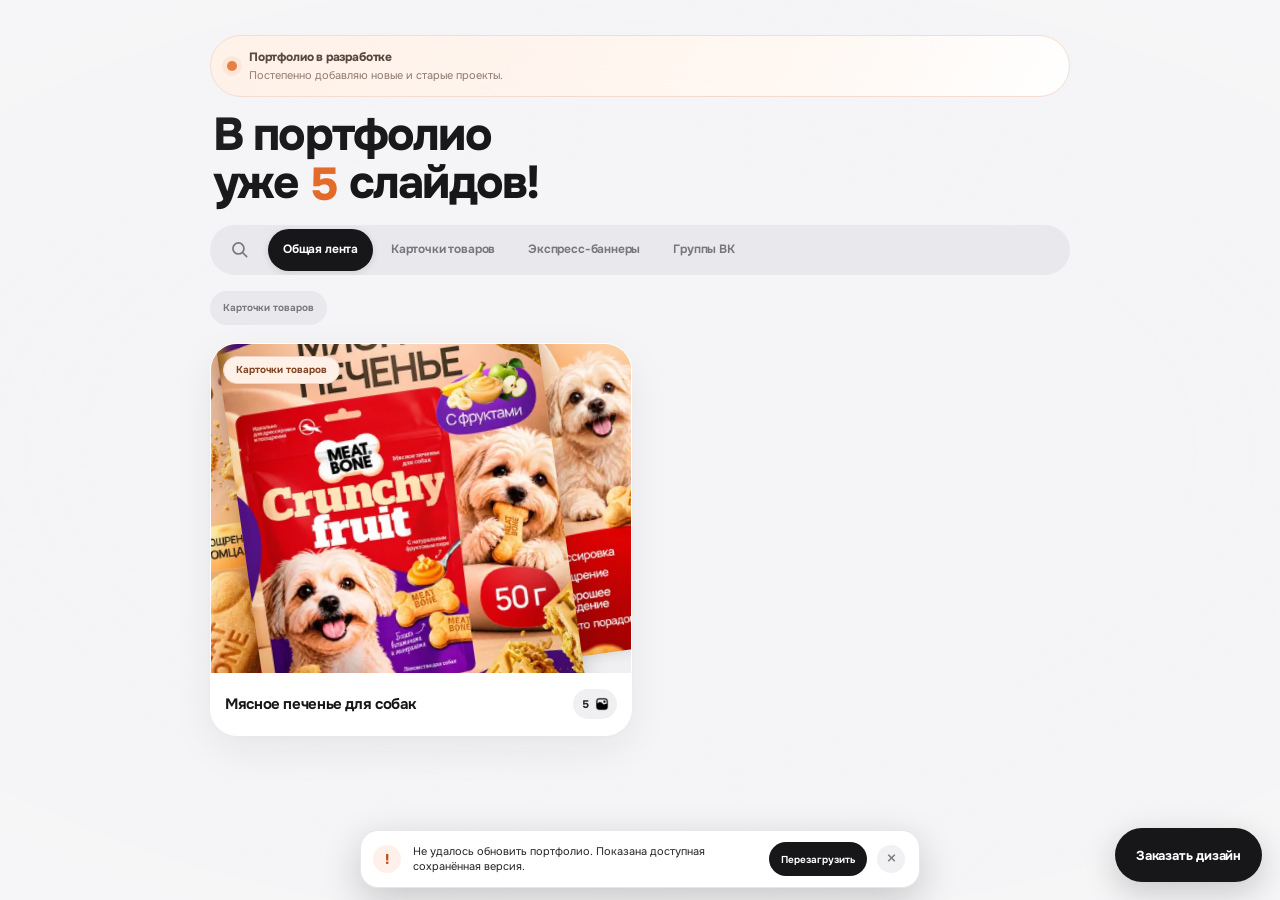
==== portfolio-blocks/index.html @ fb0a2162 "Add files via upload" ====
<!doctype html>
<html lang="ru">
<head>
  <meta charset="utf-8"><meta name="viewport" content="width=device-width, initial-scale=1, viewport-fit=cover">
  <meta name="theme-color" content="#f5f5f7">
  <meta http-equiv="Content-Security-Policy" content="default-src 'self'; script-src 'self' https://cdn.jsdelivr.net https://telegram.org; style-src 'self' 'unsafe-inline'; img-src 'self' data: blob: https://hkfubiqsepanqtuosfty.supabase.co; connect-src 'self' https://hkfubiqsepanqtuosfty.supabase.co https://cdn.jsdelivr.net; font-src 'self' data:; object-src 'none'; base-uri 'self'; form-action 'self'; upgrade-insecure-requests">
  <meta name="referrer" content="no-referrer"><meta name="description" content="Портфолио работ Кирилла Пухова">
  <title>Работы — Пухов Кирилл</title><link rel="stylesheet" href="styles.css?v=20261116-43"><script defer src="js/telegram-app.js?v=20261116-08"></script><script type="module" src="js/catalog.js?v=20261116-57"></script>
  <link rel="stylesheet" href="motion.css?v=20261116-41">
  <link rel="preload" href="assets/fonts/onest-cyrillic.woff2" as="font" type="font/woff2" crossorigin>
  <link rel="preload" href="assets/fonts/onest-latin.woff2" as="font" type="font/woff2" crossorigin>
</head>
<body class="catalog-page">
  <div class="site-scroll-veil" aria-hidden="true"></div>
  <main class="catalog-shell">
    <aside class="portfolio-notice" aria-label="Статус портфолио">
      <span class="notice-mark" aria-hidden="true"></span>
      <div><strong>Портфолио в разработке</strong><p>Постепенно добавляю новые и старые проекты.</p></div>
    </aside>

    <header class="portfolio-heading"><h1>В портфолио уже <span class="portfolio-slide-count" id="portfolioSlideCount" aria-label="0">0</span> <span id="portfolioSlideWord">слайдов</span>!</h1></header>
    <nav class="segmented" id="typeTabs" aria-label="Тип работ"></nav>
    <div class="catalog-search-shell" id="catalogSearchPanel" inert aria-hidden="true"><label class="catalog-search" for="projectSearch"><svg viewBox="0 0 24 24" aria-hidden="true"><circle cx="10.8" cy="10.8" r="6.3"></circle><path d="m16 16 4.2 4.2"></path></svg><input id="projectSearch" type="text" inputmode="search" placeholder="Найти проект" autocomplete="off"></label></div>
    <div class="filters" id="filters" role="group" aria-label="Подкатегории"></div>
    <section class="work-grid" id="workGrid" aria-live="polite" aria-busy="true" aria-label="Работы"></section>
    <p class="empty-state" id="emptyState" hidden></p>
  </main>
  <a class="order-fab" href="contact.html" aria-label="Заказать дизайн"><span class="order-fab-label">Заказать дизайн</span></a>
</body>
</html>
---- portfolio-blocks/styles.css ----
:root{color-scheme:light;--bg:#f5f5f7;--surface:#fff;--ink:#171719;--muted:#8c8b90;--line:rgba(23,23,25,.08);--accent:#e56a28;font-family:-apple-system,BlinkMacSystemFont,"SF Pro Display","Segoe UI",sans-serif;color:var(--ink);background:var(--bg);font-synthesis:none;text-rendering:optimizeLegibility;-webkit-font-smoothing:antialiased}*{box-sizing:border-box}html{min-height:100%;scroll-behavior:smooth}body{margin:0;min-width:320px;min-height:100vh;min-height:100dvh;background:var(--bg)}button,input,select,textarea{font:inherit;color:inherit}button,a{-webkit-tap-highlight-color:transparent}button{cursor:pointer}a{color:inherit;text-decoration:none}img{display:block;max-width:100%}[hidden]{display:none!important}.eyebrow{margin:0;color:#a2a0a5;font-size:9px;font-weight:750;letter-spacing:.15em}.catalog-shell,.project-shell,.admin-shell{width:min(100%,920px);margin-inline:auto;padding:calc(22px + env(safe-area-inset-top,0px)) clamp(16px,4vw,30px) calc(28px + env(safe-area-inset-bottom,0px))}.catalog-header{display:flex;align-items:center;justify-content:space-between;margin:0 4px 18px}.catalog-header h1,.admin-section-title h1{margin:4px 0 0;font-size:clamp(27px,7vw,34px);line-height:1;font-weight:740;letter-spacing:-.065em}.admin-link,.icon-button{width:42px;height:42px;display:grid;place-items:center;border:0;border-radius:50%;background:var(--surface);color:var(--ink);font-size:22px;box-shadow:0 3px 12px rgba(25,25,30,.05)}.segmented{display:flex;gap:6px;margin-bottom:12px;padding:4px;border-radius:999px;background:#e9e9ed}.segment{min-height:42px;flex:1;padding:0 12px;border:0;border-radius:999px;background:transparent;color:#77767c;font-size:12px;font-weight:650;white-space:nowrap;transition:background .2s,color .2s,transform .18s}.segment.is-active{background:#171719;color:#fff}.segment:active,.category-chip:active,.admin-link:active{transform:scale(.97)}.filters{display:flex;gap:8px;overflow-x:auto;scrollbar-width:none;margin:0 -2px 12px;padding:0 2px 2px}.filters::-webkit-scrollbar{display:none}.category-chip{min-height:40px;padding:0 15px;flex:none;border:1px solid transparent;border-radius:999px;background:#e9e9ed;color:#77767c;font-size:11px;font-weight:650;white-space:nowrap;transition:background .2s,color .2s,transform .18s}.category-chip[aria-pressed="true"]{background:#fff;border-color:rgba(23,23,25,.12);color:#171719}.search{height:42px;display:flex;align-items:center;gap:9px;margin:0 2px 16px;padding:0 12px;border-radius:14px;background:rgba(255,255,255,.8);color:#8c8b90}.search span{font-size:22px;line-height:1}.search input{width:100%;border:0;outline:0;background:transparent;font-size:12px}.work-grid{display:grid;grid-template-columns:repeat(2,minmax(0,1fr));gap:16px} .work-block{content-visibility:auto;contain-intrinsic-size:auto 340px;min-width:0;overflow:hidden;border:1px solid rgba(255,255,255,.95);border-radius:30px;background:var(--surface);box-shadow:0 14px 42px rgba(25,25,30,.065),0 2px 7px rgba(25,25,30,.025);animation:block-in .42s cubic-bezier(.2,.8,.2,1) both;cursor:pointer;transition:transform .2s cubic-bezier(.2,.8,.2,1)}.work-block:active{transform:scale(.985)}.work-block:focus-visible{outline:3px solid rgba(23,23,25,.28);outline-offset:3px}@keyframes block-in{from{opacity:0;transform:translateY(12px)}to{opacity:1;transform:none}}.carousel-window{height:clamp(240px,37vw,300px);position:relative;overflow:hidden;isolation:isolate;background:#fff}.track{position:absolute;inset:0 auto auto 0;display:flex;align-items:flex-start;gap:10px;width:max-content;padding:16px 12px 0;animation:none!important;will-change:auto}.track.is-static{animation:none}.slide{position:relative;flex:none;width:clamp(112px,18vw,150px);aspect-ratio:3/4;overflow:hidden;border-radius:21px;background:#f1f1f3}.slide img{width:100%;height:100%;object-fit:cover;border-radius:inherit;box-shadow:none}.edge{position:absolute;z-index:2;top:0;bottom:0;left:0;width:16%;pointer-events:none;background:linear-gradient(90deg,#fff 0%,rgba(255,255,255,.75) 30%,transparent 100%)}.edge.right{left:auto;right:0;transform:scaleX(-1)}@keyframes carousel{from{transform:translateX(0)}to{transform:translateX(-50%)}}.block-caption{position:absolute;z-index:3;left:18px;right:18px;bottom:0;min-height:74px;display:flex;align-items:center;justify-content:space-between;gap:10px;background:linear-gradient(0deg,#fff 71%,rgba(255,255,255,0));padding-top:18px}.block-title{min-width:0;margin:0;font-size:14px;line-height:1.2;font-weight:700;letter-spacing:-.035em}.slide-count{height:34px;min-width:48px;flex:none;display:flex;align-items:center;justify-content:center;gap:6px;padding:0 10px;border-radius:999px;background:#f0f0f2;color:#27272a;font-size:11px;font-weight:700;font-variant-numeric:tabular-nums}.slide-count svg{width:14px;height:14px}.block-detail{display:flex;align-items:center;justify-content:space-between;gap:10px;padding:0 18px 16px;color:var(--muted);font-size:10px}.block-detail strong{font-weight:600}.block-arrow{color:var(--accent);font-size:18px}.empty-state{margin:8px 0;padding:22px;border-radius:22px;background:#fff;color:var(--muted);font-size:12px;line-height:1.5;text-align:center}
/* Project page */
.project-shell{max-width:820px;padding-top:calc(18px + env(safe-area-inset-top,0px));animation:page-in .38s cubic-bezier(.2,.8,.2,1) both}@keyframes page-in{from{opacity:0;transform:translateY(10px)}to{opacity:1;transform:none}}.back-button{width:max-content;min-height:44px;display:flex;align-items:center;gap:9px;color:#636268;font-size:12px;font-weight:600}.back-button>span:first-child{width:38px;height:38px;display:grid;place-items:center;border-radius:50%;background:#fff;color:#171719;font-size:29px;line-height:1;box-shadow:0 3px 12px rgba(25,25,30,.05)}.project-intro{max-width:650px;margin:32px auto 28px;text-align:center}.project-intro .eyebrow{margin-bottom:12px;color:var(--accent)}.project-intro h1{margin:0 auto 13px;font-size:clamp(32px,8.5vw,62px);line-height:.98;font-weight:750;letter-spacing:-.07em}.project-description{max-width:520px;margin:0 auto;color:#77767c;font-size:clamp(13px,3.6vw,16px);line-height:1.55}.project-meta{display:flex;justify-content:center;flex-wrap:wrap;gap:10px;margin-top:22px}.meta-pill{min-width:142px;padding:12px 17px;display:flex;flex-direction:column;align-items:center;gap:6px;border:1px solid rgba(23,23,25,.035);border-radius:19px;background:#ededf0}.meta-pill span{color:#838187;font-size:9px;font-weight:600;letter-spacing:.025em}.meta-pill strong{color:#171719;font-size:15px;line-height:1.15;font-weight:750;letter-spacing:-.02em}.project-gallery{display:grid;grid-template-columns:repeat(2,minmax(0,1fr));gap:11px;touch-action:pan-y}.gallery-item{min-width:0;padding:0;overflow:hidden;border:0;border-radius:22px;background:#fff;cursor:zoom-in;box-shadow:none}.gallery-item:first-child{grid-column:1/-1;max-width:690px;justify-self:center;border-radius:27px}.gallery-item img{width:100%;height:auto;object-fit:contain;border-radius:inherit;box-shadow:none}.gallery-item:active{transform:scale(.99)}.contact-button{min-height:52px;width:max-content;max-width:100%;display:flex;align-items:center;justify-content:center;gap:20px;margin:27px auto 0;padding:0 21px;border-radius:999px;background:#171719;color:#fff;font-size:12px;font-weight:650}.contact-button span{color:#f0935a;font-size:18px}
/* Full-screen viewer */
.viewer{position:fixed;inset:0;z-index:50;display:none;align-items:center;justify-content:center;padding:calc(60px + env(safe-area-inset-top,0px)) 14px calc(48px + env(safe-area-inset-bottom,0px));background:rgba(18,18,20,.94);opacity:0;transition:opacity .2s ease;touch-action:none}.viewer.open,.viewer.closing{display:flex}.viewer.open{opacity:1}.viewer.closing{opacity:0}.viewer-frame{position:relative;z-index:1;width:100%;height:100%;display:flex;align-items:center;justify-content:center;overflow:hidden;border-radius:20px;transform:scale(.97);opacity:0;transition:transform .22s cubic-bezier(.2,.8,.2,1),opacity .2s ease}.viewer.open .viewer-frame{transform:scale(1);opacity:1}.viewer.closing .viewer-frame{transform:scale(.97);opacity:0}.viewer img{max-width:100%;max-height:100%;width:auto;height:auto;object-fit:contain;border-radius:20px;transform:scale(var(--zoom,1)) translate(var(--x,0px),var(--y,0px));transition:transform .16s ease;user-select:none;-webkit-user-drag:none}.viewer img.zoomed{transition:none}.viewer-close,.viewer-arrow{position:absolute;z-index:3;width:44px;height:44px;display:grid;place-items:center;padding:0;border:1px solid rgba(255,255,255,.16);border-radius:50%;background:rgba(255,255,255,.15);color:#fff;font-size:26px;font-weight:300}.viewer-close{top:calc(12px + env(safe-area-inset-top,0px));right:14px}.viewer-arrow{top:50%;font-size:30px;transform:translateY(-50%)}.viewer-prev{left:12px}.viewer-next{right:12px}.viewer-arrow:active{transform:translateY(-50%) scale(.92)}.viewer-close:active{transform:scale(.92)}.viewer-count{position:absolute;z-index:3;top:calc(25px + env(safe-area-inset-top,0px));left:50%;transform:translateX(-50%);color:rgba(255,255,255,.8);font-size:11px;font-variant-numeric:tabular-nums;letter-spacing:.08em}.viewer-hint{position:absolute;z-index:3;bottom:calc(13px + env(safe-area-inset-bottom,0px));color:rgba(255,255,255,.52);font-size:10px}
/* Admin */
.admin-shell{max-width:780px}.admin-header{display:flex;align-items:center;justify-content:space-between;margin-bottom:28px}.admin-section{margin:16px 0;padding:20px;border:1px solid rgba(23,23,25,.045);border-radius:25px;background:#fff;box-shadow:0 7px 22px rgba(25,25,30,.035)}.admin-section-title{display:flex;align-items:center;justify-content:space-between;gap:12px;margin-bottom:18px}.admin-section-title .eyebrow{margin-bottom:5px}.admin-section-title h1,.admin-section-title h2{margin:0;font-size:22px;line-height:1.05;font-weight:730;letter-spacing:-.05em}.primary-button{min-height:44px;display:flex;align-items:center;justify-content:center;gap:12px;padding:0 15px;border:0;border-radius:999px;background:#171719;color:#fff;font-size:11px;font-weight:650}.primary-button span{color:#f0935a;font-size:18px}.admin-list{display:grid;gap:8px}.admin-row{min-height:58px;display:flex;align-items:center;justify-content:space-between;gap:12px;padding:9px 11px;border-radius:15px;background:#f5f5f7}.admin-row strong{display:block;font-size:12px}.admin-row small{display:block;margin-top:4px;color:var(--muted);font-size:10px}.admin-row button{min-width:42px;min-height:42px;border:0;border-radius:50%;background:#fff;color:#6f6e74;font-size:16px}.form-grid{display:grid;grid-template-columns:1fr 1fr;gap:13px}.form-grid label{display:grid;gap:7px;color:#68676c;font-size:10px;font-weight:650}.form-grid input,.form-grid select,.form-grid textarea{width:100%;min-height:43px;padding:10px 12px;border:1px solid var(--line);border-radius:12px;outline-color:var(--accent);background:#fafafd;color:var(--ink);font-size:12px}.form-grid textarea{resize:vertical}.full-width{grid-column:1/-1}.form-grid small{color:#9a989e;font-size:9px;font-weight:400;line-height:1.5}.slide-preview{display:flex;gap:8px;overflow:auto;padding:2px 0}.preview-tile{position:relative;flex:none;width:72px;height:92px;overflow:hidden;border-radius:12px;background:#eee}.preview-tile img{width:100%;height:100%;object-fit:cover}.preview-tile button{position:absolute;top:4px;right:4px;width:22px;height:22px;border:0;border-radius:50%;background:#171719d9;color:#fff;font-size:15px}.form-actions{display:flex;align-items:center;gap:12px;flex-wrap:wrap}.delete-button{min-height:42px;padding:0 12px;border:0;background:transparent;color:#b94d42;font-size:10px;text-decoration:underline}.storage-note{max-width:570px;margin:14px 4px;color:#96949a;font-size:10px;line-height:1.5}
@media(min-width:700px){.catalog-shell{padding-top:35px}.carousel-window{height:270px}.project-shell{padding-top:26px}.project-intro{margin-top:38px}.gallery-item:first-child img{max-height:760px}.admin-shell{padding-top:30px}}
@media(max-width:600px){.catalog-shell{padding-inline:12px}.work-grid{grid-template-columns:1fr;gap:14px}.carousel-window{height:clamp(245px,70vw,285px)}.slide{width:clamp(118px,36vw,150px)}.block-caption{left:16px;right:16px;min-height:68px}.block-title{font-size:14px}.project-shell{padding-inline:12px}.project-intro{margin:24px auto 22px}.project-intro h1{font-size:clamp(31px,9vw,44px)}.project-meta{gap:8px}.meta-pill{min-width:calc(50% - 4px);padding:12px 9px;border-radius:17px}.project-gallery{gap:8px}.gallery-item{border-radius:18px}.gallery-item:first-child{border-radius:23px}.viewer{padding-inline:8px}.viewer-frame{border-radius:18px}.viewer img{border-radius:18px}.viewer-arrow{width:42px;height:42px}.viewer-prev{left:8px}.viewer-next{right:8px}.admin-shell{padding-inline:12px}.admin-section{padding:16px;border-radius:22px}}
@media(max-width:380px){.segment{font-size:10px;padding-inline:8px}.filters{gap:6px}.category-chip{padding-inline:12px;font-size:10px}.slide{width:clamp(110px,37vw,132px);border-radius:18px}.block-caption{left:14px;right:14px}.block-title{font-size:13px}.slide-count{height:31px;min-width:44px}.form-grid{grid-template-columns:1fr}.form-grid label,.full-width{grid-column:1}}
@media(prefers-reduced-motion:reduce){*,*::before,*::after{scroll-behavior:auto!important;animation-duration:.01ms!important;animation-iteration-count:1!important;transition-duration:.01ms!important}}

/* Catalog: a calm three-slide cover instead of a moving carousel. */
.project-preview{position:relative;height:clamp(245px,37vw,300px);overflow:hidden;isolation:isolate;background:linear-gradient(145deg,#fafafa,#ededf0);display:flex;align-items:center;justify-content:center}.preview-card{position:absolute;overflow:hidden;border-radius:22px;background:#e6e6e9;box-shadow:0 16px 36px rgba(20,20,24,.13);transform-origin:center bottom}.preview-card img{width:100%;height:100%;object-fit:cover}.preview-card-main{z-index:2;width:40%;height:88%;border-radius:24px;animation:card-settle .52s cubic-bezier(.2,.8,.2,1) both}.preview-card-left,.preview-card-right{z-index:1;width:36%;height:74%;opacity:.94}.preview-card-left{left:5%;transform:rotate(-9deg) translateY(7%)}.preview-card-right{right:5%;transform:rotate(9deg) translateY(7%)}@keyframes card-settle{from{opacity:0;transform:translateY(18px) scale(.94)}to{opacity:1;transform:none}}.work-block .block-caption{position:static;min-height:76px;padding:13px 18px 15px;background:#fff}.work-block .block-title{font-size:15px}.viewer-close{line-height:1;padding:0 0 3px}.back-button>span:first-child{line-height:.84;padding-bottom:3px}.viewer-arrow,.viewer-hint{display:none!important}
@media(max-width:600px){.catalog-shell{padding-inline:16px}.project-shell{padding-inline:20px}.project-preview{height:clamp(255px,72vw,310px)}.preview-card-main{width:42%}.preview-card-left,.preview-card-right{width:37%}.project-gallery{gap:12px}.viewer{padding:calc(64px + env(safe-area-inset-top,0px)) 16px calc(54px + env(safe-area-inset-bottom,0px))}.viewer-close{top:calc(18px + env(safe-area-inset-top,0px));right:20px}.viewer-count{top:calc(33px + env(safe-area-inset-top,0px));font-size:12px}}

/* The carousel stays; only its caption lives in its own roomy lower area. */
.filters{display:flex}.carousel-window{height:clamp(250px,39vw,320px)}.work-block .block-caption{min-height:70px;padding:12px 18px 13px}.work-block .block-title{font-size:16px;line-height:1.23}.project-intro{margin-top:22px}.project-intro h1{margin-bottom:16px}
@media(max-width:600px){.track{left:calc(35px - clamp(230px,74vw,270px))}}

@media(max-width:600px){.carousel-window{height:clamp(260px,74vw,322px)}.work-block .block-caption{min-height:72px;padding:12px 18px 14px}.work-block .block-title{font-size:17px}.filters{margin-bottom:14px}}

.admin-builder{display:grid;gap:14px}.builder-row{display:grid;grid-template-columns:minmax(0,1fr) auto;gap:8px}.builder-row:has(select){grid-template-columns:minmax(0,1fr) minmax(120px,.65fr) auto}.builder-row input,.builder-row select{min-height:44px;padding:0 12px;border:1px solid var(--line);border-radius:14px;background:#fafafd;font-size:12px;outline-color:var(--accent)}.builder-list{display:flex;flex-wrap:wrap;gap:7px}.builder-chip{display:flex;align-items:center;gap:5px;min-height:31px;padding:0 10px;border-radius:999px;background:#f2f2f4;color:#4a494e;font-size:10px;font-weight:650}.builder-chip small{color:#929096;font-weight:500}.upload-title{margin:0 0 8px;color:#68676c;font-size:10px;font-weight:650}.drop-zone{min-height:130px;display:flex;flex-direction:column;align-items:center;justify-content:center;gap:6px;padding:18px;border:1.5px dashed rgba(23,23,25,.18);border-radius:20px;background:#fafafd;color:#57565b;cursor:pointer;text-align:center;transition:background .18s,border-color .18s,transform .18s}.drop-zone input{position:absolute;width:1px;height:1px;opacity:0;pointer-events:none}.drop-zone span{font-size:13px;font-weight:700;letter-spacing:-.02em}.drop-zone small{color:#96949a;font-size:10px}.drop-zone.is-dragging,.drop-zone:hover{border-color:var(--accent);background:#fff6f0}.drop-zone.is-dragging{transform:scale(.99)}.drop-zone.is-loading{opacity:.58;pointer-events:none}
@media(max-width:520px){.builder-row:has(select){grid-template-columns:1fr 1fr}.builder-row:has(select) button{grid-column:1/-1}.builder-row button{justify-content:center}.drop-zone{min-height:118px}}

.all-project-rail{display:flex;gap:10px;overflow-x:auto;margin:0 -4px 18px;padding:2px 4px 6px;scroll-snap-type:x proximity;scrollbar-width:none}.all-project-rail::-webkit-scrollbar{display:none}.rail-project{position:relative;flex:0 0 92px;height:122px;overflow:hidden;border-radius:18px;background:#e9e9ec;scroll-snap-align:start;box-shadow:0 5px 15px rgba(20,20,24,.06)}.rail-project img{width:100%;height:100%;object-fit:cover}.rail-project span{position:absolute;right:0;bottom:0;left:0;padding:22px 8px 8px;background:linear-gradient(transparent,rgba(0,0,0,.62));color:#fff;font-size:9px;font-weight:650;line-height:1.15}.rail-project:active{transform:scale(.97)}
.track{animation-duration:36s!important;animation-iteration-count:infinite!important}

#typeTabs{overflow-x:auto;scrollbar-width:none;justify-content:flex-start}#typeTabs::-webkit-scrollbar{display:none}#typeTabs .segment{flex:0 0 auto;padding-inline:16px}

/* Tight diagonal strip: only the track moves; each card keeps its angle. */
.work-block{border-radius:27px}.carousel-window{height:clamp(218px,34vw,270px);overflow:hidden;background:#fff}.track{position:absolute;top:0;left:calc(35px - clamp(220px,33vw,270px));display:flex;width:max-content;height:100%;align-items:stretch;padding:0;animation:none!important}.track.is-static{animation:none}.track-set{display:flex;flex:none;align-items:flex-start;padding-left:0}.track-set-repeat{transform:translateY(var(--loop-rise))}.slide{position:relative;flex:0 0 clamp(220px,33vw,270px);aspect-ratio:3/4;margin:0 -22px 0 0;border-radius:0;overflow:visible;background:transparent;transform:translateY(var(--rise)) rotate(-8deg);transform-origin:top left}.slide img{width:100%;height:100%;object-fit:cover;border-radius:0;box-shadow:none}.block-caption{min-height:64px!important;padding:9px 15px 11px!important;gap:8px}.block-title{font-size:15px!important;line-height:1.2!important}.slide-count{height:30px;min-width:44px;padding:0 8px}.edge{width:24%;background:radial-gradient(ellipse at left center,rgba(255,255,255,.3) 0%,rgba(255,255,255,.2) 34%,rgba(255,255,255,.08) 62%,transparent 82%)}.edge.right{transform:scaleX(-1)}@keyframes carousel-diagonal{from{transform:translate(0,0)}to{transform:translate(-50%,var(--travel-rise))} }
@media(max-width:600px){.track{left:calc(35px - clamp(230px,74vw,270px))}}

@media(max-width:600px){.carousel-window{height:clamp(220px,62vw,258px)}.slide{flex-basis:clamp(230px,74vw,270px)}.block-caption{min-height:60px!important;padding:8px 13px 10px!important}.block-title{font-size:15px!important}}

/* Keep every admin control inside the phone viewport. */
.admin-shell,.admin-section,.admin-builder,.builder-row,.builder-row>*{min-width:0}.admin-section{overflow:hidden}.builder-row{width:100%}.builder-row input,.builder-row select,.builder-row .primary-button{max-width:100%}.builder-row .primary-button{white-space:nowrap}.admin-builder{width:100%}#categoryForm{grid-template-columns:minmax(0,1fr) minmax(112px,.65fr) auto}
@media(max-width:620px){.admin-shell{padding-inline:14px}.admin-section{padding:16px}.admin-section-title{align-items:flex-start}.admin-section-title h1{font-size:25px}.builder-row,#categoryForm{grid-template-columns:1fr}.builder-row .primary-button,#categoryForm .primary-button{width:100%}.builder-list{max-width:100%}.builder-chip{max-width:100%;overflow:hidden;text-overflow:ellipsis;white-space:nowrap}}

/* Carousel geometry uses each slide's real aspect ratio and one fixed travel speed. */
.carousel-window:not(.carousel-ready) .track{visibility:hidden}
.track{left:0;top:0;height:auto;align-items:flex-start;gap:0;padding:0;animation:none!important;will-change:auto}
.track.is-static{animation:none!important;transform:translateY(var(--base-y,0px))}
.track-set{align-items:flex-start;padding:0}
.track-set-repeat{transform:translateY(var(--set-rise,0px))}
.slide{flex:0 0 var(--slide-width,240px);width:var(--slide-width,240px);height:var(--slide-height,320px);aspect-ratio:auto;margin:0 calc(var(--slide-advance,240px) - var(--slide-width,240px)) 0 0;overflow:hidden;transform:translateY(var(--rise,0px)) rotate(var(--card-angle,-8deg));transform-origin:top left}
.slide img{width:100%;height:100%;object-fit:cover}
.edge{display:none!important}
@keyframes carousel-diagonal{from{transform:translate(0,var(--base-y,0px))}to{transform:translate(calc(0px - var(--travel-x,500px)),calc(var(--travel-y,70px) + var(--base-y,0px)))}}

/* Case galleries choose a balanced layout from their actual slide count. */
.project-gallery{grid-template-columns:repeat(2,minmax(0,1fr));align-items:start}
.project-gallery .gallery-item:first-child{grid-column:auto;max-width:none;justify-self:stretch;border-radius:22px}
.project-gallery[data-count="1"]{grid-template-columns:minmax(0,1fr)}
.project-gallery[data-count="1"] .gallery-item{grid-column:1;max-width:690px;justify-self:center}
.project-gallery[data-count="1"] .gallery-item img{max-height:none}
.project-gallery[data-count="2"]{grid-template-columns:repeat(2,minmax(0,1fr))}
.project-gallery[data-count="4"]{grid-template-columns:repeat(2,minmax(0,1fr))}
.project-gallery[data-count="6"]{grid-template-columns:repeat(3,minmax(0,1fr))}
.project-gallery[data-count="3"] .gallery-item:first-child,.project-gallery[data-count="5"] .gallery-item:first-child{grid-column:1/-1;max-width:690px;justify-self:center}
.project-gallery[data-count="3"] .gallery-item:first-child img,.project-gallery[data-count="5"] .gallery-item:first-child img{max-height:none}
@media(max-width:600px){.project-gallery[data-count="2"]{grid-template-columns:repeat(2,minmax(0,1fr))}.project-gallery[data-count="3"] .gallery-item:first-child,.project-gallery[data-count="5"] .gallery-item:first-child{grid-column:1/-1}.project-gallery[data-count="6"]{grid-template-columns:repeat(2,minmax(0,1fr))}}

.secondary-button{min-height:40px;padding:0 14px;border:0;border-radius:999px;background:#ededf0;color:#29282d;font-size:11px;font-weight:650;white-space:nowrap}
.story-builder{display:grid;gap:10px}.story-builder-heading{display:flex;align-items:center;justify-content:space-between;gap:12px}.story-builder-heading small{display:block;color:#96949a;font-size:10px;line-height:1.4}.story-edit-card{display:grid;gap:10px;padding:14px;border:1px solid var(--line);border-radius:18px;background:#fafafd}.story-edit-title{display:flex;align-items:center;justify-content:space-between}.story-edit-title strong{font-size:12px}.story-edit-card label{display:grid;gap:6px;color:#68676c;font-size:10px;font-weight:650}.story-edit-card input:not([type="file"]),.story-edit-card textarea{width:100%;min-width:0;padding:11px 12px;border:1px solid var(--line);border-radius:12px;background:#fff;font-size:12px;resize:vertical}.story-drop{min-height:85px!important;position:relative}.story-image-preview{position:relative;max-width:340px;overflow:hidden;border-radius:14px;background:#f0f0f2}.story-image-preview img{width:100%;max-height:280px;object-fit:contain}.story-image-preview button{position:absolute;top:7px;right:7px;width:30px;height:30px;border:0;border-radius:50%;background:#171719db;color:#fff;font-size:19px}
.project-story{max-width:690px;margin:28px auto 0}.project-story-section{margin:0 0 30px}.project-story-section h2{margin:0 0 10px;font-size:clamp(21px,5.5vw,32px);line-height:1.08;font-weight:730;letter-spacing:-.055em}.project-story-section p{margin:0 0 16px;color:#65646a;font-size:clamp(13px,3.5vw,16px);line-height:1.65;white-space:pre-line}.project-story-section img{width:100%;height:auto;border-radius:22px;box-shadow:none}

/* Restore the one-row swipe switcher, with a clear scroll affordance at the end. */
#typeTabs{display:flex;flex-wrap:nowrap;overflow-x:auto;overflow-y:hidden;scrollbar-width:none;scroll-snap-type:x proximity;scroll-padding-inline:8px;gap:6px;justify-content:flex-start;padding:4px 14px 4px 4px}
#typeTabs::-webkit-scrollbar{display:none}
#typeTabs .segment{display:flex;flex:0 0 auto;align-items:center;justify-content:center;min-width:max-content;min-height:42px;padding-inline:16px;white-space:nowrap;scroll-snap-align:start}

/* Perspective and layered shadows make the diagonal cards read as a real stack. */
.carousel-window{width:100%;height:auto!important;min-height:0;aspect-ratio:808 / 632;perspective:780px;perspective-origin:50% 48%;transform-style:preserve-3d}
.track,.track-set{transform-style:preserve-3d}
.slide{z-index:var(--depth,1);transform-style:preserve-3d;backface-visibility:hidden;filter:drop-shadow(0 var(--shadow-y,2px) var(--shadow-blur,5px) rgba(18,18,22,var(--shadow-alpha,.12)));animation:slide-float var(--float-duration,8s) ease-in-out infinite alternate;animation-delay:var(--float-delay,0s);}
@keyframes slide-float{from{transform:translateY(var(--rise,0px)) rotate(var(--card-angle,-8deg)) translateZ(var(--depth-z,0px)) rotateY(var(--depth-yaw,0deg)) scale(var(--depth-scale,1))}to{transform:translate3d(var(--drift-x,4px),var(--drift-y,-.56px),0) translateY(var(--rise,0px)) rotate(var(--card-angle,-8deg)) translateZ(var(--depth-z,0px)) rotateY(var(--depth-yaw,0deg)) scale(var(--depth-scale,1))}}

/* Project article editor and reading layouts */
html,body{overflow-x:hidden;scrollbar-width:none}html::-webkit-scrollbar,body::-webkit-scrollbar{display:none}.carousel-window{aspect-ratio:var(--carousel-aspect,808 / 632);height:auto!important;min-height:0}.catalog-static-window{aspect-ratio:var(--carousel-aspect,808 / 632);height:auto!important;min-height:0}.catalog-static-preview{width:100%;height:100%;object-fit:cover}.case-slider{position:relative;max-width:690px;margin:0 auto;padding:0 44px 34px}.case-slide-window{position:relative;overflow:hidden;border-radius:25px;touch-action:pan-y;aspect-ratio:var(--media-aspect,auto)}.case-slide-track{display:flex;transition:transform .38s cubic-bezier(.2,.8,.2,1)}.case-slide{flex:0 0 100%;width:100%;padding:0;border:0;background:#fff;cursor:zoom-in}.case-slide img{width:100%;height:auto;max-height:82vh;object-fit:contain;border-radius:25px}.case-arrow{position:absolute;z-index:2;top:45%;width:38px;height:38px;border:0;border-radius:50%;background:#fff;box-shadow:0 5px 18px #17171918;font-size:25px;line-height:1}.case-prev{left:0}.case-next{right:0}.case-slider-count{position:absolute;bottom:3px;left:50%;transform:translateX(-50%);color:#85838a;font-size:11px;font-variant-numeric:tabular-nums}.project-story{display:grid;gap:22px}.article-rich{font-size:16px;line-height:1.72;color:#45444a;overflow-wrap:anywhere}.article-rich p{margin:0 0 1em}.article-rich h2{margin:1.25em 0 .55em;color:#171719;font-size:clamp(24px,5.5vw,38px);line-height:1.05;letter-spacing:-.055em}.article-rich h3{margin:1.15em 0 .5em;color:#171719;font-size:clamp(19px,4.5vw,27px);line-height:1.1;letter-spacing:-.04em}.article-rich ul,.article-rich ol{padding-left:1.4em}.article-rich blockquote{margin:1.2em 0;padding:5px 0 5px 16px;border-left:3px solid #e56a28;color:#68676c}.article-rich a{color:#c9571d;text-decoration:underline;text-underline-offset:3px}.article-image{margin:0}.article-image img{width:100%;height:auto;border-radius:23px}.story-add-actions,.block-actions{display:flex;align-items:center;gap:6px}.block-actions button:not(.delete-button){width:32px;height:32px;border:0;border-radius:50%;background:#fff;color:#343339;font-size:15px}.story-edit-card .story-image-preview{width:100%;max-width:520px}.story-image-preview button[data-replace],#previewImageBox button{position:absolute;top:8px;right:8px;min-height:32px;padding:0 10px;border:0;border-radius:999px;background:#171719dc;color:#fff;font-size:10px}.preview-drop{min-height:90px!important}.rich-toolbar{position:sticky;top:8px;z-index:4;display:flex;align-items:center;flex-wrap:wrap;gap:4px;padding:5px;border:1px solid var(--line);border-radius:12px;background:#fff;box-shadow:0 4px 14px #1717190c}.rich-toolbar button{min-width:32px;height:32px;padding:0 8px;border:0;border-radius:8px;background:#f4f4f6;font-size:12px}.rich-toolbar button:hover{background:#e9e9ed}.rich-toolbar span{width:1px;height:20px;margin:0 3px;background:var(--line)}.rich-toolbar select{width:auto;min-height:32px;padding:0 8px;border:1px solid var(--line);border-radius:8px;background:#f4f4f6;font-size:10px}.rich-editor{min-height:180px;padding:17px;border:1px solid var(--line);border-radius:14px;background:#fff;color:#35343a;font-size:15px;line-height:1.65;outline-color:var(--accent);overflow-wrap:anywhere}.rich-editor:empty:before{content:attr(data-placeholder);color:#aaa8af;pointer-events:none}.rich-editor h2{font-size:28px;line-height:1.1}.rich-editor h3{font-size:22px;line-height:1.15}#previewImageBox{position:relative;max-width:460px;margin-top:10px;overflow:hidden;border-radius:16px}#previewImageBox img{width:100%;max-height:300px;object-fit:cover}.article-block{scroll-margin-top:20px}
@media(max-width:600px){.case-slider{padding-inline:34px}.case-slide-window,.case-slide img{border-radius:18px}.case-arrow{width:32px;height:32px;font-size:22px}.story-builder-heading{align-items:flex-start;flex-direction:column}.story-add-actions{width:100%}.story-add-actions .secondary-button{flex:1}.rich-editor{min-height:150px;padding:13px}}

/* Full-width, swipe-first project slider. */
.case-slider{width:100%;max-width:none;margin:0;padding:0 0 34px}.case-slide-window{width:100%;overflow:hidden;border-radius:27px;touch-action:pan-y}.case-slide img{display:block;width:100%;max-width:none;max-height:none;height:auto;object-fit:contain;border-radius:27px}.case-arrow{display:none!important}.case-slider-count{top:14px;right:14px;bottom:auto;left:auto;transform:none;z-index:3;padding:8px 12px;border:1px solid #ffffff8c;border-radius:999px;background:#171719a8;color:#fff;font-size:12px;font-weight:650;}.case-slider-dots{position:absolute;bottom:0;left:50%;display:flex;align-items:center;justify-content:center;gap:6px;transform:translateX(-50%);min-height:24px}.case-slider-dots button{width:6px;height:6px;padding:0;border:0;border-radius:999px;background:#c7c6cb;transition:background .2s}.case-slider-dots button.is-active{width:18px;background:#171719}.case-slider{position:relative}.case-slider-count{position:absolute}
.project-gallery[data-mode="slider"]{display:block;width:100%}.project-gallery[data-mode="slider"]>.case-slider{display:block;width:100%}.project-gallery[data-mode="slider"] .case-slide-track{width:100%}
@media(max-width:600px){.case-slide-window,.case-slide img{border-radius:19px}.case-slider-count{top:10px;right:10px;padding:7px 10px;font-size:11px}}

/* Article builder: the published sequence is mirrored by draggable cards. */
.project-settings-note{margin:0;padding:12px 14px;border-radius:13px;background:#f4f4f6;color:#77767c;font-size:11px;line-height:1.5}.article-add-bar{display:flex;flex-wrap:wrap;gap:7px;margin:4px 0 10px}.article-add-bar .secondary-button{min-height:38px;padding-inline:12px}.article-block-list{display:grid;gap:10px}.article-block-card{position:relative;gap:12px;transition:border-color .16s,transform .16s,opacity .16s}.article-block-card.is-dragging{opacity:.42;transform:scale(.99)}.article-block-card.is-drop-target{border-color:#e56a28;box-shadow:0 0 0 2px #e56a2820}.article-block-heading{display:flex;align-items:center;gap:8px;min-width:0}.article-block-heading>strong{flex:1;min-width:0;font-size:11px}.drag-grip{display:grid;place-items:center;width:32px;height:34px;flex:none;border-radius:10px;background:#ececf0;color:#76747b;font-size:20px;cursor:grab;touch-action:none}.article-block-heading .block-actions{flex:none}.article-block-heading .delete-button{min-height:32px;padding:0 8px}.block-label{display:grid;gap:6px;color:#68676c;font-size:10px;font-weight:650}.block-label input{width:100%;min-height:42px;padding:10px 12px;border:1px solid var(--line);border-radius:12px;background:#fff;font-size:12px}.meta-edit-fields{display:grid;grid-template-columns:1fr 1fr;gap:9px}.block-help{margin:0;color:#89878e;font-size:10px;line-height:1.4}.carousel-edit-strip{display:flex;gap:8px;overflow-x:auto;padding:2px 0 5px;scrollbar-width:none}.carousel-edit-strip::-webkit-scrollbar{display:none}.carousel-edit-thumb,.carousel-add-tile{position:relative;display:flex;flex:none;width:82px;height:105px;overflow:hidden;align-items:center;justify-content:center;border-radius:13px;background:#eee;cursor:grab}.carousel-edit-thumb img{width:100%;height:100%;object-fit:cover}.carousel-edit-thumb button{position:absolute;top:4px;right:4px;width:24px;height:24px;border:0;border-radius:50%;background:#171719dc;color:#fff;font-size:16px}.carousel-edit-thumb span{position:absolute;bottom:4px;left:5px;padding:2px 5px;border-radius:99px;background:#171719a8;color:#fff;font-size:11px}.carousel-add-tile{flex-direction:column;gap:4px;border:1px dashed #cac9d0;background:#fafafd;color:#77767c;cursor:pointer}.carousel-add-tile b{font-size:20px}.carousel-add-tile small{font-size:8px}.carousel-add-tile input{position:absolute;inset:0;width:100%;height:100%;opacity:0;cursor:pointer}.article-media-preview{position:relative;overflow:hidden;border-radius:14px;background:#eee}.article-media-preview img{width:100%;max-height:350px;object-fit:contain}.article-media-preview button{position:absolute;top:8px;right:8px;min-height:32px;padding:0 10px;border:0;border-radius:99px;background:#171719d9;color:#fff;font-size:10px}.case-article{display:grid;gap:24px;width:100%;max-width:none;margin:0 auto}.case-article-title{max-width:760px;margin:0 auto;text-align:center;font-size:clamp(32px,8.5vw,62px);line-height:.98;font-weight:750;letter-spacing:-.07em}.case-article .article-rich{width:100%;max-width:690px;margin:0 auto}.case-article .article-meta{margin:0 auto}.case-carousel-block{width:100%;min-width:0}.case-carousel-block .case-slider{width:100%}.carousel-caption,.article-image-block figcaption{margin:9px 2px 0;color:#8c8b90;font-size:11px;line-height:1.4;text-align:center}.article-image-block{margin:0}.article-image-open{width:100%;padding:0;overflow:hidden;border:0;border-radius:22px;background:#eee;aspect-ratio:var(--media-aspect,auto);cursor:zoom-in}.article-image-open img{width:100%;height:auto;object-fit:contain}.article-image-block figcaption{text-align:left}.case-article .project-meta{margin-top:0}
@media(max-width:600px){.article-add-bar{display:grid;grid-template-columns:repeat(2,minmax(0,1fr))}.article-add-bar button{width:100%;white-space:normal}.article-block-heading{flex-wrap:wrap}.article-block-heading>strong{min-width:calc(100% - 42px)}.article-block-heading .block-actions{margin-left:38px}.meta-edit-fields{grid-template-columns:1fr}.case-article{gap:19px}.case-article-title{font-size:clamp(31px,9vw,44px)}}
.article-block-card.is-file-drop{border-color:#e56a28;background:#fff8f3;box-shadow:0 0 0 3px #e56a2820}.editor .form-actions{position:sticky;bottom:8px;z-index:8;padding:10px;border:1px solid #ffffffd9;border-radius:18px;background:#ffffffed;box-shadow:0 6px 24px #17171918}.editor .form-actions .primary-button{flex:none}.editor .form-actions [role="status"]{font-size:11px;color:#85838a}
@media(max-width:600px){.editor .form-actions{bottom:calc(6px + env(safe-area-inset-bottom,0px));gap:7px}.editor .form-actions .primary-button{flex:1}}

/* Final polish: stable metadata, floating order action, and forgiving file drops. */
.project-meta{display:grid;grid-template-columns:repeat(2,minmax(0,1fr));width:min(100%,430px);gap:9px;margin-inline:auto}
.meta-pill{min-width:0;width:100%;padding:11px 10px;white-space:nowrap}
.meta-pill span{font-size:clamp(8px,2.2vw,9px)}
.meta-pill strong{max-width:100%;font-size:clamp(12px,3.4vw,15px);line-height:1.15;white-space:nowrap}
.order-fab{position:fixed;right:max(18px,env(safe-area-inset-right,0px));bottom:max(18px,env(safe-area-inset-bottom,0px));z-index:45;min-height:54px;display:flex;align-items:center;justify-content:center;gap:12px;padding:0 21px;border:1px solid #ffffffa8;border-radius:999px;background:#171719;color:#fff;font-size:13px;font-weight:700;letter-spacing:-.015em;box-shadow:0 10px 32px #17171935;transition:transform .18s,box-shadow .18s}
.order-fab:active{transform:scale(.96)}
.order-fab span{display:grid;place-items:center;width:26px;height:26px;border-radius:50%;background:#ffffff1b;font-size:15px}
.project-page .viewer.open~.order-fab{display:none}
.editor.is-file-drop-active{outline:3px dashed #e56a28;outline-offset:5px;border-radius:26px}
.article-block-card.is-file-drop{border-color:#e56a28!important;background:#fff8f3!important;box-shadow:0 0 0 3px #e56a2820!important}
.contact-shell{width:min(100%,700px);margin:0 auto;padding:calc(20px + env(safe-area-inset-top,0px)) 20px calc(36px + env(safe-area-inset-bottom,0px))}
.contact-card{margin:32px 0 0;padding:clamp(20px,6vw,34px);border-radius:30px;background:#fff;box-shadow:0 14px 42px #19191e0b}
.contact-card h1{max-width:560px;margin:12px 0;font-size:clamp(34px,9vw,60px);line-height:.98;letter-spacing:-.07em}
.contact-lead{margin:0 0 24px;color:#77767c;font-size:14px;line-height:1.55}
.contact-benefits{display:flex;flex-wrap:wrap;gap:7px;margin:0 0 25px;padding:0;list-style:none}
.contact-benefits li{padding:9px 12px;border-radius:999px;background:#f1f1f3;color:#55545a;font-size:11px;font-weight:600}
.contact-form{display:grid;gap:13px}
.contact-form label{display:grid;gap:7px;color:#68676c;font-size:11px;font-weight:650}
.contact-form input,.contact-form select,.contact-form textarea{width:100%;min-height:48px;padding:12px 14px;border:1px solid #e8e7eb;border-radius:14px;background:#fafafd;font-size:13px;outline-color:#e56a28}
.contact-form textarea{min-height:120px;resize:vertical;line-height:1.5}
.contact-form button{min-height:52px;margin-top:2px;padding:0 18px;border:0;border-radius:999px;background:#171719;color:#fff;font-size:13px;font-weight:700}
.contact-form-status{min-height:18px;margin:0;color:#77767c;font-size:11px;line-height:1.4}
.contact-copy-fallback{min-height:115px!important;background:#fff!important}
.order-fab span{display:none}
.contact-page{min-height:100vh;min-height:100dvh;display:grid;place-items:center}
.contact-shell{width:100%;max-width:none;min-height:100vh;min-height:100dvh;display:grid;place-items:center;padding:clamp(18px,5vw,48px)}
.contact-card{width:min(100%,760px);margin:0;padding:clamp(30px,8vw,76px) clamp(22px,8vw,88px);border:1px solid #fff;border-radius:36px;background:#fff;box-shadow:0 25px 80px #19191e0e;text-align:center}
.contact-kicker{margin:0 0 25px;color:#85838a;font-size:10px;font-weight:750;letter-spacing:.14em}
.contact-kicker span{padding-inline:4px;color:#e56a28}
.contact-card h1{max-width:620px;margin:0 auto 19px;font-size:clamp(38px,8.5vw,70px);line-height:.98;letter-spacing:-.075em}
.contact-lead{max-width:490px;margin:0 auto 30px;color:#77767c;font-size:clamp(14px,2vw,17px);line-height:1.6}
.telegram-button{width:max-content;max-width:100%;min-height:56px;display:inline-flex;align-items:center;justify-content:center;gap:11px;padding:0 23px;border-radius:999px;background:#229ed9;color:#fff;font-size:14px;font-weight:700;box-shadow:0 8px 22px #229ed92b;transition:transform .18s,box-shadow .18s}
.telegram-button:active{transform:scale(.97);box-shadow:0 3px 10px #229ed92b}
.telegram-button svg{width:21px;height:21px;fill:currentColor}
@media(max-width:600px){.contact-shell{padding:18px}.contact-card{padding:clamp(30px,11vw,54px) 23px;border-radius:29px}.contact-kicker{margin-bottom:20px}.contact-card h1{font-size:clamp(38px,11vw,56px)}.contact-lead{margin-bottom:25px;font-size:14px}.telegram-button{width:100%;min-height:54px}}
.carousel-edit-strip{display:grid;grid-template-columns:repeat(auto-fill,minmax(86px,1fr));gap:9px;overflow:visible;padding:3px 0}
.carousel-edit-thumb,.carousel-add-tile{width:100%;min-width:0;height:auto;aspect-ratio:4/5}
.carousel-add-tile{min-height:0}
.contact-direct{display:inline-flex;align-items:center;gap:8px;margin-top:17px;color:#c9571d;font-size:13px;font-weight:700}
@media(max-width:600px){.order-fab{right:15px;bottom:max(15px,env(safe-area-inset-bottom,0px));min-height:51px;padding-inline:17px;font-size:12px}.contact-shell{padding-inline:15px}.contact-card{margin-top:22px;border-radius:25px}.project-meta{gap:7px}.meta-pill{padding:10px 7px}}

/* App-like motion and full-screen order page. */
@view-transition{navigation:auto}
::view-transition-old(root){animation:route-out .16s ease both}
::view-transition-new(root){animation:route-in .34s cubic-bezier(.2,.8,.2,1) both}
@keyframes route-out{to{opacity:.72;transform:scale(.992)}}
@keyframes route-in{from{opacity:.72;transform:translateY(8px) scale(.992)}to{opacity:1;transform:none}}
.work-block{animation-delay:calc(var(--card-index,0)*48ms);transform-origin:50% 72%}
.category-chip,.segment,.order-fab,.back-button,.admin-link,.icon-button,.primary-button,.secondary-button,.telegram-button{transition:transform .24s cubic-bezier(.2,.8,.2,1),background-color .22s,color .22s,box-shadow .24s,border-color .22s}
.category-chip:active,.segment:active,.admin-row button:active,.primary-button:active,.secondary-button:active,.back-button:active,.icon-button:active{transform:scale(.95)}
.order-fab:active,.telegram-button:active{transform:scale(.96)}
.catalog-static-preview,.slide img,.gallery-item img,.case-slide img,.article-image-open img{animation:media-in .48s cubic-bezier(.2,.8,.2,1) both}
@keyframes media-in{from{opacity:.65;transform:scale(1.018)}to{opacity:1;transform:scale(1)}}
.project-gallery>.gallery-item{animation:section-in .45s cubic-bezier(.2,.8,.2,1) both}
.project-gallery>.gallery-item:nth-child(2){animation-delay:45ms}.project-gallery>.gallery-item:nth-child(3){animation-delay:90ms}.project-gallery>.gallery-item:nth-child(4){animation-delay:135ms}.project-gallery>.gallery-item:nth-child(5){animation-delay:180ms}.project-gallery>.gallery-item:nth-child(n+6){animation-delay:210ms}
.case-article>*{animation:section-in .48s cubic-bezier(.2,.8,.2,1) both}
.case-article>*:nth-child(2){animation-delay:45ms}.case-article>*:nth-child(3){animation-delay:90ms}.case-article>*:nth-child(4){animation-delay:135ms}.case-article>*:nth-child(5){animation-delay:180ms}.case-article>*:nth-child(n+6){animation-delay:210ms}
@keyframes section-in{from{opacity:0;transform:translateY(12px)}to{opacity:1;transform:none}}
.admin-header,.admin-section{animation:section-in .4s cubic-bezier(.2,.8,.2,1) both}
.admin-section:nth-of-type(2){animation-delay:50ms}.admin-section:nth-of-type(3){animation-delay:100ms}.admin-section:nth-of-type(4){animation-delay:150ms}
.editor:not([hidden]){animation:section-in .32s cubic-bezier(.2,.8,.2,1) both}

.contact-page{position:relative;overflow-x:hidden;background:#f4f4f6}
.contact-shell{position:relative;isolation:isolate;width:100%;max-width:none;min-height:100vh;min-height:100svh;display:flex;flex-direction:column;padding:calc(22px + env(safe-area-inset-top,0px)) clamp(20px,5vw,64px) calc(26px + env(safe-area-inset-bottom,0px))}
.contact-shell:before{content:"";position:absolute;z-index:-1;top:8%;right:-12%;width:min(68vw,760px);aspect-ratio:1;border-radius:50%;background:radial-gradient(circle,#ffeadb 0%,#fff0e5 29%,rgba(255,240,229,0) 69%);opacity:.72;pointer-events:none;animation:ambient-in 1.1s ease both}
@keyframes ambient-in{from{opacity:0;transform:scale(.94)}to{opacity:.72;transform:scale(1)}}
.contact-header{width:100%;display:flex;align-items:center;justify-content:space-between;gap:16px}
.contact-back{min-height:46px;display:inline-flex;align-items:center;gap:10px;color:#5e5d63;font-size:13px;font-weight:650}
.contact-back span:first-child{width:42px;height:42px;display:grid;place-items:center;border:1px solid #ffffff;border-radius:50%;background:#ffffffb8;color:#19191b;font-size:27px;line-height:1;box-shadow:0 4px 16px #19191e0b}
.contact-name{margin:0;color:#8a888f;font-size:11px;font-weight:650;letter-spacing:.025em}
.contact-name span{padding-inline:4px;color:var(--accent)}
.contact-hero{width:min(100%,900px);flex:1;display:flex;flex-direction:column;align-items:flex-start;justify-content:center;margin:0 auto;padding:clamp(62px,12vh,136px) 0}
.contact-kicker{display:flex;align-items:center;gap:10px;margin:0 0 22px;color:#a45930;font-size:11px;font-weight:750;letter-spacing:.11em;animation:section-in .48s cubic-bezier(.2,.8,.2,1) both}
.contact-kicker:before{content:"";width:25px;height:2px;border-radius:2px;background:#e56a28}
.contact-hero h1{max-width:820px;margin:0 0 24px;font-size:clamp(58px,10.5vw,116px);line-height:.9;font-weight:760;letter-spacing:-.085em;animation:section-in .52s .055s cubic-bezier(.2,.8,.2,1) both}
.contact-hero .contact-lead{max-width:590px;margin:0 0 34px;color:#68676c;font-size:clamp(16px,2vw,20px);line-height:1.58;animation:section-in .5s .11s cubic-bezier(.2,.8,.2,1) both}
.contact-hero .telegram-button{min-height:58px;padding-inline:24px;font-size:14px;animation:section-in .5s .17s cubic-bezier(.2,.8,.2,1) both}
@media(max-width:600px){.contact-shell{padding-inline:20px}.contact-header{align-items:flex-start}.contact-name{padding-top:13px;font-size:10px}.contact-hero{padding:60px 0 76px}.contact-kicker{margin-bottom:18px;font-size:10px}.contact-hero h1{max-width:420px;margin-bottom:19px;font-size:clamp(54px,15vw,78px)}.contact-hero .contact-lead{max-width:410px;margin-bottom:27px;font-size:16px}.contact-hero .telegram-button{width:auto;min-width:220px}.contact-shell:before{top:23%;right:-58%;width:125vw}}
@media(prefers-reduced-motion:reduce){*,*::before,*::after{scroll-behavior:auto!important;animation-duration:.01ms!important;animation-iteration-count:1!important;transition-duration:.01ms!important;view-transition-name:none!important}::view-transition-old(root),::view-transition-new(root){animation:none!important}}
.contact-header{justify-content:flex-start}
.contact-hero .contact-lead{max-width:640px}
.contact-name{display:none}
.portfolio-notice{position:relative;display:flex;align-items:center;gap:12px;margin:0 0 14px;padding:13px 16px;border:1px solid #f4dccd;border-radius:999px;background:linear-gradient(120deg,#fff1e7,#fff8f3 70%,#fff);color:#503d32;animation:notice-in .48s .06s cubic-bezier(.2,.8,.2,1) both}
.notice-mark{width:10px;height:10px;flex:none;border-radius:50%;background:#e77737;box-shadow:0 0 0 5px #e7773718}
.portfolio-notice strong{display:block;font-size:12px;font-weight:750;letter-spacing:-.015em}
.portfolio-notice p{margin:3px 0 0;color:#8b7468;font-size:11px;line-height:1.35}
@keyframes notice-in{from{opacity:0;transform:translateY(-8px)}to{opacity:1;transform:none}}
.catalog-shell,.project-shell,.admin-shell{animation:app-screen-enter .56s cubic-bezier(.2,.8,.2,1) both}
.catalog-shell>.segmented{animation:section-in .44s .04s cubic-bezier(.2,.8,.2,1) both}
.catalog-shell>.filters{animation:section-in .44s .09s cubic-bezier(.2,.8,.2,1) both}
.work-block{animation-duration:.56s}
.order-fab{animation:cta-enter .56s .18s cubic-bezier(.2,.8,.2,1) both}
.contact-header{animation:section-in .42s cubic-bezier(.2,.8,.2,1) both}
.contact-back span:first-child{transition:transform .22s cubic-bezier(.2,.8,.2,1),background .2s,box-shadow .2s}
.contact-back:active span:first-child{transform:scale(.9);background:#fff;box-shadow:0 2px 9px #19191e16}
@keyframes app-screen-enter{from{opacity:0;transform:translateY(16px) scale(.993)}to{opacity:1;transform:none}}
@keyframes cta-enter{from{opacity:0;transform:translateY(18px) scale(.96)}to{opacity:1;transform:none}}

/* Loading and interaction polish */
.work-grid.is-loading{min-height:0}
.work-block .carousel-window,.gallery-item,.case-slide,.article-image-open{background:linear-gradient(105deg,#ededf0 22%,#f7f7f8 38%,#ededf0 62%);background-size:300% 100%;animation:skeleton-shimmer 1.35s ease-in-out infinite}
.work-block .carousel-window.carousel-ready,.gallery-item:has(img:not(.is-image-loading)),.case-slide:has(img:not(.is-image-loading)),.article-image-open:has(img:not(.is-image-loading)){animation:none;background:#f0f0f2}
.slide{background:#f0f0f2;animation:slide-float var(--float-duration,8s) ease-in-out infinite alternate;animation-delay:var(--float-delay,0s);animation-fill-mode:both}
img.is-image-loading{opacity:0!important;animation:none!important}
img.is-image-error{opacity:0!important}
.work-block .carousel-window:has(.is-image-error)::after,.gallery-item:has(.is-image-error)::after,.case-slide:has(.is-image-error)::after,.article-image-open:has(.is-image-error)::after{content:"Изображение не загрузилось";position:absolute;inset:0;display:grid;place-items:center;padding:16px;color:#8c8b90;font-size:12px;text-align:center}

@keyframes skeleton-shimmer{to{background-position-x:-150%}}
.work-grid:not(.is-loading) .work-block{animation:card-arrive .48s cubic-bezier(.2,.8,.2,1) both;animation-delay:calc(var(--card-index,0)*58ms)}
@keyframes card-arrive{from{opacity:0;transform:translateY(16px) scale(.985)}to{opacity:1;transform:translateY(0) scale(1)}}
.work-block,.order-fab,.contact-back,.telegram-button,.segment,.category-chip,.case-arrow,.viewer-close,.viewer-arrow,.admin-row button,.primary-button,.secondary-button{transition:transform .22s cubic-bezier(.2,.8,.2,1),box-shadow .24s cubic-bezier(.2,.8,.2,1),background-color .2s,color .2s,border-color .2s}
.work-block:hover{transform:translateY(-3px);box-shadow:0 19px 48px #19191e12,0 3px 9px #19191e05}
.order-fab:hover,.telegram-button:hover{transform:translateY(-2px);box-shadow:0 13px 32px #17171930}
.segment:hover,.category-chip:hover,.primary-button:hover,.secondary-button:hover,.admin-row button:hover{transform:translateY(-1px)}
.contact-back:hover span:first-child{transform:translateX(-2px);box-shadow:0 7px 20px #19191e12}
.viewer.open .viewer-frame{animation:viewer-open .32s cubic-bezier(.2,.8,.2,1) both}
@keyframes viewer-open{from{opacity:0;transform:scale(.965) translateY(8px)}to{opacity:1;transform:scale(1) translateY(0)}}
.viewer.closing .viewer-frame{animation:viewer-close .2s ease both}
@keyframes viewer-close{to{opacity:0;transform:scale(.97) translateY(4px)}}
.case-slide-track{will-change:transform}
.case-arrow:active,.viewer-close:active,.viewer-arrow:active{transform:translateY(-50%) scale(.91)}
.admin-section,.article-block-card{transition:box-shadow .22s,border-color .22s,transform .22s}
.admin-row:active,.article-block-card:active{transform:scale(.995)}
@media(max-width:600px){.work-grid.is-loading{min-height:0}.work-block:hover,.order-fab:hover,.telegram-button:hover{transform:none}}
@media(prefers-reduced-motion:reduce){.work-block .carousel-window,.slide,.gallery-item,.case-slide,.article-image-open{animation:none!important;background:#f0f0f2}}
::view-transition-old(root){animation:route-out .18s ease both}
::view-transition-new(root){animation:route-in .38s cubic-bezier(.2,.8,.2,1) both}
@keyframes route-out{to{opacity:.55;transform:translateX(-9px) scale(.994)}}
@keyframes route-in{from{opacity:.55;transform:translateX(11px) scale(.994)}to{opacity:1;transform:none}}

/* Keep motion soft: avoid stacking translate and scale animations on layout containers. */
::view-transition-old(root){animation:soft-route-out .18s ease both}
::view-transition-new(root){animation:soft-route-in .26s ease both}
@keyframes soft-route-out{to{opacity:.72}}
@keyframes soft-route-in{from{opacity:.72}to{opacity:1}}
.catalog-shell,.project-shell,.admin-shell{animation:soft-screen-in .34s ease both}
@keyframes soft-screen-in{from{opacity:.84}to{opacity:1}}
.work-grid:not(.is-loading) .work-block{animation:soft-card-in .32s ease both;animation-delay:calc(var(--card-index,0)*34ms)}
@keyframes soft-card-in{from{opacity:.55}to{opacity:1}}
.project-gallery>.gallery-item,.case-article>*,.admin-header,.admin-section,.editor:not([hidden]){animation:soft-section-in .3s ease both;animation-delay:0ms}
@keyframes soft-section-in{from{opacity:.65}to{opacity:1}}
.catalog-static-preview,.slide img,.gallery-item img,.case-slide img,.article-image-open img{animation:soft-media-in .26s ease both}
@keyframes soft-media-in{from{opacity:.68}to{opacity:1}}
.portfolio-notice{animation:soft-section-in .3s ease both}
.order-fab{animation:soft-section-in .32s .08s ease both}
.contact-header,.contact-kicker,.contact-hero h1,.contact-hero .contact-lead,.contact-hero .telegram-button{animation:soft-section-in .32s ease both}
.work-block:hover{transform:translateY(-2px)}
.category-chip:active,.segment:active,.admin-row button:active,.primary-button:active,.secondary-button:active,.back-button:active,.icon-button:active,.order-fab:active,.telegram-button:active{transform:scale(.98)}
.work-block .carousel-window,.gallery-item,.case-slide,.article-image-open{animation-duration:1.9s}
@media(prefers-reduced-motion:reduce){::view-transition-old(root),::view-transition-new(root){animation:none!important}.catalog-shell,.project-shell,.admin-shell,.work-block,.project-gallery>.gallery-item,.case-article>*,.admin-header,.admin-section,.editor:not([hidden]),.catalog-static-preview,.slide img,.gallery-item img,.case-slide img,.article-image-open img,.portfolio-notice,.order-fab,.contact-header,.contact-kicker,.contact-hero h1,.contact-hero .contact-lead,.contact-hero .telegram-button{animation:none!important}}

/* Telegram Mini App and touch-first behavior: no hover lift or cursor-only effects. */
html,body{overscroll-behavior-x:none}
body.tg-mini-app{min-height:var(--tg-viewport-stable-height,100dvh)}
a,button{touch-action:manipulation}
.work-block:hover,.order-fab:hover,.telegram-button:hover,.segment:hover,.category-chip:hover,.primary-button:hover,.secondary-button:hover,.admin-row button:hover,.contact-back:hover span:first-child{transform:none;box-shadow:initial}
.drop-zone:hover{border-color:rgba(23,23,25,.18);background:#fafafd}
.rich-toolbar button:hover{background:#f4f4f6}
.order-fab{bottom:max(18px,env(safe-area-inset-bottom,0px),var(--tg-content-safe-area-inset-bottom,0px))}
.contact-shell{padding-top:calc(22px + max(env(safe-area-inset-top,0px),var(--tg-content-safe-area-inset-top,0px)));padding-bottom:calc(26px + max(env(safe-area-inset-bottom,0px),var(--tg-content-safe-area-inset-bottom,0px)))}
.work-block:active,.order-fab:active,.telegram-button:active,.segment:active,.category-chip:active,.primary-button:active,.secondary-button:active,.back-button:active,.icon-button:active,.viewer-close:active,.admin-row button:active{transform:scale(.985);transition-duration:.14s}
@media(hover:hover){.work-block:hover,.order-fab:hover,.telegram-button:hover,.segment:hover,.category-chip:hover,.primary-button:hover,.secondary-button:hover,.admin-row button:hover,.contact-back:hover span:first-child{transform:none;box-shadow:initial}}
.work-grid{transition:opacity .16s ease,transform .16s ease}
.work-grid.is-filtering{opacity:.45;transform:translateY(2px)}
.work-grid:not(.is-loading) .work-block{animation:soft-card-in .3s ease both;animation-delay:calc(var(--card-index,0)*38ms)}
.case-slide-track{transition:transform .42s cubic-bezier(.22,.7,.2,1)}
.viewer{overscroll-behavior:contain}

.viewer-frame{transition:none}
.viewer-frame{position:relative;background:#121214}
.viewer-frame::before{content:"";position:absolute;inset:0;z-index:0;background:linear-gradient(105deg,#29292d 22%,#333338 38%,#29292d 62%);background-size:300% 100%;animation:skeleton-shimmer 1.8s ease-in-out infinite}
.viewer-frame:has(#viewerImage:not(.is-image-loading))::before{opacity:0;animation-play-state:paused}
.viewer img{position:relative;z-index:1}
.work-block:has(.track){animation:none!important}
.work-block:has(.track) .block-caption{animation:soft-section-in .28s ease both}
.work-grid.is-filtering{opacity:1;transform:none}
.work-grid.is-filtering .block-caption{opacity:.38;transition:opacity .14s ease}
.work-grid:not(.is-filtering) .block-caption{opacity:1}
.carousel-window{isolation:auto}
@supports (overflow:clip){.carousel-window{overflow:clip}}
.carousel-window:not(.carousel-ready) .track,.carousel-window:not(.carousel-ready) .slide{animation-play-state:paused!important}
.carousel-window.carousel-ready .track,.carousel-window.carousel-ready .slide{animation-play-state:running}
.viewer.open .viewer-frame{animation:viewer-present .26s cubic-bezier(.2,.8,.2,1) both}
.viewer.closing .viewer-frame{animation:viewer-dismiss .18s ease both}
@keyframes viewer-present{from{opacity:0;transform:scale(.975)}to{opacity:1;transform:scale(1)}}
@keyframes viewer-dismiss{to{opacity:0;transform:scale(.98)}}
.viewer.open .viewer-frame{animation:viewer-present .34s cubic-bezier(.16,1,.3,1) both}
@keyframes viewer-present{from{opacity:0;transform:scale(.94) translateY(10px)}to{opacity:1;transform:scale(1) translateY(0)}}
.viewer.closing .viewer-frame{animation:viewer-dismiss .22s cubic-bezier(.4,0,1,1) both}
@keyframes viewer-dismiss{to{opacity:0;transform:scale(.965) translateY(5px)}}
.slide img.image-ready{animation:depth-image-arrive .44s cubic-bezier(.2,.8,.2,1) both;animation-delay:calc((var(--depth,1) - 1)*58ms)}
@keyframes depth-image-arrive{from{opacity:0;transform:scale(1.025)}to{opacity:1;transform:scale(1)}}
.gallery-item img.image-ready,.article-image-open img.image-ready{animation:photo-arrive .38s cubic-bezier(.2,.8,.2,1) both}
@keyframes photo-arrive{from{opacity:0;transform:scale(.985)}to{opacity:1;transform:scale(1)}}
.work-block:active .carousel-window{transform:scale(.96)}
.work-block:active .block-caption{transform:scale(.985);transition:transform .16s cubic-bezier(.2,.8,.2,1)}
.viewer.open .viewer-frame{animation:viewer-present .36s cubic-bezier(.16,1,.3,1) both}
@keyframes viewer-present{from{opacity:0;transform:scale(.93) translateY(12px)}to{opacity:1;transform:scale(1) translateY(0)}}
.case-article>*{animation:article-block-enter .42s cubic-bezier(.2,.8,.2,1) both}
.case-article>*:nth-child(2){animation-delay:55ms}.case-article>*:nth-child(3){animation-delay:105ms}.case-article>*:nth-child(4){animation-delay:155ms}.case-article>*:nth-child(5){animation-delay:205ms}.case-article>*:nth-child(n+6){animation-delay:245ms}
@keyframes article-block-enter{from{opacity:0;transform:translateY(9px)}to{opacity:1;transform:translateY(0)}}
.project-gallery>.gallery-item{animation:photo-section-enter .38s cubic-bezier(.2,.8,.2,1) both}
.project-gallery>.gallery-item:nth-child(2){animation-delay:45ms}.project-gallery>.gallery-item:nth-child(3){animation-delay:90ms}.project-gallery>.gallery-item:nth-child(4){animation-delay:135ms}.project-gallery>.gallery-item:nth-child(n+5){animation-delay:180ms}
@keyframes photo-section-enter{from{opacity:0;transform:translateY(8px)}to{opacity:1;transform:translateY(0)}}
::view-transition-new(root){animation:soft-route-in .3s cubic-bezier(.2,.8,.2,1) both}
@keyframes soft-route-in{from{opacity:.72;transform:translateX(8px)}to{opacity:1;transform:translateX(0)}}
@media(prefers-reduced-motion:reduce){.slide img.image-ready,.gallery-item>.image-ready,.article-image-open img.image-ready,.case-article>*,.project-gallery>.gallery-item{animation:none!important}.work-block:active .carousel-window,.work-block:active .block-caption{transform:none!important}}
.slide{animation-fill-mode:both}
.catalog-shell{animation:soft-screen-in .42s cubic-bezier(.2,.8,.2,1) both}
.project-shell,.admin-shell{animation:app-screen-enter .42s cubic-bezier(.2,.8,.2,1) both}
.work-grid:not(.is-loading) .work-block{animation:soft-card-in .42s cubic-bezier(.2,.8,.2,1) both;animation-delay:calc(var(--card-index,0)*64ms)}
.work-block:active .carousel-window{transform:scale(.985);transition:transform .16s cubic-bezier(.2,.8,.2,1)}
.carousel-window{transition:transform .18s cubic-bezier(.2,.8,.2,1)}
.segment:active,.category-chip:active,.primary-button:active,.secondary-button:active,.order-fab:active,.telegram-button:active,.back-button:active,.viewer-close:active{transform:scale(.95);transition-duration:.15s}
.category-chip,.segment{transition:background-color .26s cubic-bezier(.2,.8,.2,1),color .26s,border-color .26s,transform .16s}
.case-slide-track{transition:transform .46s cubic-bezier(.18,.76,.22,1)}
.work-grid.is-filtering .block-caption{opacity:.18;transform:translateY(3px);transition:opacity .18s ease,transform .18s ease}
.work-grid:not(.is-filtering) .block-caption{opacity:1;transform:none;transition:opacity .24s ease,transform .24s ease}

/* Final motion pass: tactile feedback, clear route transitions, quiet entrance rhythm. */
:root{--ease-out:cubic-bezier(.18,.82,.24,1);--ease-spring:cubic-bezier(.2,.9,.25,1)}
button,a{transition:transform .2s var(--ease-out),background-color .22s ease,color .22s ease,box-shadow .24s ease,border-color .22s ease}
.work-block:active,.segment:active,.category-chip:active,.order-fab:active,.telegram-button:active,.back-button:active,.viewer-close:active,.primary-button:active,.secondary-button:active{transform:scale(.975);filter:brightness(.97)}
.work-block:active .carousel-window{transform:scale(.985)}
.case-slide-track{transition:transform .52s var(--ease-spring)}
.viewer{transition:opacity .24s ease,visibility .24s ease}
.viewer.open .viewer-frame{animation:viewer-present .38s var(--ease-spring) both}
.viewer.closing .viewer-frame{animation:viewer-dismiss .22s ease-in both}
@keyframes viewer-present{from{opacity:0;transform:scale(.965) translateY(8px)}to{opacity:1;transform:scale(1) translateY(0)}}
@keyframes viewer-dismiss{to{opacity:0;transform:scale(.985) translateY(4px)}}
.work-grid:not(.is-loading) .work-block{animation:soft-card-in .4s var(--ease-spring) both;animation-delay:calc(var(--card-index,0)*52ms)}
.segment.is-active{animation:segment-select .25s var(--ease-spring)}
@keyframes segment-select{from{transform:scale(.96)}to{transform:scale(1)}}
.order-fab:active,.telegram-button:active{box-shadow:0 5px 16px #17171922}
@media(prefers-reduced-motion:reduce){button,a,.work-grid,.work-block,.case-slide-track,.viewer,.viewer-frame{transition:none!important;animation:none!important}.work-block:active,.work-block:active .carousel-window,.segment:active,.category-chip:active,.order-fab:active,.telegram-button:active{transform:none!important}}

/* Motion polish across navigation, loading, galleries, and touch feedback. */
:root{--motion-out:cubic-bezier(.18,.82,.24,1);--motion-spring:cubic-bezier(.2,.9,.25,1)}
.catalog-shell,.project-shell,.admin-shell,.contact-shell{animation:screen-arrive .48s var(--motion-out) both}
@keyframes screen-arrive{from{opacity:0;transform:translateY(9px)}to{opacity:1;transform:none}}
.project-intro>*{animation:content-arrive .42s var(--motion-out) both}
.project-intro>*:nth-child(2){animation-delay:55ms}.project-intro>*:nth-child(3){animation-delay:100ms}
@keyframes content-arrive{from{opacity:0;transform:translateY(8px)}to{opacity:1;transform:none}}
.project-gallery>.gallery-item,.case-article>*,.contact-hero>*{animation:content-arrive .4s var(--motion-out) both;animation-delay:calc(min(var(--stagger,0),6)*42ms)}
.project-gallery>.gallery-item:nth-child(2),.case-article>*:nth-child(2){--stagger:1}.project-gallery>.gallery-item:nth-child(3),.case-article>*:nth-child(3){--stagger:2}.project-gallery>.gallery-item:nth-child(4),.case-article>*:nth-child(4){--stagger:3}.project-gallery>.gallery-item:nth-child(n+5),.case-article>*:nth-child(n+5){--stagger:4}
.case-slider-dots button{transition:background-color .22s,transform .2s}
.case-slider-dots button:active{transform:scale(.8)}
.viewer.open{animation:viewer-backdrop-in .28s ease both}.viewer.closing{animation:viewer-backdrop-out .2s ease both}
@keyframes viewer-backdrop-in{from{opacity:0}to{opacity:1}}@keyframes viewer-backdrop-out{to{opacity:0}}
button:active,a:active{transition-duration:.12s}
@media(prefers-reduced-motion:reduce){.catalog-shell,.project-shell,.admin-shell,.contact-shell,.project-intro>*,.project-gallery>.gallery-item,.case-article>*,.contact-hero>*,.viewer{animation:none!important}.case-slider-dots button{transition:none!important}}

/* Cohesive app-like motion */
:root{--motion:cubic-bezier(.2,.8,.2,1);--motion-pop:cubic-bezier(.16,1,.3,1)}
.catalog-shell,.project-shell,.admin-shell,.contact-shell{animation:screen-in .52s var(--motion-pop) both}
@keyframes screen-in{from{opacity:0;transform:translateY(12px) scale(.99);filter:none}to{opacity:1;transform:none;filter:none}}
.portfolio-notice,.segmented,.filters,.search{animation:toolbar-in .48s var(--motion-pop) both}
.segmented{animation-delay:45ms}.filters{animation-delay:80ms}.search{animation-delay:110ms}
@keyframes toolbar-in{from{opacity:0;transform:translateY(9px)}to{opacity:1;transform:none}}
.work-grid:not(.is-loading) .work-block{animation:card-in .56s var(--motion-pop) both;animation-delay:calc(var(--card-index,0)*70ms)}
@keyframes card-in{from{opacity:0;transform:translateY(20px) scale(.965)}to{opacity:1;transform:none}}
.project-intro>*{animation:story-in .48s var(--motion-pop) both}
.project-intro>*:nth-child(2){animation-delay:60ms}.project-intro>*:nth-child(3){animation-delay:120ms}
.project-gallery>.gallery-item,.case-article>*,.contact-hero>*{animation:story-in .48s var(--motion-pop) both;animation-delay:calc(var(--stagger,0)*55ms)}
.project-gallery>.gallery-item:nth-child(2),.case-article>*:nth-child(2){--stagger:1}.project-gallery>.gallery-item:nth-child(3),.case-article>*:nth-child(3){--stagger:2}.project-gallery>.gallery-item:nth-child(4),.case-article>*:nth-child(4){--stagger:3}.project-gallery>.gallery-item:nth-child(n+5),.case-article>*:nth-child(n+5){--stagger:4}
@keyframes story-in{from{opacity:0;transform:translateY(14px)}to{opacity:1;transform:none}}
.case-slide-track{transition:transform .58s var(--motion-pop)}
.case-slider-dots button{transition:background-color .25s,transform .2s}
.case-slider-dots button:active{transform:scale(.78)}
.viewer.open{animation:veil-in .24s ease both}.viewer.open .viewer-frame{animation:viewer-in .44s var(--motion-pop) both}
.viewer.closing{animation:veil-out .2s ease both}.viewer.closing .viewer-frame{animation:viewer-out .2s ease both}
@keyframes veil-in{from{opacity:0}to{opacity:1}}@keyframes veil-out{to{opacity:0}}
@keyframes viewer-in{from{opacity:0;transform:scale(.92) translateY(14px)}to{opacity:1;transform:none}}@keyframes viewer-out{to{opacity:0;transform:scale(.97) translateY(6px)}}
.work-block:active{transform:scale(.975);transition:transform .16s var(--motion)}
.segment:active,.category-chip:active,.order-fab:active,.telegram-button:active,.back-button:active,.viewer-close:active,.primary-button:active,.secondary-button:active{transform:scale(.94);transition:transform .14s var(--motion)}
@media(prefers-reduced-motion:reduce){.catalog-shell,.project-shell,.admin-shell,.contact-shell,.portfolio-notice,.segmented,.filters,.search,.work-block,.project-intro>*,.project-gallery>.gallery-item,.case-article>*,.contact-hero>*,.viewer,.viewer-frame{animation:none!important}.case-slide-track,.case-slider-dots button{transition:none!important}}

/* Non-card app interactions: filters, navigation, lightbox, and article carousel. */
.segment,.category-chip,.back-button,.contact-back,.viewer-close,.case-slider-dots button,.telegram-button,.order-fab{transition:transform .2s cubic-bezier(.2,.8,.2,1),background-color .24s,color .24s,box-shadow .24s,border-color .24s}
.segment:active,.category-chip:active,.back-button:active,.contact-back:active,.viewer-close:active,.telegram-button:active,.order-fab:active{transform:scale(.94)}
.case-slide-track{transition:transform .56s cubic-bezier(.16,1,.3,1)}
.case-slider-dots button{transition:background-color .22s}
.viewer.open{animation:viewer-veil-in .24s ease both}.viewer.open .viewer-frame{animation:viewer-image-in .42s cubic-bezier(.16,1,.3,1) both}
.viewer.closing{animation:viewer-veil-out .2s ease both}.viewer.closing .viewer-frame{animation:viewer-image-out .2s ease both}
@keyframes viewer-veil-in{from{opacity:0}to{opacity:1}}@keyframes viewer-veil-out{to{opacity:0}}
@keyframes viewer-image-in{from{opacity:0;transform:scale(.93) translateY(10px)}to{opacity:1;transform:none}}@keyframes viewer-image-out{to{opacity:0;transform:scale(.975) translateY(5px)}}
.viewer-count,.viewer-close{animation:viewer-controls-in .32s .08s cubic-bezier(.16,1,.3,1) both}
@keyframes viewer-controls-in{from{opacity:0;transform:translateY(-6px)}to{opacity:1;transform:none}}
.contact-hero .telegram-button{animation:contact-cta-in .48s .16s cubic-bezier(.16,1,.3,1) both}
@keyframes contact-cta-in{from{opacity:0;transform:translateY(12px) scale(.97)}to{opacity:1;transform:none}}
@media(prefers-reduced-motion:reduce){.segment,.category-chip,.back-button,.contact-back,.viewer-close,.case-slider-dots button,.telegram-button,.order-fab,.case-slide-track,.viewer,.viewer-frame,.viewer-count{animation:none!important;transition:none!important}}


/* Telegram viewport insets and definitive image error state */
body.tg-mini-app .catalog-shell,body.tg-mini-app .project-shell,body.tg-mini-app .admin-shell{padding-top:calc(18px + max(env(safe-area-inset-top,0px),var(--tg-content-safe-area-inset-top,0px),var(--tg-safe-area-inset-top,0px)));padding-bottom:calc(24px + max(env(safe-area-inset-bottom,0px),var(--tg-content-safe-area-inset-bottom,0px),var(--tg-safe-area-inset-bottom,0px)))}
body.tg-mini-app .order-fab{bottom:calc(16px + max(env(safe-area-inset-bottom,0px),var(--tg-content-safe-area-inset-bottom,0px),var(--tg-safe-area-inset-bottom,0px)))}
.carousel-window:has(.is-image-error),.gallery-item:has(.is-image-error),.case-slide:has(.is-image-error),.article-image-open:has(.is-image-error){animation:none!important;background:#f0f0f2!important}
.carousel-window.carousel-ready{animation:none!important;background:#f0f0f2!important}
#viewerFrame{touch-action:none}

/* Deliberate, continuous motion for the mini app; no pop-in or hover lift. */
.catalog-shell,.project-shell,.contact-shell{animation:mini-app-reveal .55s cubic-bezier(.2,.7,.25,1) both}
@keyframes mini-app-reveal{from{opacity:0;filter:saturate(.82)}to{opacity:1;filter:saturate(1)}}
.project-intro>*,.contact-hero>*{animation:mini-content-reveal .48s cubic-bezier(.2,.7,.25,1) both}
@keyframes mini-content-reveal{from{opacity:0;filter:none}to{opacity:1;filter:none}}
.case-slide-track{transition:transform .52s cubic-bezier(.22,.68,.18,1)}
.case-slide img{transition:filter .3s ease;backface-visibility:hidden}
.case-slide-track:active .case-slide img{filter:saturate(.96)}
.segment,..category-chip{transition:background-color .3s cubic-bezier(.2,.7,.25,1),color .3s,border-color .3s}
.segment:active,.category-chip:active{transform:none;filter:brightness(.96)}
.viewer{transition:opacity .28s ease,background-color .28s ease}
.viewer.open .viewer-frame{animation:mini-viewer-reveal .34s cubic-bezier(.2,.7,.25,1) both}
@keyframes mini-viewer-reveal{from{opacity:0;filter:brightness(.78)}to{opacity:1;filter:brightness(1)}}
.viewer img{transition:opacity .2s ease,transform .18s ease}
.viewer img.is-image-loading{opacity:0}
.viewer-close,.order-fab,.telegram-button{transition:background-color .24s,color .24s,filter .2s}
.order-fab:active,.telegram-button:active,.viewer-close:active{transform:none;filter:brightness(.9)}
@media(prefers-reduced-motion:reduce){.catalog-shell,.project-shell,.contact-shell,.project-intro>*,.contact-hero>*,.viewer-frame{animation:none!important}}
.order-fab,.order-fab:focus,.order-fab:active{border:0!important;outline:0;}

/* Visible, deliberate interface transitions (non-card elements only). */
.project-intro{animation:project-intro-reveal .7s cubic-bezier(.2,.75,.25,1) both}
@keyframes project-intro-reveal{0%{opacity:0;filter:none;clip-path:inset(8% 0 0)}55%{opacity:.8;filter:none}100%{opacity:1;filter:none;clip-path:inset(0)}}
.project-gallery{animation:gallery-reveal .72s .12s cubic-bezier(.2,.75,.25,1) both}
@keyframes gallery-reveal{0%{opacity:0;filter:none;clip-path:inset(4% 0 0)}65%{opacity:.82;filter:none}100%{opacity:1;filter:none;clip-path:inset(0)}}
.viewer.open .viewer-frame{animation:photo-expand .48s cubic-bezier(.16,1,.3,1) both}
@keyframes photo-expand{from{opacity:.4;transform:scale(.9);filter:brightness(.72) saturate(.75)}to{opacity:1;transform:scale(1);filter:brightness(1) saturate(1)}}
.viewer.open .viewer-count,.viewer.open .viewer-close{animation:viewer-tools .38s .13s cubic-bezier(.16,1,.3,1) both}
@keyframes viewer-tools{from{opacity:0;filter:none}to{opacity:1;filter:none}}
.work-grid{transition:opacity .24s ease,filter .24s ease}
.work-grid.is-filtering{opacity:.45;filter:none}
.segment,.category-chip{transition:background-color .34s cubic-bezier(.2,.75,.25,1),color .3s,border-color .3s,box-shadow .3s}
.segment.is-active{box-shadow:0 4px 14px #17171918}
.case-slide-track{transition:transform .62s cubic-bezier(.18,.78,.22,1)}
.case-slider-count{transition:opacity .18s ease}
.case-slider-dots button{transition:background-color .25s}
.contact-hero{animation:contact-glide .65s cubic-bezier(.2,.75,.25,1) both}
@keyframes contact-glide{from{opacity:0;filter:none}to{opacity:1;filter:none}}
@media(prefers-reduced-motion:reduce){.project-intro,.project-gallery,.viewer.open .viewer-frame,.viewer.open .viewer-count,.viewer.open .viewer-close,.contact-hero{animation:none!important}.work-grid,.case-slide-track,.segment,.category-chip,.case-slider-dots button{transition:none!important}}

/* Replace layered entrance effects with restrained action-based motion. */
.catalog-shell,.project-shell,.admin-shell,.contact-shell,.portfolio-notice,.segmented,.filters,.search,.project-intro>*,.project-gallery>.gallery-item,.case-article>*,.contact-hero>*{animation:none!important;filter:none!important}
.segment,.category-chip{transition:background-color .28s ease,color .28s ease,border-color .28s ease,box-shadow .28s ease!important}
.segment.is-active{box-shadow:0 3px 12px #17171916}
.work-grid{transition:opacity .18s ease!important;filter:none!important}
.work-grid.is-filtering{opacity:.58}
.case-slide-track{transition:transform .48s cubic-bezier(.22,.68,.18,1)!important}
.viewer.open,.viewer.closing{animation:none!important}
.viewer.open .viewer-frame{animation:photo-view-in .32s ease-out both!important}
.viewer.closing .viewer-frame{animation:photo-view-out .2s ease-in both!important}
@keyframes photo-view-in{from{opacity:.25;transform:scale(.985)}to{opacity:1;transform:scale(1)}}
@keyframes photo-view-out{to{opacity:0;transform:scale(.99)}}
.viewer-count,.viewer-close{animation:none!important}
.case-slider-dots button{transition:background-color .2s ease!important}
.case-slider-dots button:active{transform:scale(.88)}
@media(prefers-reduced-motion:reduce){.work-grid,.case-slide-track,.viewer-frame,.segment,.category-chip,.case-slider-dots button{transition:none!important;animation:none!important}}

/* Calm stability pass: remove remaining page-pop and tap-scale motion. */
.catalog-shell,.project-shell,.admin-shell,.contact-shell,.portfolio-notice,.segmented,.filters,.search,.project-intro,.project-intro>*,.project-gallery,.project-gallery>*,.case-article,.case-article>*,.contact-hero,.contact-hero>*,.order-fab,.contact-header,.contact-back,.viewer-count,.viewer-close{animation:none!important;filter:none!important}
.work-grid,.work-grid.is-filtering{opacity:1!important;transform:none!important;filter:none!important}
.segment:active,.category-chip:active,.back-button:active,.contact-back:active,.viewer-close:active,.order-fab:active,.telegram-button:active,.primary-button:active,.secondary-button:active{transform:none!important;filter:none!important}
.segment,.category-chip,.back-button,.contact-back,.viewer-close,.order-fab,.telegram-button,.primary-button,.secondary-button{transition:background-color .22s ease,color .22s ease,border-color .22s ease,box-shadow .22s ease!important}
.viewer.open,.viewer.closing{animation:none!important}
.viewer.open .viewer-frame{animation:viewer-fade-in .24s ease-out both!important}
.viewer.closing .viewer-frame{animation:viewer-fade-out .18s ease-in both!important}
@keyframes viewer-fade-in{from{opacity:0}to{opacity:1}}@keyframes viewer-fade-out{to{opacity:0}}
@media(prefers-reduced-motion:reduce){.case-slide-track,.viewer-frame,.segment,.category-chip{transition:none!important;animation:none!important}}
.viewer-frame{background:transparent!important}
.viewer img{background:transparent!important}

/* Unified interaction motion: state changes only; no entrance jumps. */
@view-transition{navigation:auto}
::view-transition-old(root){animation:page-soft-out .18s ease both}
::view-transition-new(root){animation:page-soft-in .3s cubic-bezier(.2,.75,.25,1) both}
@keyframes page-soft-out{to{opacity:0}}
@keyframes page-soft-in{from{opacity:0}to{opacity:1}}
.catalog-shell,.project-shell,.admin-shell,.contact-shell,.project-intro,.project-gallery,.case-article,.contact-hero{animation:none!important;filter:none!important}
.segment,.category-chip{transition:background-color .3s cubic-bezier(.2,.7,.25,1),color .3s,border-color .3s,box-shadow .3s!important}
.segment.is-active{box-shadow:inset 0 0 0 1px #ffffff20,0 3px 12px #17171913}
.work-grid,.work-grid.is-filtering{opacity:1!important;filter:none!important;transform:none!important}
.case-slide-track{transition:transform .5s cubic-bezier(.22,.68,.18,1)!important}
.case-slider-dots button{transition:background-color .24s!important}
.viewer.open,.viewer.closing{animation:none!important}
.viewer.open .viewer-frame{animation:viewer-crossfade .26s ease-out both!important}
.viewer.closing .viewer-frame{animation:viewer-crossfade-out .18s ease-in both!important}
@keyframes viewer-crossfade{from{opacity:0}to{opacity:1}}
@keyframes viewer-crossfade-out{to{opacity:0}}
.viewer-count,.viewer-close{animation:none!important}
.segment:active,.category-chip:active,.back-button:active,.contact-back:active,.viewer-close:active,.order-fab:active,.telegram-button:active{transform:none!important;filter:none!important}
@media(prefers-reduced-motion:reduce){::view-transition-old(root),::view-transition-new(root){animation:none!important}.segment,.category-chip,.case-slide-track,.case-slider-dots button,.viewer-frame{transition:none!important;animation:none!important}}

/* Carousel loading is stable until every track image is ready. */
.carousel-window:not(.carousel-ready):not(.carousel-failed) .track{visibility:hidden;animation-play-state:paused!important}
.carousel-window.carousel-failed{display:grid;place-items:center;background:#f0f0f2!important;animation:none!important}
.carousel-window.carousel-failed::after{content:'Не удалось загрузить изображения';color:#85838a;font-size:13px;text-align:center}
#typeTabs{position:relative;isolation:isolate}
#typeTabs .segment{position:relative;z-index:1;background:transparent!important;color:#77767c;transition:color .24s ease!important}
#typeTabs .segment.is-active{color:#fff;box-shadow:none}
#typeTabs .segment-indicator{position:absolute;z-index:0;top:4px;bottom:4px;left:4px;width:0;border-radius:999px;background:#171719;transition:transform .42s cubic-bezier(.2,.8,.2,1);pointer-events:none}
@media(prefers-reduced-motion:reduce){#typeTabs .segment-indicator{transition:none}}
.hero3d-toggle{display:flex;align-items:center;gap:12px;padding:14px 16px;border:1px solid var(--line);border-radius:16px;background:#fff}.hero3d-toggle input{width:20px;height:20px;accent-color:#171719}.hero3d-toggle span{display:grid;gap:4px}.hero3d-toggle strong{font-size:13px}.hero3d-toggle small{color:#77767c;font-size:11px;line-height:1.4}
.project-hero-3d{position:relative;width:100vw;height:min(68svh,680px);min-height:320px;margin:0 calc(50% - 50vw) 30px;overflow:hidden;background:#171719;perspective:1400px}.hero3d-rail{display:flex;width:100%;height:100%;overflow-x:auto;overscroll-behavior-x:contain;scroll-snap-type:x mandatory;scrollbar-width:none;perspective:1400px}.hero3d-rail::-webkit-scrollbar{display:none}.hero3d-panel{position:relative;flex:0 0 100%;width:100%;height:100%;margin:0;overflow:hidden;scroll-snap-align:center;transform-style:preserve-3d}.hero3d-panel img{width:100%;height:100%;object-fit:cover;transform:scale(1.025) rotateY(-1.2deg);backface-visibility:hidden}.hero3d-count{position:absolute;right:18px;top:18px;padding:8px 12px;border-radius:99px;background:#171719b8;color:white;font-size:11px;font-variant-numeric:tabular-nums;}
#typeTabs .segment{display:inline-flex;align-items:center;justify-content:center;text-align:center;line-height:1.15}
@view-transition{navigation:auto}
::view-transition-old(root){animation:route-cover-old .22s cubic-bezier(.4,0,.2,1) both}
::view-transition-new(root){animation:route-cover-new .38s cubic-bezier(.2,.8,.2,1) both;box-shadow:0 0 35px #17171912}
@keyframes route-cover-old{to{opacity:.45;transform:translateX(-12px) scale(.99)}}
@keyframes route-cover-new{from{opacity:.65;transform:translateX(18px) scale(.985);filter:none}to{opacity:1;transform:none;filter:none}}
@media(prefers-reduced-motion:reduce){::view-transition-old(root),::view-transition-new(root){animation:none!important}}

/* Final navigation and segmented-control polish. */
#typeTabs .segment-indicator{left:0;will-change:transform,width}
#typeTabs .segment{min-width:0;min-height:42px;flex:1 1 0;padding:0 3px;font-size:clamp(8px,2.7vw,11px);line-height:1;text-align:center;white-space:nowrap;letter-spacing:-.025em}
.project-hero-3d{perspective:1200px;isolation:isolate}
.hero3d-rail{transform-style:preserve-3d;touch-action:pan-x pan-y;scroll-behavior:smooth}
.hero3d-panel{backface-visibility:hidden;transform-style:preserve-3d;will-change:transform,opacity;transition:opacity .18s linear}
.hero3d-panel img{transform:none;object-fit:cover}
@view-transition{navigation:auto}
::view-transition-group(root){isolation:isolate;overflow:clip}
::view-transition-old(root){z-index:0;animation:layer-page-away .34s cubic-bezier(.22,.68,.18,1) both}
::view-transition-new(root){z-index:1;animation:layer-page-over .38s cubic-bezier(.2,.75,.25,1) both;box-shadow:0 10px 36px rgba(20,20,24,.16)}
@keyframes layer-page-away{to{transform:translateX(-4%) scale(.975);filter:brightness(.82);opacity:.78}}
@keyframes layer-page-over{from{transform:translateX(28px) scale(.988);opacity:.88}to{transform:translateX(0) scale(1);opacity:1}}
@media(max-width:600px){.project-hero-3d{height:min(72svh,620px);min-height:300px;margin-bottom:22px}.hero3d-count{top:calc(12px + env(safe-area-inset-top,0px));right:14px}}
@media(prefers-reduced-motion:reduce){::view-transition-old(root),::view-transition-new(root){animation:none!important;filter:none!important}.hero3d-panel{transition:none!important}}

/* Project cover reuses the same continuous, diagonal 3D strip as catalog cards. */
.project-hero-3d{position:relative;width:100vw;height:min(72svh,680px);min-height:300px;margin:0 calc(50% - 50vw) 24px;overflow:hidden;background:#f0f0f2;perspective:780px;perspective-origin:50% 48%;transform-style:preserve-3d}
.hero3d-window{position:relative;width:100%;height:100%;overflow:clip;isolation:isolate;perspective:780px;perspective-origin:50% 48%;transform-style:preserve-3d}
.hero3d-window:not(.carousel-ready) .track{visibility:hidden;animation-play-state:paused!important}
.hero3d-window.carousel-ready .track,.hero3d-window.carousel-ready .slide{animation-play-state:running}
.hero3d-window.carousel-failed .track{visibility:visible!important;animation:none!important}
.project-hero-3d .back-button{position:absolute;z-index:8;top:calc(12px + env(safe-area-inset-top,0px));left:calc(12px + env(safe-area-inset-left,0px));width:42px;height:42px;min-height:42px;display:grid;place-items:center}
.project-hero-3d .back-button>span:first-child{width:42px;height:42px;background:rgba(255,255,255,.92);box-shadow:0 4px 18px rgba(20,20,24,.16)}
@media(max-width:600px){.project-hero-3d{min-height:300px;margin-bottom:20px}}
@media(prefers-reduced-motion:reduce){.project-hero-3d .back-button{transition:none!important}}

/* Related project rail and comfortable action spacing in the admin list. */
.admin-row-actions{display:flex;gap:7px;flex:none}.admin-row-actions button{width:auto;min-width:42px;height:38px;padding:0 12px;border:0;border-radius:999px;background:#f0f0f2;color:#252429;font-size:10px;font-weight:650;white-space:nowrap}.related-projects{margin:34px 0 20px}.related-projects h2{margin:0 0 14px;font-size:clamp(22px,5vw,30px);letter-spacing:-.055em}.related-project-list{display:grid;grid-template-columns:minmax(0,1fr);gap:24px;overflow:visible;padding:3px 3px 30px}.related-work-block{display:block;width:100%;min-width:0}.related-work-block .carousel-window{aspect-ratio:var(--carousel-aspect,808 / 632)}.related-work-block .block-caption{position:relative;left:auto;right:auto;bottom:auto;padding:8px 15px 12px!important}.related-work-block .track{visibility:hidden}.related-work-block .carousel-window.carousel-ready .track,.related-work-block .carousel-window.carousel-failed .track{visibility:visible}.is-banner-carousel .slide img{object-fit:cover}

/* Express banner cards keep their stack fixed while their depth drift runs at distinct rates. */
body .is-banner-carousel .slide{animation-name:banner-depth-rest!important}
@keyframes banner-depth-rest{from{opacity:.996;translate:0 0}to{opacity:1;translate:var(--drift-x,0px) var(--drift-y,0px)}}

.meta-edit-fields label{display:grid;gap:6px;color:#68676c;font-size:10px;font-weight:650}.meta-edit-fields input{width:100%;min-height:42px;padding:10px 12px;border:1px solid var(--line);border-radius:12px;background:#fff;color:#222;font-size:12px}.meta-edit-fields small{color:#88868d;font-size:9px;font-weight:450;line-height:1.4}


/* Keep project duration in one clear line and balance headings naturally. */
.project-meta .meta-duration-pill{display:flex;align-items:center;justify-content:center;min-width:0;white-space:nowrap}
.project-meta .meta-duration-pill strong{font-size:clamp(13px,3.7vw,17px);white-space:nowrap}
.case-article-title,.project-intro h1,.block-title,.project-story-section h2,.article-rich h2,.article-rich h3{text-wrap:balance}
.article-rich p,.project-description,.project-story-section p{text-wrap:pretty}

/* Search and catalog loading states */
.catalog-search{min-height:44px;display:flex;align-items:center;gap:10px;margin:0 0 14px;padding:0 13px;border:1px solid rgba(23,23,25,.055);border-radius:15px;background:#fff;color:#89878e;box-shadow:0 4px 15px rgba(25,25,30,.035)}
.catalog-search svg{width:18px;height:18px;flex:none;fill:none;stroke:currentColor;stroke-width:1.8;stroke-linecap:round}
.catalog-search input{width:100%;min-width:0;border:0;outline:0;background:transparent;font-size:13px;color:#171719}
.catalog-search input::placeholder{color:#69686e}
.catalog-search kbd{flex:none;padding:4px 6px;border-radius:6px;background:#f1f1f3;color:#69686e;font-size:9px;font-weight:600;font-family:inherit;white-space:nowrap}
.catalog-loading-message{margin:8px 2px 12px;color:#69686e;font-size:12px;text-align:center}
.work-grid.is-loading .work-skeleton{display:block;min-width:0;overflow:hidden;border-radius:27px;background:#fff;box-shadow:0 10px 28px rgba(25,25,30,.04)}
.work-grid.is-loading .skeleton-media{aspect-ratio:808 / 632;border-radius:22px;background:linear-gradient(105deg,#ededf0 28%,#f7f7f8 42%,#ededf0 58%);background-size:240% 100%;animation:catalog-skeleton 1.8s ease-in-out infinite}

@keyframes catalog-skeleton{to{background-position-x:-130%}}
@media(max-width:600px){.work-grid.is-loading .work-skeleton:nth-child(n+2){display:none}.catalog-search{margin-bottom:12px}.catalog-search kbd{display:none}}

/* Compact card metadata */
.block-caption{min-height:82px!important;padding:10px 14px 12px!important;align-items:center}
.block-copy{display:grid;min-width:0;flex:1;gap:5px}
.block-copy .block-title{display:-webkit-box;overflow:hidden;-webkit-box-orient:vertical;-webkit-line-clamp:2}
.work-block:has(.catalog-static-window) .block-caption{position:relative;left:auto;right:auto;bottom:auto}

/* Full image fit for the two banner formats */
.is-square-carousel .slide img{object-fit:cover;background:#f0f0f2}
.case-carousel-block.is-square-carousel .case-slide-window{aspect-ratio:1 / 1}
.case-carousel-block.is-square-carousel .case-slide-track,.case-carousel-block.is-square-carousel .case-slide{height:100%}
.case-carousel-block.is-square-carousel .case-slide img{height:100%;object-fit:cover}
.case-slide-window{height:auto;aspect-ratio:var(--media-aspect,4 / 3);background:#f0f0f2}
.case-slide-track{height:100%}
.case-slide{height:100%;display:flex;align-items:center;justify-content:center;background:#f0f0f2}
.case-slide img{width:100%;height:100%;object-fit:contain}
.carousel-edit-thumb{background:#f0f0f2}
.carousel-edit-thumb img{width:100%;height:100%;object-fit:contain;background:#f0f0f2}

/* Clear, actionable network/runtime errors */
.app-error-toast{position:fixed;z-index:100;left:12px;right:12px;bottom:max(12px,env(safe-area-inset-bottom,0px));width:min(560px,calc(100% - 24px));margin-inline:auto;display:grid;grid-template-columns:30px minmax(0,1fr) auto 30px;align-items:center;gap:10px;padding:11px 12px;border:1px solid rgba(23,23,25,.1);border-radius:18px;background:#fff;color:#242329;box-shadow:0 12px 38px rgba(20,20,24,.2);opacity:0;transform:translateY(14px);pointer-events:none;transition:opacity .2s ease,transform .24s cubic-bezier(.2,.8,.2,1)}
.app-error-toast.is-visible{opacity:1;transform:translateY(0);pointer-events:auto}
.app-error-mark{width:28px;height:28px;display:grid;place-items:center;border-radius:50%;background:#fff0e9;color:#bd4f1a;font-size:14px;font-weight:800}
.app-error-message{font-size:11px;line-height:1.4}
.app-error-reload{min-height:34px;padding:0 12px;border:0;border-radius:999px;background:#171719;color:#fff;font-size:10px;font-weight:650;white-space:nowrap}
.app-error-close{width:28px;height:28px;border:0;border-radius:50%;background:#f1f1f3;color:#77767c;font-size:20px;line-height:1}
@media(max-width:400px){.app-error-toast{grid-template-columns:26px minmax(0,1fr) auto;gap:7px;padding:9px}.app-error-mark{width:24px;height:24px}.app-error-message{font-size:10px}.app-error-reload{padding-inline:9px}.app-error-close{grid-column:3;grid-row:1;align-self:start;width:20px;height:20px;font-size:16px}.app-error-reload{grid-column:2/4;justify-self:start}}
@media(prefers-reduced-motion:reduce){.app-error-toast,.catalog-search,.work-grid.is-loading .skeleton-media{transition:none!important;animation:none!important}}

/* Portfolio header, compact category row, and editor typography tools. */
.portfolio-heading{display:flex;align-items:flex-end;justify-content:space-between;gap:14px;margin:2px 3px 17px}
.portfolio-heading h1{margin:0;font-size:clamp(27px,7vw,34px);line-height:1;font-weight:740;letter-spacing:-.065em}
.portfolio-heading p{margin:7px 0 0;color:#77767c;font-size:11px;font-weight:550;font-variant-numeric:tabular-nums}
.portfolio-heading-mark{padding-bottom:2px;color:#aaa8af;font-size:8px;font-weight:750;letter-spacing:.15em}
.catalog-filter-row{display:flex;align-items:center;gap:8px;margin:0 0 11px;min-width:0}
.catalog-filter-row .filters{flex:1;min-width:0;margin:0;padding:0 0 2px}
.search-toggle{width:36px;height:36px;display:grid;place-items:center;flex:none;padding:0;border:1px solid rgba(23,23,25,.07);border-radius:13px;background:#fff;color:#343339;box-shadow:0 3px 10px rgba(25,25,30,.035);transition:background .2s,color .2s,transform .2s}
.search-toggle svg{width:17px;height:17px;fill:none;stroke:currentColor;stroke-width:1.9;stroke-linecap:round}
.search-toggle:active{transform:scale(.94)}
.search-toggle.is-active{background:#171719;color:#fff}
.catalog-filter-row .category-chip{min-height:34px;padding-inline:11px;border-radius:13px;font-size:10px}
.catalog-search{margin-bottom:12px;border-radius:14px}
.catalog-search[hidden]{display:none}
.search-clear{width:28px;height:28px;display:grid;place-items:center;flex:none;border:0;border-radius:9px;background:#f0f0f2;color:#66656b;font-size:20px;line-height:1}
.block-caption{min-height:62px!important;padding:8px 14px!important;gap:8px}
.block-copy{gap:0!important}
.block-copy .block-title{display:-webkit-box;overflow:hidden;-webkit-box-orient:vertical;-webkit-line-clamp:2}
.rich-toolbar{overflow-x:auto;flex-wrap:nowrap!important;scrollbar-width:none}
.rich-toolbar::-webkit-scrollbar{display:none}
.rich-toolbar select{flex:none;max-width:100px}
.rich-toolbar button{flex:none;white-space:nowrap}
.article-rich blockquote{padding:13px 15px;border:1px solid #f0d8c9;border-left:3px solid #e56a28;border-radius:14px;background:#fff6f0;color:#56545a}
.article-rich ul,.article-rich ol{display:grid;gap:6px;padding-left:1.5em}
.article-rich li::marker{color:#e56a28}
@media(max-width:380px){.catalog-filter-row{gap:6px}.catalog-filter-row .category-chip{padding-inline:9px}.portfolio-heading-mark{font-size:7px}}

/* Two article carousel modes: native image ratio or centered square crop. */
.case-carousel-block.is-square-carousel .case-slide-window{aspect-ratio:1 / 1;background:#eee}
.case-carousel-block.is-square-carousel .case-slide-track,.case-carousel-block.is-square-carousel .case-slide{height:100%}
.case-carousel-block.is-square-carousel .case-slide img{width:100%;height:100%;object-fit:cover}


/* Requested portfolio count, search placement, and lightweight scroll reveal. */
.portfolio-heading{display:block;margin:2px 3px 17px}
.portfolio-heading h1{max-width:18ch;font-size:clamp(25px,6.3vw,34px);line-height:1.05;text-wrap:balance}
.portfolio-slide-count{display:inline-flex;vertical-align:-.04em;color:var(--accent);font-variant-numeric:tabular-nums;white-space:nowrap}
.odometer-digit{height:1em;overflow:hidden;display:inline-block;vertical-align:bottom}
.odometer-wheel{display:block;line-height:1em;will-change:transform}.odometer-wheel>span{display:block;height:1em;line-height:1em}
.catalog-type-row{display:flex;align-items:center;gap:8px;margin:0 0 10px;min-width:0}
.catalog-type-row .search-toggle{width:40px;height:40px;border-radius:16px}
.catalog-type-row #typeTabs{flex:1;min-width:0;margin:0}
.catalog-type-row #typeTabs .segment{padding-inline:6px}
.catalog-type-row+.filters{margin-top:0}
.catalog-search-shell{display:grid;grid-template-rows:0fr;opacity:0;transform:translateY(-8px);margin:0;transition:grid-template-rows .38s cubic-bezier(.2,.8,.2,1),opacity .24s ease,transform .38s cubic-bezier(.2,.8,.2,1),margin .38s ease}
.catalog-search-shell.is-open{grid-template-rows:1fr;opacity:1;transform:translateY(0);margin:0 0 12px}
.catalog-search-shell>label{min-height:0;overflow:hidden;margin:0}
.catalog-search-shell:not(.is-open) .catalog-search{visibility:hidden}
.catalog-search-shell.is-open .catalog-search{visibility:visible}
.catalog-filter-row{display:contents}
.catalog-filter-row .filters{width:100%}
.slide.is-scroll-fogged::after,.catalog-static-window.is-scroll-fogged::after,.gallery-item.is-scroll-fogged::after,.case-slide.is-scroll-fogged::after,.article-image-open.is-scroll-fogged::after,.article-image.is-scroll-fogged::after{content:"";position:absolute;z-index:4;inset:0;background:var(--bg);opacity:1;pointer-events:none;transition:opacity .52s cubic-bezier(.2,.75,.25,1)}
.slide:not(.is-scroll-fogged)::after,.catalog-static-window:not(.is-scroll-fogged)::after,.gallery-item:not(.is-scroll-fogged)::after,.case-slide:not(.is-scroll-fogged)::after,.article-image-open:not(.is-scroll-fogged)::after,.article-image:not(.is-scroll-fogged)::after{opacity:0}
.slide,.catalog-static-window,.gallery-item,.case-slide,.article-image-open,.article-image{position:relative;overflow:hidden}
@media(max-width:380px){.catalog-type-row{gap:6px}.catalog-type-row .search-toggle{width:36px;height:36px;border-radius:14px}.catalog-type-row #typeTabs .segment{padding-inline:3px}}
@media(prefers-reduced-motion:reduce){.catalog-search-shell,.catalog-search-shell *,.odometer-wheel{transition:none!important;animation:none!important}}


/* Refinements requested for the feed selector, image skeletons, and white scroll veil. */
.portfolio-heading h1{max-width:15ch;font-size:clamp(32px,8.4vw,46px);line-height:1.02;letter-spacing:-.07em}
.catalog-type-row{display:block;margin:0 0 10px}
.catalog-type-row #typeTabs{width:100%;min-height:50px;padding:4px;gap:3px;border-radius:999px}
.catalog-type-row #typeTabs .segment{min-height:42px;padding-inline:13px}
.catalog-type-row #typeTabs .search-toggle{display:inline-flex;align-items:center;gap:7px}
.catalog-type-row #typeTabs .search-toggle svg{width:16px;height:16px;flex:none;fill:none;stroke:currentColor;stroke-width:1.9;stroke-linecap:round}
.catalog-type-row #typeTabs .search-toggle.is-active{background:transparent!important;color:#fff}
.catalog-type-row #typeTabs .segment-indicator{border-radius:999px}
.catalog-search-shell{margin-top:0}
.catalog-search-shell.is-open{margin-top:10px}
.catalog-search-shell>label.catalog-search{height:58px;min-height:58px;box-sizing:border-box;padding:0 20px;border-radius:999px;border-color:rgba(23,23,25,.08);box-shadow:0 5px 18px rgba(25,25,30,.045)}
.catalog-search-shell>label.catalog-search input{font-size:15px}
.catalog-search-shell>label.catalog-search svg{width:20px;height:20px}
.catalog-search-shell>label.catalog-search input::-webkit-search-cancel-button{display:none}
body.catalog-page .work-type-badge,body.project-page .related-work-block .work-type-badge{backdrop-filter:none!important;-webkit-backdrop-filter:none!important}
.slide.is-scroll-fogged::after,.catalog-static-window.is-scroll-fogged::after,.gallery-item.is-scroll-fogged::after,.case-slide.is-scroll-fogged::after,.article-image-open.is-scroll-fogged::after,.article-image.is-scroll-fogged::after{background:#fff!important;filter:none!important}
.work-grid.is-loading .work-skeleton{display:block;min-width:0;overflow:hidden;border-radius:27px;background:#fff}
.work-grid.is-loading .skeleton-media{display:block;width:100%;aspect-ratio:808 / 632;border-radius:22px;background:linear-gradient(105deg,#ececf0 22%,#f8f8f9 42%,#ececf0 62%);background-size:240% 100%}
.work-grid.is-loading .work-skeleton::after{display:none!important}
@media(max-width:600px){.portfolio-heading h1{font-size:clamp(31px,8.7vw,39px)}.catalog-type-row #typeTabs{min-height:48px}.catalog-type-row #typeTabs .segment{min-height:40px;padding-inline:10px;font-size:10px}}


/* Search is an icon-only segment inside the shared moving selector. */
body.catalog-page #typeTabs{width:100%;min-height:50px;padding:4px;gap:3px;border-radius:999px}
body.catalog-page #typeTabs .segment{min-height:42px;padding-inline:13px}
body.catalog-page #typeTabs .search-toggle{display:inline-flex;align-items:center;justify-content:center;width:48px;min-width:48px;padding:0!important;border:0!important;border-radius:999px;background:transparent!important;box-shadow:none!important;color:#77767c}
body.catalog-page #typeTabs .search-toggle svg{width:21px;height:21px;flex:none;fill:none;stroke:currentColor;stroke-width:1.9;stroke-linecap:round}
body.catalog-page #typeTabs .search-toggle.is-active{color:#fff}
body.catalog-page #typeTabs .segment-indicator{border-radius:999px}
.catalog-search-shell{display:block;height:0;overflow:hidden;opacity:0;transform:translateY(-8px);margin:0;transition:height .36s cubic-bezier(.2,.8,.2,1),opacity .22s ease,transform .36s cubic-bezier(.2,.8,.2,1),margin .36s ease}
.catalog-search-shell.is-open{height:68px;opacity:1;transform:translateY(0);margin:10px 0 0}
.catalog-search-shell>label.catalog-search{height:58px;min-height:58px;margin:0 0 10px;border-radius:999px;padding-inline:20px}
.catalog-search-shell>label.catalog-search input{font-size:15px}
.catalog-search-shell>label.catalog-search svg{width:20px;height:20px}
@media(max-width:600px){body.catalog-page #typeTabs{min-height:48px}body.catalog-page #typeTabs .segment{min-height:40px;padding-inline:10px;font-size:10px}body.catalog-page #typeTabs .search-toggle{width:42px;min-width:42px}}
/* The veil is solid white and never uses a blur filter or glass effect. */
body.project-page *,body.catalog-page *{backdrop-filter:none!important;-webkit-backdrop-filter:none!important}
.slide.is-scroll-fogged::after,.catalog-static-window.is-scroll-fogged::after,.gallery-item.is-scroll-fogged::after,.case-slide.is-scroll-fogged::after,.article-image-open.is-scroll-fogged::after,.article-image.is-scroll-fogged::after{background:#fff!important;filter:none!important}

body.project-page .project-hero-3d,body.project-page .project-hero-3d .hero3d-window{background:#fff!important}


/* Related project cards: keep metadata off the image title and pin the type chip to the media. */
body.project-page .related-work-block{position:relative}
body.project-page .related-work-block .carousel-window{position:relative;isolation:isolate}
body.project-page .related-work-block .work-type-badge{position:absolute!important;top:12px!important;left:12px!important;right:auto!important;bottom:auto!important;z-index:15!important;display:inline-flex!important;max-width:calc(100% - 24px);pointer-events:none}
body.project-page .related-work-block time,body.project-page .related-work-block .project-date,body.project-page .related-work-block .related-date,body.project-page .related-work-block .project-meta,body.project-page .related-work-block [data-project-date]{display:none!important}
body.project-page .related-work-block .block-caption{position:relative;z-index:2;min-height:62px;padding:10px 14px!important}


/* Rich article controls: persistent CTA links and clearer list rhythm. */
.rich-editor a.article-cta,.article-rich a.article-cta{display:inline-flex;align-items:center;justify-content:center;min-height:44px;margin:5px 4px 5px 0;padding:11px 18px;border:0;border-radius:999px;background:#171719;color:#fff!important;font-weight:700;line-height:1.2;text-decoration:none!important;box-shadow:0 6px 18px rgba(23,23,25,.14)}
.rich-editor a.article-cta:active,.article-rich a.article-cta:active{transform:scale(.97)}
.article-rich ul,.article-rich ol{gap:8px;margin-block:1em;padding-left:1.6em}
.article-rich li{padding-left:2px}
.article-rich ul li::marker,.article-rich ol li::marker{color:#e56a28;font-weight:750}


/* Public-site typography: one locally hosted variable face, expressive headings, calm reading text. */
@font-face{font-family:Onest;src:url('assets/fonts/onest-cyrillic.woff2') format('woff2');font-style:normal;font-weight:400 800;font-display:swap;unicode-range:U+0301,U+0400-045F,U+0490-0491,U+04B0-04B1,U+2116}
@font-face{font-family:Onest;src:url('assets/fonts/onest-latin.woff2') format('woff2');font-style:normal;font-weight:400 800;font-display:swap;unicode-range:U+0000-00FF,U+0131,U+0152-0153,U+02BB-02BC,U+02C6,U+02DA,U+02DC,U+2000-206F,U+20AC,U+2122,U+2191,U+2193,U+2212,U+2215,U+FEFF,U+FFFD}
body.catalog-page,body.project-page,body.contact-page{font-family:Onest,-apple-system,BlinkMacSystemFont,'Segoe UI',sans-serif;font-synthesis:none}
body.catalog-page .portfolio-heading h1,body.project-page .case-article-title,body.project-page .project-intro h1,body.contact-page .contact-hero h1{font-family:Onest,-apple-system,BlinkMacSystemFont,'Segoe UI',sans-serif;font-weight:760;letter-spacing:-.04em;line-height:1.04}
body.catalog-page .portfolio-heading h1{font-size:clamp(33px,8vw,46px)}
body.project-page .case-article-title{font-size:clamp(36px,9vw,68px)}
body.project-page .related-projects h2,body.project-page .project-story-section h2,body.project-page .article-rich h2,body.project-page .article-rich h3{font-family:Onest,-apple-system,BlinkMacSystemFont,'Segoe UI',sans-serif;font-weight:720;letter-spacing:-.035em;line-height:1.12}
body.project-page .related-projects h2{font-size:clamp(26px,5.5vw,34px)}
body.catalog-page .block-title,body.project-page .block-title{font-family:Onest,-apple-system,BlinkMacSystemFont,'Segoe UI',sans-serif;font-weight:680;letter-spacing:-.025em}
body.project-page .article-rich,body.project-page .project-description,body.project-page .project-story-section p{font-family:Onest,-apple-system,BlinkMacSystemFont,'Segoe UI',sans-serif;font-size:16px;line-height:1.68}
body.project-page .case-article .article-rich{max-width:min(100%,68ch)}
body.catalog-page .portfolio-slide-count,body.project-page .slide-count,body.project-page .project-meta{font-variant-numeric:tabular-nums}

/* A viewport-following vision veil covers the whole page; a soft clear window follows scroll position. */
.site-scroll-veil{position:fixed;z-index:9990;inset:0;pointer-events:none;background:radial-gradient(ellipse 140% 105% at 50% var(--veil-y,50%),rgba(255,255,255,0) 30%,rgba(255,255,255,.025) 40%,rgba(255,255,255,.12) 55%,rgba(255,255,255,.32) 74%,rgba(255,255,255,.5) 100%)}
body .order-fab,body .contact-hero .telegram-button{z-index:10000!important}
body.project-page .viewer{z-index:10001}
body .app-error-toast{z-index:10002}
body .slide.is-scroll-fogged::after,body .catalog-static-window.is-scroll-fogged::after,body .gallery-item.is-scroll-fogged::after,body .case-slide.is-scroll-fogged::after,body .article-image-open.is-scroll-fogged::after,body .article-image.is-scroll-fogged::after{display:none!important;content:none!important}
.catalog-static-window .carousel-loading-skeleton,.case-slide-window .carousel-loading-skeleton{display:none!important}
body .catalog-static-window,body .project-gallery .gallery-item,body .case-slide-window,body .article-image-open,body .article-image{animation:none!important;background:transparent!important}
@media(prefers-reduced-motion:reduce){.site-scroll-veil{transition:none!important}}
---- portfolio-blocks/motion.css ----
/* A single quiet motion system for the Telegram mini app and its web fallback. */
:root {
  --motion-press: 110ms;
  --motion-state: 220ms;
  --motion-route: 280ms;
  --motion-ease: cubic-bezier(.2, .75, .25, 1);
  --motion-out: cubic-bezier(.16, 1, .3, 1);
}

/* Retire the stacked entrance effects and perpetual drift from older passes. */
body .catalog-shell,
body .project-shell,
body .admin-shell,
body .contact-shell,
body .portfolio-notice,
body .segmented,
body .filters,
body .search,
body .project-intro,
body .project-intro > *,
body .project-gallery,
body .project-gallery > *,
body .case-article,
body .case-article > *,
body .contact-hero,
body .contact-hero > *,
body .contact-header,
body .order-fab,
body .work-grid .work-block,
body .work-grid .work-block .carousel-window,
body .carousel-window .track-set,
body .carousel-window .slide,
body .project-hero-3d .slide,
body .admin-section,
body .admin-row,
body .viewer,
body .viewer-frame {
  animation: none !important;
  filter: none !important;
}
body .carousel-window .track:not(.is-static) { animation: carousel-diagonal var(--duration, 36s) linear infinite !important; }
body .project-hero-3d .track:not(.is-static) { animation: carousel-diagonal var(--duration, 36s) linear infinite !important; }
body .carousel-window.is-carousel-in-view .track:not(.is-static),body .project-hero-3d.is-carousel-in-view .track:not(.is-static){will-change:transform}
body .track.is-static { animation: none !important; transform: translateY(var(--base-y, 0px)); }

/* Even, readable work-type tabs; category chips remain the smaller secondary row. */
#typeTabs {
  position: relative;
  display: flex;
  align-items: stretch;
  gap: 4px;
  min-height: 52px;
  padding: 4px;
  overflow: hidden;
}
#typeTabs .segment-indicator {
  top: 4px;
  bottom: 4px;
  border-radius: 999px;
  transition: transform var(--motion-state) var(--motion-out);
}
#typeTabs .segment {
  z-index: 1;
  flex: 1 1 0;
  min-width: 0;
  min-height: 44px;
  padding: 5px clamp(4px, 1.8vw, 10px);
  font-size: 12px;
  line-height: 1.12;
  letter-spacing: -.015em;
  white-space: normal;
  overflow-wrap: anywhere;
  text-wrap: balance;
}
.filters { gap: 8px; min-height: 44px; align-items: center; }
.category-chip { min-height: 34px; padding: 0 12px; font-size: 10px; }

/* Press, selection, and filter feedback. No hover lift on touch screens. */
.segment,
.category-chip,
.back-button,
.contact-back,
.viewer-close,
.order-fab,
.telegram-button,
.primary-button,
.secondary-button,
.admin-row button,
.case-slider-dots button,
.work-block {
  transition: transform var(--motion-press) var(--motion-ease),
    color var(--motion-state) ease,
    background-color var(--motion-state) ease,
    border-color var(--motion-state) ease,
    box-shadow var(--motion-state) ease,
    opacity var(--motion-state) ease !important;
}
.segment:active,
.category-chip:active,
.back-button:active,
.contact-back:active,
.viewer-close:active,
.order-fab:active,
.telegram-button:active,
.primary-button:active,
.secondary-button:active,
.admin-row button:active,
.case-slider-dots button:active,
.work-block:active {
  transform: scale(.975) !important;
  filter: none !important;
}
#typeTabs .segment-indicator { box-shadow: 0 2px 7px #1717191c; }
.work-grid.is-filtering { opacity: .72 !important; transition: opacity 120ms ease !important; }
.work-grid:not(.is-filtering) { opacity: 1; }

/* Image readiness is explicit: the poster stays until its real image can be shown. */
body img.is-image-loading { opacity: 0 !important; }
body img.image-ready { opacity: 1; transition: opacity 220ms ease !important; }
body .carousel-window:not(.carousel-ready):not(.carousel-failed) .track {
  visibility: hidden;
}
body .carousel-window.carousel-ready .track { visibility: visible; }
body .carousel-window.carousel-failed { display: grid; place-items: center; }

/* One restrained photo-viewer transition; gestures update directly under the finger. */
.viewer.open { animation: viewer-veil-in 180ms ease-out both !important; }
.viewer.closing { animation: viewer-veil-out 140ms ease-in both !important; }
.viewer.open .viewer-frame { animation: viewer-frame-in 220ms var(--motion-out) both !important; }
.viewer.closing .viewer-frame { animation: viewer-frame-out 150ms ease-in both !important; }
#viewerFrame { transition: none !important; will-change: auto; }
.case-slide-track { transition: transform 260ms var(--motion-out) !important; }
.case-slider-dots button { transition: background-color 160ms ease, transform var(--motion-state) var(--motion-out) !important; }
@keyframes viewer-veil-in { from { opacity: 0; } to { opacity: 1; } }
@keyframes viewer-veil-out { to { opacity: 0; } }
@keyframes viewer-frame-in { from { opacity: .7; transform: translateY(7px) scale(.99); } to { opacity: 1; transform: none; } }
@keyframes viewer-frame-out { to { opacity: 0; transform: translateY(3px) scale(.995); } }

/* Navigation continuity is brief and falls back to ordinary navigation. */
@view-transition { navigation: auto; }
::view-transition-old(root) { animation: route-out 150ms ease-in both; }
::view-transition-new(root) { animation: route-in var(--motion-route) var(--motion-out) both; }
@keyframes route-out { to { opacity: .78; transform: translateX(-5px); } }
@keyframes route-in { from { opacity: .78; transform: translateX(9px); } to { opacity: 1; transform: none; } }

:where(button, a, input, select, [tabindex]):focus-visible {
  outline: 2px solid #171719;
  outline-offset: 3px;
}
html, body { overscroll-behavior-x: none; }
a, button { touch-action: manipulation; }

@media (max-width: 600px) {
  #typeTabs { min-height: 54px; }
  #typeTabs .segment { font-size: 12px; }
  .work-grid { grid-template-columns: minmax(0, 1fr) !important; }
}
@media (prefers-reduced-motion: reduce) {
  ::view-transition-old(root), ::view-transition-new(root),
  .viewer.open, .viewer.closing, .viewer.open .viewer-frame, .viewer.closing .viewer-frame {
    animation: none !important;
  }
  body .carousel-window .track, body .project-hero-3d .track { animation-play-state: paused !important; }
  #typeTabs .segment-indicator,
  .segment, .category-chip, .back-button, .contact-back, .viewer-close,
  .order-fab, .telegram-button, .primary-button, .secondary-button,
  .admin-row button, .case-slide-track, .case-slider-dots button,
  .work-grid, .work-block, .work-block * {
    transition-duration: 1ms !important;
  }
}

.project-page .order-fab { transition: transform 180ms var(--motion-ease), opacity 180ms ease !important; }

/* The category bar is a one-line horizontal rail; the selector follows at the same pace. */
#typeTabs { overflow-x: auto; overflow-y: hidden; scrollbar-width: none; scroll-behavior: smooth; overscroll-behavior-inline: contain; }
#typeTabs::-webkit-scrollbar { display: none; }
#typeTabs .segment { flex: 0 0 auto; width: max-content; min-width: max-content; white-space: nowrap; padding-inline: 15px; scroll-snap-align: center; }
#typeTabs .segment-indicator { transition: transform 280ms cubic-bezier(.22,.68,.18,1), width 180ms ease; }

/* Separate cards drift at deliberately different rates to add depth to the autoplay loop. */
body .carousel-window .slide,
body .project-hero-3d .slide {
  animation: slide-float var(--float-duration,8s) ease-in-out infinite alternate !important;
  animation-delay: var(--float-delay,0s) !important;
  filter: drop-shadow(0 var(--shadow-y,2px) var(--shadow-blur,5px) rgba(18,18,22,var(--shadow-alpha,.12))) !important;
}
.project-page .project-shell { padding-top: 0 !important; }
.project-page .project-hero-3d { height: clamp(200px,38svh,420px); min-height: 0; margin-top: 0; }
@media (prefers-reduced-motion: reduce) {
  body .carousel-window .slide, body .project-hero-3d .slide { animation-play-state: paused !important; }
}

/* Ambient motion keeps the primary actions alive while idle. */
.notice-mark { position: relative; animation: notice-breathe 2.8s ease-in-out infinite; }
@keyframes notice-breathe {
  0%,100% { transform: scale(1); box-shadow: 0 0 0 5px #e7773718; }
  50% { transform: scale(1.08); box-shadow: 0 0 0 8px #e7773708; }
}
body .order-fab { position: fixed; isolation: isolate; overflow: hidden; transform: translateZ(0); animation: order-glow 3s ease-in-out infinite; }
body .contact-hero .telegram-button {
  position: relative;
  isolation: isolate;
  overflow: hidden;
  transform: translateZ(0);
  animation: telegram-glow 3.4s ease-in-out infinite;
  box-shadow: 0 8px 22px #229ed92b, 0 0 0 0 #229ed925;
}
body .order-fab::after,
body .contact-hero .telegram-button::after {
  content: "";
  position: absolute;
  z-index: 0;
  top: -45%;
  bottom: -45%;
  left: -55%;
  width: 42%;
  border-radius: inherit;
  background: linear-gradient(105deg, transparent, #ffffff38 48%, transparent);
  transform: skewX(-18deg);
  animation: action-sheen 5.4s cubic-bezier(.2,.65,.3,1) infinite;
  pointer-events: none;
}
body .contact-hero .telegram-button > * { position: relative; z-index: 1; }
@keyframes action-sheen {
  0% { left: -55%; opacity: 0; }
  5% { opacity: .7; }
  25% { left: 125%; opacity: .42; }
  32%,100% { left: 125%; opacity: 0; }
}
@keyframes order-glow {
  0%,100% { box-shadow: 0 10px 32px #17171935, 0 0 0 0 #17171900; }
  50% { box-shadow: 0 12px 34px #1717193b, 0 0 0 6px #17171908; }
}
@keyframes telegram-glow {
  0%,100% { box-shadow: 0 8px 22px #229ed92b, 0 0 0 0 #229ed900; }
  50% { box-shadow: 0 10px 26px #229ed936, 0 0 0 6px #229ed90b; }
}
body .order-fab:active,
body .contact-hero .telegram-button:active {
  transform: scale(.96) translateY(1px) !important;
  filter: brightness(.94) !important;
}
@media (prefers-reduced-motion: reduce) {
  .notice-mark,
  body .order-fab,
  body .contact-hero .telegram-button,
  body .order-fab::after,
  body .contact-hero .telegram-button::after { animation: none !important; }
}

/* Minimal back affordance: invisible button chrome, generous touch target. */
body .back-button,
body .contact-back {
  width: 44px;
  height: 44px;
  min-height: 44px;
  padding: 0;
  display: grid;
  place-items: center;
  border: 0;
  border-radius: 0;
  background: transparent;
  box-shadow: none;
  color: #171719;
  transition: opacity 140ms ease, transform 140ms cubic-bezier(.2,.75,.25,1) !important;
}
body .back-button > svg,
body .contact-back > svg { width: 22px; height: 22px; display: block; }
body .back-button:active,
body .contact-back:active { transform: scale(.9) !important; opacity: .62; }

/* The project hero keeps a quiet circular back control; other pages stay bare. */
body.project-page .project-hero-3d .back-button {
  width: 42px;
  height: 42px;
  min-height: 42px;
  border: 1px solid #ffffffd9;
  border-radius: 50%;
  background: #ffffffd9;
  box-shadow: 0 2px 10px #17171912;
  
}
body.project-page .project-hero-3d .back-button > svg { width: 19px; height: 19px; }
body.project-page .project-hero-3d .back-button:active { transform: scale(.92) !important; }

/* Reveal motion previews only after the full track has decoded. */
body .carousel-window .slide img.image-ready,
body .hero3d-window .slide img.image-ready { animation: none !important; }
body .project-page .order-fab.is-scroll-hidden { transform: none !important; opacity: 1 !important; pointer-events: auto !important; }
.photo-count-icon { width: 14px; height: 14px; flex: 0 0 14px; object-fit: contain; }

/* Each project card arrives as one cohesive surface, including its caption. */
body .work-grid .work-block {
  animation: project-card-drop 680ms cubic-bezier(.16,1,.3,1) both !important;
  animation-delay: calc(var(--card-index,0) * 42ms) !important;
  transform-origin: 50% 0%;
  backface-visibility: hidden;
}
@keyframes project-card-drop {
  0% { opacity: 0; transform: translate3d(0,-24px,0) scale(.982) rotateX(-2deg); }
  72% { opacity: 1; transform: translate3d(0,2px,0) scale(1.002) rotateX(0); }
  100% { opacity: 1; transform: none; }
}
@media (prefers-reduced-motion: reduce) {
  body .work-grid .work-block { animation: none !important; }
}

/* Keep the mobile portfolio geometry stable while Telegram expands its viewport. */
@media (max-width: 900px) {
  body.catalog-page .work-grid { grid-template-columns: minmax(0,1fr) !important; }
}
body.tg-mini-app.catalog-page .work-grid { grid-template-columns: minmax(0,1fr) !important; }
body .work-grid .work-block { animation: catalog-card-soft-in 340ms cubic-bezier(.2,.75,.25,1) both !important; }
@keyframes catalog-card-soft-in {
  from { opacity: .35; transform: translate3d(0,6px,0) scale(.995); }
  to { opacity: 1; transform: translate3d(0,0,0) scale(1); }
}
.hero3d-window { opacity: 1; }
.hero3d-window.carousel-ready, .hero3d-window.carousel-failed { opacity: 1; }
@media (prefers-reduced-motion: reduce) { .hero3d-window { transition: none !important; } }

/* Lock each card's 3D transform and stacking order before the carousel is revealed. */
body .carousel-window .slide,
body .project-hero-3d .slide {
  animation: depth-rest var(--float-duration,8s) ease-in-out var(--float-delay,0s) infinite alternate !important;
  transform: translateY(var(--rise,0px)) rotate(var(--card-angle,-8deg)) translateZ(var(--depth-z,0px)) rotateY(var(--depth-yaw,0deg)) scale(var(--depth-scale,1)) !important;
  z-index: var(--depth,1) !important;
  transform-origin: top left !important;
}
@keyframes depth-rest { from { opacity: .996; translate: 0 0; } to { opacity: 1; translate: var(--drift-x,4px) var(--drift-y,.7px); } }
body .carousel-window:not(.is-carousel-in-view) .track,body .carousel-window:not(.is-carousel-in-view) .slide{animation-play-state:paused!important}
body .project-hero-3d:not(.is-carousel-in-view) .track,body .project-hero-3d:not(.is-carousel-in-view) .slide{animation-play-state:paused!important}
body .carousel-window.is-carousel-in-view .track,body .project-hero-3d.is-carousel-in-view .track{animation-play-state:running!important}
body .carousel-window.is-banner-carousel .slide,body .project-hero-3d.is-banner-carousel .slide{animation-name:banner-depth-rest!important}
@keyframes banner-depth-rest{from{opacity:.996;translate:0 0}to{opacity:1;translate:var(--drift-x,0px) var(--drift-y,0px)}}
@media (prefers-reduced-motion: reduce) {
  body .carousel-window .slide,
  body .project-hero-3d .slide { animation: none !important; opacity: 1 !important; }
}

/* In the all-work feed, quietly label each preview by its work type. */
body.catalog-page .work-type-badge {
  position: absolute;
  z-index: 5;
  top: 12px;
  left: 12px;
  max-width: calc(100% - 24px);
  display: inline-flex;
  align-items: center;
  padding: 8px 12px;
  overflow: hidden;
  border: 1px solid transparent;
  border-radius: 999px;
  background: #f2f2f4;
  color: #39383e;
  box-shadow: 0 3px 14px #17171912;
  
  
  font-size: 10px;
  font-weight: 700;
  line-height: 1;
  text-overflow: ellipsis;
  white-space: nowrap;
  pointer-events: none;
}
body.catalog-page .work-type-badge[data-work-type="products"] { background: #fff0e8; border-color: #f3d4c4; color: #814522; }
body.catalog-page .work-type-badge[data-work-type="banners"] { background: #edf0ff; border-color: #d8defc; color: #43528a; }
body.catalog-page .work-type-badge[data-work-type="vk-groups"] { background: #eaf6f0; border-color: #d2eadd; color: #35684f; }
body.catalog-page .category-chip { animation: none !important; }
body.catalog-page .category-chip:active { transform: scale(.96) !important; }
body.catalog-page #workGrid.is-filtering .work-block { animation: none !important; }
@media (max-width: 600px) {
  body.catalog-page .work-type-badge { top: 10px; left: 10px; padding: 7px 10px; font-size: 9px; }
}

/* Size each work tab to its label so the dark active surface travels with it. */
body.catalog-page #typeTabs .segment {
  flex: 0 0 auto !important;
  width: max-content !important;
  min-width: max-content !important;
  padding-inline: 15px !important;
}
body.catalog-page #typeTabs .segment-indicator {
  width: clamp(86px, 25vw, 104px);
  transform: none !important;
  transition: left 460ms cubic-bezier(.22,.72,.18,1), width 340ms cubic-bezier(.22,.72,.18,1) !important;
  will-change: left, width;
}
body.catalog-page #typeTabs .segment-indicator.is-initializing { transition: none !important; }

/* Telegram's WKWebView recomposites preserve-3d children during viewport expansion.
   Keep the intentional diagonal stack, but make its layer order static there. */
body.tg-mini-app.catalog-page .carousel-window {
  perspective: none !important;
  transform-style: flat !important;
  isolation: isolate !important;
}
body.tg-mini-app.catalog-page .carousel-window .track,
body.tg-mini-app.catalog-page .carousel-window .track-set {
  transform-style: flat !important;
}
body.tg-mini-app.catalog-page .carousel-window .slide {
  transform: translateY(var(--rise,0px)) rotate(var(--card-angle,-8deg)) scale(var(--depth-scale,1)) !important;
  transform-style: flat !important;
  backface-visibility: visible !important;
  z-index: var(--depth,1) !important;
}

/* Let the project cover continue behind Telegram's chrome, while keeping
   controls below Telegram's header and the device status area. */
body.tg-mini-app.project-page .project-shell { padding-top: 0 !important; }
body.tg-mini-app.project-page .project-hero-3d {
  margin-top: calc(-1 * max(env(safe-area-inset-top,0px),var(--tg-content-safe-area-inset-top,0px),var(--tg-safe-area-inset-top,0px))) !important;
}

/* Loading shimmer belongs to the carousel media only. Captions and page chrome stay live. */
body.catalog-page .work-grid.is-loading { min-height: 0 !important; }
body.catalog-page .work-grid.is-loading { min-height: 0 !important; }
.carousel-loading-skeleton {
  position: absolute;
  z-index: 4;
  inset: 0;
  display: block;
  overflow: hidden;
  border-radius: inherit;
  background: linear-gradient(105deg,#ececf0 22%,#f7f7f9 38%,#ececf0 62%);
  background-size: 260% 100%;
  animation: carousel-loading-sheen 1.25s linear infinite;
  opacity: 1;
  transition: opacity 260ms ease;
  pointer-events: none;
}
.carousel-loading-skeleton::after {
  position: absolute;
  inset: 0;
  background: linear-gradient(110deg,transparent 35%,#ffffff45 50%,transparent 65%);
  content: "";
  transform: translateX(-100%);
  animation: carousel-loading-glint 1.8s ease-in-out infinite;
}
@keyframes carousel-loading-sheen { to { background-position-x: -130%; } }
@keyframes carousel-loading-glint { to { transform: translateX(100%); } }
body.catalog-page .carousel-window.carousel-ready .carousel-loading-skeleton,
body.catalog-page .carousel-window.carousel-failed .carousel-loading-skeleton,
body.catalog-page .catalog-static-window.carousel-ready .carousel-loading-skeleton,
body.catalog-page .catalog-static-window.carousel-failed .carousel-loading-skeleton,
body.project-page .case-slide-window.carousel-ready .carousel-loading-skeleton,
body.project-page .catalog-static-window.carousel-ready .carousel-loading-skeleton,
body.project-page .hero3d-window.carousel-ready .carousel-loading-skeleton,
body.project-page .hero3d-window.carousel-failed .carousel-loading-skeleton {
  opacity: 0;
}
body.project-page .hero3d-window { opacity: 1; }
@media (prefers-reduced-motion: reduce) {
  .carousel-loading-skeleton,
  .carousel-loading-skeleton::after { animation: none !important; }
}

/* Local draft controls in the desktop admin editor. */
body.admin-page .draft-notice {
  display: flex;
  align-items: center;
  gap: 10px;
  margin: 0 0 14px;
  padding: 13px 14px;
  border: 1px solid #d8e8dc;
  border-radius: 16px;
  background: #f1f8f3;
}
body.admin-page .draft-notice > div { display: grid; flex: 1; gap: 4px; min-width: 0; }
body.admin-page .draft-notice strong { font-size: 12px; }
body.admin-page .draft-notice small,
body.admin-page .draft-status { color: #77767c; font-size: 10px; line-height: 1.4; }
body.admin-page .draft-notice button { min-height: 36px; }
body.admin-page .form-actions .draft-status { flex-basis: 100%; }
@media (max-width: 620px) {
  body.admin-page .draft-notice { flex-wrap: wrap; }
  body.admin-page .draft-notice > div { flex-basis: 100%; }
  body.admin-page .draft-notice button { flex: 1; }
}

/* Fade loaded preview images over the existing image skeleton. */
body .carousel-window .slide img.image-ready,
body .hero3d-window .slide img.image-ready { animation: none !important; opacity: 1; }
body .carousel-window.is-scroll-revealing .slide img.image-ready,
body .project-hero-3d.is-scroll-revealing .slide img.image-ready {
  animation: none !important;
  opacity: 1;
}
.order-fab { line-height: 1; text-align: center; }
.order-fab .order-fab-label {
  display: block !important;
  width: auto !important;
  height: auto !important;
  margin: 0;
  border-radius: 0;
  background: transparent;
  font-size: inherit;
  line-height: 1;
  text-align: center;
}
body.project-page .related-work-block .work-type-badge {
  position: absolute;
  z-index: 5;
  top: 12px;
  left: 12px;
  max-width: calc(100% - 24px);
  display: inline-flex;
  align-items: center;
  padding: 8px 12px;
  overflow: hidden;
  border: 1px solid transparent;
  border-radius: 999px;
  background: #f2f2f4;
  color: #39383e;
  box-shadow: 0 3px 14px #17171912;
  
  font-size: 10px;
  font-weight: 700;
  line-height: 1;
  text-overflow: ellipsis;
  white-space: nowrap;
  pointer-events: none;
}
body.project-page .related-work-block .work-type-badge[data-work-type="products"] { background:#fff0e8; border-color:#f3d4c4; color:#814522; }
body.project-page .related-work-block .work-type-badge[data-work-type="banners"] { background:#edf0ff; border-color:#d8defc; color:#43528a; }
body.project-page .related-work-block .work-type-badge[data-work-type="vk-groups"] { background:#eaf6f0; border-color:#d2eadd; color:#35684f; }
@media (max-width:600px) { body.project-page .related-work-block .work-type-badge { top:10px; left:10px; padding:7px 10px; font-size:9px; } }
body.project-page .related-work-block .carousel-window.carousel-ready .carousel-loading-skeleton,
body.project-page .related-work-block .carousel-window.carousel-failed .carousel-loading-skeleton { opacity: 0; }
@media (prefers-reduced-motion: reduce) {
  body .carousel-window.is-scroll-revealing .slide img.image-ready,
  body .project-hero-3d.is-scroll-revealing .slide img.image-ready { animation: none !important; filter: none !important; }
}

/* Images outside the screen recede into the page surface, then clear as they enter. */
body img.image-ready,
body .carousel-window .slide img.image-ready,
body .hero3d-window .slide img.image-ready,body .project-gallery img.image-ready,body .case-slide-window img.image-ready,body .article-image-block img.image-ready,body .article-image img.image-ready,body .related-work-block img.image-ready,body .catalog-static-window img.image-ready{opacity:1!important;filter:none!important;transition:none!important}
@media (prefers-reduced-motion: reduce) {
  body img.image-ready,
  body .carousel-window .slide img.image-ready,
  body .hero3d-window .slide img.image-ready,
  body .project-gallery img.image-ready,
  body .case-slide-window img.image-ready,
  body .article-image-block img.image-ready,
  body .article-image img.image-ready { transition: none !important; }
}


/* Scroll reveal uses a background-colored overlay, keeping the image fully rendered. */

body.catalog-page .carousel-window.has-lqip:not(.carousel-ready) .carousel-loading-skeleton,
body.project-page .hero3d-window.has-lqip:not(.carousel-ready) .carousel-loading-skeleton,
body.project-page .case-slide-window.has-lqip:not(.carousel-ready) .carousel-loading-skeleton { opacity:.22; }
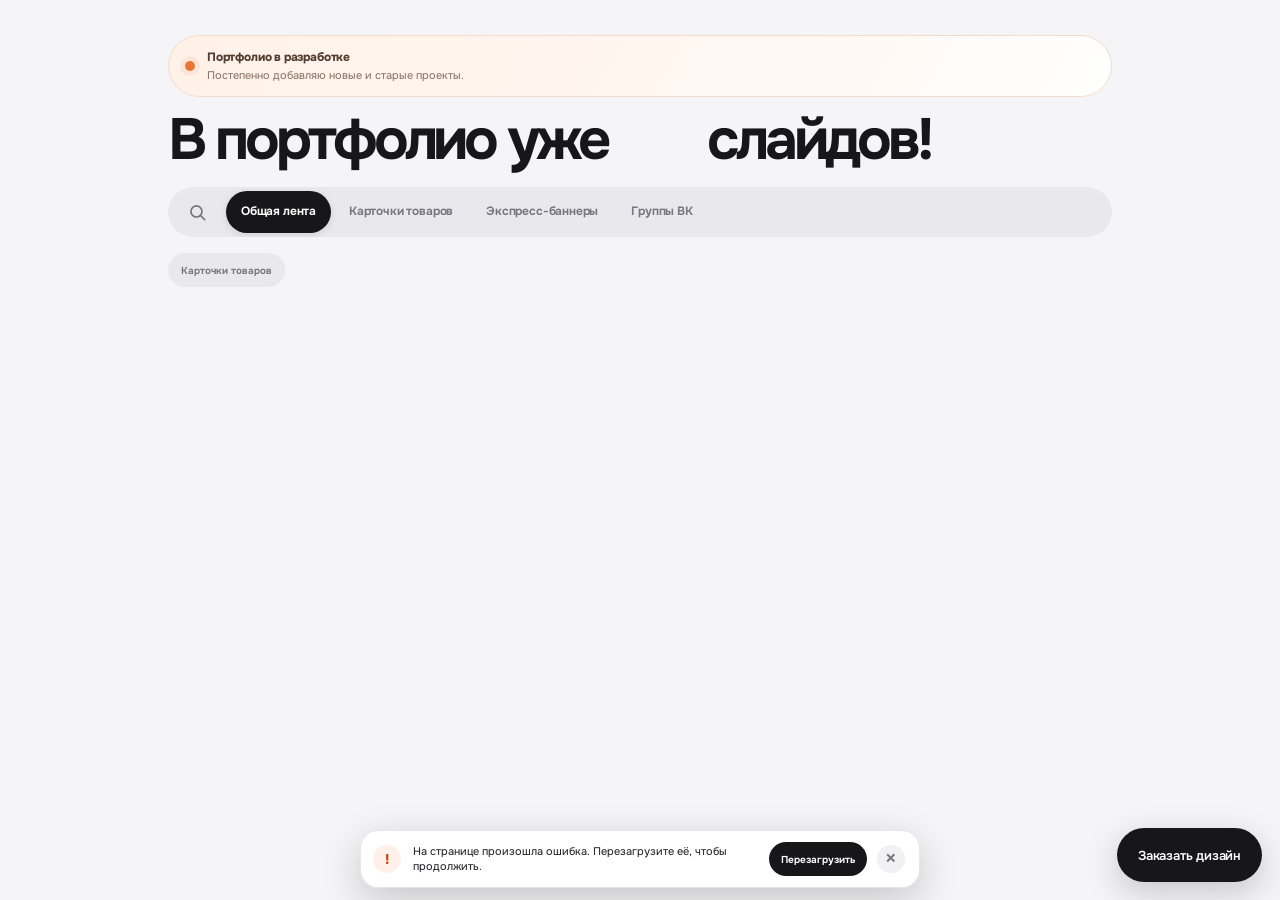
==== commit dd51e5f7: "Add files via upload" ====
--- a/portfolio-blocks/index.html
+++ b/portfolio-blocks/index.html
@@ -5,20 +5,19 @@
   <meta name="theme-color" content="#f5f5f7">
   <meta http-equiv="Content-Security-Policy" content="default-src 'self'; script-src 'self' https://cdn.jsdelivr.net https://telegram.org; style-src 'self' 'unsafe-inline'; img-src 'self' data: blob: https://hkfubiqsepanqtuosfty.supabase.co; connect-src 'self' https://hkfubiqsepanqtuosfty.supabase.co https://cdn.jsdelivr.net; font-src 'self' data:; object-src 'none'; base-uri 'self'; form-action 'self'; upgrade-insecure-requests">
   <meta name="referrer" content="no-referrer"><meta name="description" content="Портфолио работ Кирилла Пухова">
-  <title>Работы — Пухов Кирилл</title><link rel="stylesheet" href="styles.css?v=20261116-43"><script defer src="js/telegram-app.js?v=20261116-08"></script><script type="module" src="js/catalog.js?v=20261116-57"></script>
+  <title>Работы — Пухов Кирилл</title><link rel="stylesheet" href="styles.css?v=20261116-59"><script defer src="js/telegram-app.js?v=20261116-08"></script><script type="module" src="js/catalog.js?v=20261116-58"></script>
   <link rel="stylesheet" href="motion.css?v=20261116-41">
   <link rel="preload" href="assets/fonts/onest-cyrillic.woff2" as="font" type="font/woff2" crossorigin>
   <link rel="preload" href="assets/fonts/onest-latin.woff2" as="font" type="font/woff2" crossorigin>
 </head>
 <body class="catalog-page">
-  <div class="site-scroll-veil" aria-hidden="true"></div>
   <main class="catalog-shell">
     <aside class="portfolio-notice" aria-label="Статус портфолио">
       <span class="notice-mark" aria-hidden="true"></span>
       <div><strong>Портфолио в разработке</strong><p>Постепенно добавляю новые и старые проекты.</p></div>
     </aside>
 
-    <header class="portfolio-heading"><h1>В портфолио уже <span class="portfolio-slide-count" id="portfolioSlideCount" aria-label="0">0</span> <span id="portfolioSlideWord">слайдов</span>!</h1></header>
+    <header class="portfolio-heading"><h1>В портфолио уже <span class="portfolio-slide-count" id="portfolioSlideCount" aria-label="" aria-live="polite"></span> <span id="portfolioSlideWord">слайдов</span>!</h1></header>
     <nav class="segmented" id="typeTabs" aria-label="Тип работ"></nav>
     <div class="catalog-search-shell" id="catalogSearchPanel" inert aria-hidden="true"><label class="catalog-search" for="projectSearch"><svg viewBox="0 0 24 24" aria-hidden="true"><circle cx="10.8" cy="10.8" r="6.3"></circle><path d="m16 16 4.2 4.2"></path></svg><input id="projectSearch" type="text" inputmode="search" placeholder="Найти проект" autocomplete="off"></label></div>
     <div class="filters" id="filters" role="group" aria-label="Подкатегории"></div>
--- a/portfolio-blocks/styles.css
+++ b/portfolio-blocks/styles.css
@@ -728,3 +728,448 @@
 body .catalog-static-window,body .project-gallery .gallery-item,body .case-slide-window,body .article-image-open,body .article-image{animation:none!important;background:transparent!important}
 @media(prefers-reduced-motion:reduce){.site-scroll-veil{transition:none!important}}
 
+
+/* Contact brief flow: mode switcher, process steps, and Telegram handoff modal. */
+body.contact-page{display:block;min-height:100vh;background:radial-gradient(circle at 80% 0%,#fffaf6 0,#f5f5f7 35%,#f5f5f7 100%)}
+body.contact-page .contact-shell{display:block;min-height:100vh;width:min(100%,920px);margin:0 auto;padding:calc(20px + env(safe-area-inset-top,0px)) clamp(16px,4vw,30px) calc(42px + env(safe-area-inset-bottom,0px))}
+body.contact-page .contact-header{display:flex;align-items:center;gap:14px;margin:0 0 24px}
+body.contact-page .contact-header-label{color:#99979d;font-size:10px;font-weight:760;letter-spacing:.15em}
+body.contact-page .contact-back{width:42px;height:42px;display:grid;place-items:center;border-radius:50%;background:#fff;color:#171719;box-shadow:0 4px 14px rgba(25,25,30,.06)}
+body.contact-page .contact-back svg{width:20px;height:20px}
+body.contact-page .contact-card{width:100%;max-width:760px;margin:0 auto;padding:clamp(26px,6vw,58px);border:1px solid rgba(255,255,255,.9);border-radius:32px;background:#fff;box-shadow:0 20px 70px rgba(25,25,30,.08);text-align:left}
+body.contact-page .contact-kicker,body.contact-page .contact-section-kicker{margin:0 0 14px;color:var(--accent);font-size:9px;font-weight:780;letter-spacing:.16em}
+body.contact-page .contact-card h1{max-width:650px;margin:0 0 15px;text-align:left;font-size:clamp(36px,7.5vw,64px);line-height:.98;letter-spacing:-.07em}
+body.contact-page .contact-lead{max-width:590px;margin:0 0 25px;color:#77767c;font-size:clamp(14px,2vw,16px);line-height:1.55;text-align:left}
+.contact-switch{display:grid;grid-template-columns:1fr 1fr;gap:4px;margin:0 0 15px;padding:4px;border-radius:17px;background:#ededf0}
+.contact-switch-button{min-height:44px;padding:0 12px;border:0;border-radius:13px;background:transparent;color:#77767c;font-size:12px;font-weight:700;cursor:pointer}
+.contact-switch-button.is-active{background:#171719;color:#fff;box-shadow:0 4px 12px rgba(23,23,25,.12)}
+.contact-points{display:flex;flex-wrap:wrap;gap:7px;margin:0 0 25px}
+.contact-points span{padding:8px 11px;border-radius:999px;background:#f3f3f5;color:#5f5e64;font-size:10px;font-weight:650}
+body.contact-page .contact-form{display:grid;gap:8px;margin-bottom:48px}
+body.contact-page .contact-form label{color:#3e3d42;font-size:12px;font-weight:720}
+body.contact-page .contact-form textarea{min-height:72px;height:72px;padding:13px 15px;border:1px solid #e3e2e7;border-radius:16px;background:#fbfbfc;color:#171719;font-size:13px;line-height:1.5;resize:vertical;outline-color:var(--accent)}
+.contact-form-hint{margin:0 0 5px;color:#99979d;font-size:10px}
+.contact-submit{min-height:52px;width:max-content;max-width:100%;padding:0 18px;border:0;border-radius:999px;background:#171719;color:#fff;font-size:13px;font-weight:720;cursor:pointer}
+.contact-submit span{margin-left:14px;color:#f39a68;font-size:18px}
+.contact-process{padding-top:28px;border-top:1px solid rgba(23,23,25,.09)}
+.contact-process-heading h2{max-width:420px;margin:0 0 20px;font-size:clamp(24px,5vw,36px);line-height:1;letter-spacing:-.055em}
+.process-list{display:grid;gap:0;margin:0;padding:0;list-style:none}
+.process-list li{display:grid;grid-template-columns:38px 1fr;gap:12px;padding:15px 0;border-top:1px solid rgba(23,23,25,.07)}
+.process-list li:last-child{border-bottom:1px solid rgba(23,23,25,.07)}
+.process-list b{color:var(--accent);font-size:11px;font-variant-numeric:tabular-nums}
+.process-list span{display:grid;gap:5px}.process-list strong{font-size:13px;line-height:1.25}.process-list small{color:#85838a;font-size:11px;line-height:1.45}
+.contact-modal[hidden]{display:none}.contact-modal{position:fixed;z-index:10010;inset:0;display:grid;place-items:center;padding:18px;opacity:0;visibility:hidden;transition:opacity .22s ease,visibility .22s ease}.contact-modal.is-open{opacity:1;visibility:visible}.contact-modal-backdrop{position:absolute;inset:0;background:rgba(23,23,25,.42)}.contact-modal-card{position:relative;width:min(100%,480px);padding:30px;border-radius:27px;background:#fff;box-shadow:0 24px 80px rgba(23,23,25,.2);transform:translateY(10px) scale(.98);transition:transform .25s cubic-bezier(.2,.8,.2,1)}.contact-modal.is-open .contact-modal-card{transform:none}.contact-modal-close{position:absolute;top:13px;right:13px;width:34px;height:34px;border:0;border-radius:50%;background:#f0f0f2;color:#55545a;font-size:22px;line-height:1;cursor:pointer}.contact-modal-card h2{margin:0 0 10px;font-size:clamp(27px,7vw,38px);line-height:1;letter-spacing:-.06em}.contact-modal-card>p:not(.contact-section-kicker){margin:0 0 17px;color:#77767c;font-size:13px;line-height:1.5}.contact-message-preview{max-height:130px;overflow:auto;margin:0 0 19px;padding:13px 14px;border-radius:14px;background:#f4f4f6;color:#45444a;font-size:12px;line-height:1.5;white-space:pre-wrap}.contact-modal .telegram-button{width:100%;text-decoration:none}
+body.contact-modal-open{overflow:hidden}
+@media(max-width:600px){body.contact-page .contact-shell{padding-inline:14px}body.contact-page .contact-card{padding:27px 18px;border-radius:26px}.contact-switch-button{font-size:11px;padding-inline:7px}.contact-submit{width:100%}.contact-modal-card{padding:27px 20px}}
+@media(prefers-reduced-motion:reduce){.contact-modal,.contact-modal-card{transition:none!important}}
+
+
+/* Small usability polish: clear keyboard focus without changing the 3D cards. */
+body.catalog-page :where(.work-block,#typeTabs .segment,.category-chip,.search-toggle,.order-fab):focus-visible{outline:3px solid var(--accent);outline-offset:3px}
+
+
+/* Contact page visual direction: editorial full-page layout, not a floating modal. */
+body.contact-page{background:#f5f5f7;overflow-x:hidden}
+body.contact-page::before{content:"";position:fixed;z-index:-1;inset:0;background:linear-gradient(115deg,transparent 0 48%,rgba(229,106,40,.07) 48.1%,transparent 48.4%),radial-gradient(circle at 88% 8%,#fff9f4 0,transparent 31%);pointer-events:none}
+body.contact-page .contact-shell{width:min(100%,1180px);padding:26px clamp(20px,5vw,72px) 70px}
+body.contact-page .contact-header{max-width:1050px;margin:0 auto 72px;justify-content:space-between}
+body.contact-page .contact-header-label{letter-spacing:.18em}
+body.contact-page .contact-card{max-width:1050px;padding:0;margin:0 auto;border:0;border-radius:0;background:transparent;box-shadow:none}
+body.contact-page .contact-kicker{display:flex;align-items:center;gap:12px;margin-bottom:20px}
+body.contact-page .contact-kicker::before{content:"";width:38px;height:2px;background:var(--accent);animation:contact-line-pulse 2.8s ease-in-out infinite}
+@keyframes contact-line-pulse{0%,100%{transform:scaleX(.7);transform-origin:left;opacity:.55}50%{transform:scaleX(1);opacity:1}}
+body.contact-page .contact-card h1{max-width:860px;font-size:clamp(48px,9vw,112px);line-height:.9;letter-spacing:-.085em}
+body.contact-page .contact-lead{max-width:610px;margin-bottom:34px;font-size:clamp(15px,2vw,19px);line-height:1.5}
+.contact-switch{width:min(100%,520px);margin-bottom:20px;background:#e8e8ec;border:1px solid rgba(23,23,25,.04)}
+.contact-switch-button{font-size:12px}
+.contact-switch-button.is-active{background:var(--accent);box-shadow:0 5px 15px rgba(229,106,40,.24)}
+.contact-points{gap:8px;margin-bottom:25px}.contact-points span{background:#fff;border:1px solid rgba(23,23,25,.06)}
+body.contact-page .contact-form{width:min(100%,590px);margin-bottom:86px;gap:8px}
+body.contact-page .contact-form textarea{background:#fff;border-color:rgba(23,23,25,.12);border-radius:12px}
+.contact-submit{position:relative;overflow:hidden;background:var(--ink);box-shadow:0 10px 25px rgba(23,23,25,.14);transition:transform .2s,box-shadow .2s}
+.contact-submit::after{content:"";position:absolute;inset:-60% auto -60% -30%;width:25%;background:rgba(255,255,255,.24);transform:rotate(18deg);animation:contact-button-shine 3.8s ease-in-out infinite}
+@keyframes contact-button-shine{0%,58%{left:-35%;opacity:0}68%{opacity:1}86%,100%{left:130%;opacity:0}}
+.contact-submit:hover{transform:translateY(-2px);box-shadow:0 14px 30px rgba(23,23,25,.2)}
+.contact-process{display:grid;grid-template-columns:minmax(230px,.8fr) minmax(0,1.5fr);gap:clamp(30px,7vw,110px);padding-top:0;border-top:0}
+.contact-process-heading{position:sticky;top:28px;align-self:start}
+.contact-process-heading h2{font-size:clamp(28px,4.5vw,58px);line-height:.94;letter-spacing:-.07em}
+.process-list{counter-reset:process}
+.process-list li{grid-template-columns:52px 1fr;min-height:105px;padding:22px 0;border-top:1px solid rgba(23,23,25,.12);animation:process-float 5s ease-in-out infinite}
+.process-list li:nth-child(2){animation-delay:-1.1s}.process-list li:nth-child(3){animation-delay:-2.2s}.process-list li:nth-child(4){animation-delay:-3.3s}.process-list li:nth-child(5){animation-delay:-4.4s}
+@keyframes process-float{0%,100%{transform:translateX(0)}50%{transform:translateX(5px)}}
+.process-list li:last-child{border-bottom:1px solid rgba(23,23,25,.12)}
+.process-list b{font-size:12px}.process-list strong{font-size:15px}.process-list small{max-width:510px;font-size:12px}
+.contact-modal-card{border:1px solid rgba(255,255,255,.8)}
+@media(max-width:700px){body.contact-page .contact-header{margin-bottom:54px}body.contact-page .contact-card h1{font-size:clamp(45px,14vw,75px)}body.contact-page .contact-process{grid-template-columns:1fr;gap:22px}.contact-process-heading{position:static}.contact-process-heading h2{max-width:300px}.process-list li{min-height:0;padding:17px 0}}
+@media(prefers-reduced-motion:reduce){body.contact-page .contact-kicker::before,.contact-submit::after,.process-list li{animation:none!important}.contact-submit:hover{transform:none}}
+
+
+/* Contact refinements: match the portfolio's monochrome, rounded visual language. */
+body.contact-page{--contact-accent:#171719;background:#f5f5f7}
+body.contact-page::before{background:radial-gradient(ellipse at 50% -15%,#fff 0,rgba(255,255,255,.55) 27%,transparent 62%)}
+body.contact-page .contact-header{margin-bottom:58px}
+body.contact-page .contact-header-label{display:none}
+body.contact-page .contact-back{width:48px;height:48px;border-radius:50%;box-shadow:0 4px 16px rgba(23,23,25,.07);transition:transform .2s ease,box-shadow .2s ease}
+body.contact-page .contact-back:hover{transform:translateX(-3px);box-shadow:0 8px 22px rgba(23,23,25,.11)}
+body.contact-page .contact-card h1{max-width:790px;font-size:clamp(43px,8.4vw,94px);line-height:.94;letter-spacing:-.075em}
+body.contact-page .contact-lead{max-width:560px}
+.contact-switch{border-radius:999px;padding:5px;background:#e9e9ed}
+.contact-switch-button{border-radius:999px;transition:background .28s,color .28s,transform .2s}
+.contact-switch-button.is-active{background:#171719;box-shadow:0 5px 18px rgba(23,23,25,.16)}
+.contact-points span{border-radius:999px;background:rgba(255,255,255,.78);box-shadow:0 3px 12px rgba(23,23,25,.035)}
+body.contact-page .contact-form textarea{min-height:72px;height:72px;max-height:100px;border-radius:22px;padding:14px 18px}
+.contact-submit{min-height:54px;border-radius:999px;background:#171719;box-shadow:0 8px 24px rgba(23,23,25,.14)}
+.contact-submit::after{display:none}
+.contact-submit:hover{transform:translateY(-2px);box-shadow:0 12px 30px rgba(23,23,25,.2)}
+.contact-process{grid-template-columns:minmax(210px,.75fr) minmax(0,1.45fr);gap:clamp(28px,7vw,100px);align-items:start;margin-top:0;padding:clamp(24px,4vw,42px);border:1px solid rgba(23,23,25,.045);border-radius:38px;background:#fff;box-shadow:0 16px 48px rgba(23,23,25,.055)}
+.contact-process-heading{position:sticky;top:30px}
+.contact-process-heading h2{max-width:260px;margin:0 0 13px;font-size:clamp(29px,4vw,46px);letter-spacing:-.065em;text-transform:none}
+.contact-process-heading>p{max-width:250px;margin:0;color:#85838a;font-size:12px;line-height:1.55}
+.process-progress{height:5px;overflow:hidden;margin-top:28px;border-radius:999px;background:#ededf0}
+.process-progress span{display:block;width:20%;height:100%;border-radius:inherit;background:#171719;transition:width .6s cubic-bezier(.2,.8,.2,1)}
+.process-list{gap:9px;perspective:1000px}
+.process-list li{position:relative;display:grid;grid-template-columns:46px 1fr 26px;gap:12px;align-items:center;min-height:78px;padding:16px 19px;border:1px solid rgba(23,23,25,.055);border-radius:26px;background:#f7f7f8;animation:process-card-drift 7s ease-in-out infinite;transition:background .32s ease,border-color .32s ease,box-shadow .32s ease,transform .32s cubic-bezier(.2,.8,.2,1)}
+.process-list li:nth-child(2){animation-delay:-1.4s}.process-list li:nth-child(3){animation-delay:-2.8s}.process-list li:nth-child(4){animation-delay:-4.2s}.process-list li:nth-child(5){animation-delay:-5.6s}
+@keyframes process-card-drift{0%,100%{transform:translateY(0)}50%{transform:translateY(-2px)}}
+.process-list li::before{content:"";position:absolute;inset:9px auto 9px 0;width:3px;border-radius:0 999px 999px 0;background:#171719;transform:scaleY(0);transition:transform .3s cubic-bezier(.2,.8,.2,1)}
+.process-list li.is-active,.process-list li:hover,.process-list li:focus-visible{z-index:1;border-color:rgba(23,23,25,.12);background:#fff;box-shadow:0 12px 30px rgba(23,23,25,.08);transform:translateX(5px) translateY(-2px)}
+.process-list li.is-active::before,.process-list li:hover::before,.process-list li:focus-visible::before{transform:scaleY(1)}
+.process-list b{color:#a2a0a5;font-size:11px;transition:color .25s}.process-list li.is-active b,.process-list li:hover b{color:#171719}
+.process-list span{gap:4px}.process-list strong{font-size:13px;line-height:1.25}.process-list small{max-width:480px;color:#85838a;font-size:10px;line-height:1.45}
+.process-list i{display:grid;place-items:center;width:26px;height:26px;border-radius:50%;background:#ededf0;color:#77767c;font-size:13px;font-style:normal;opacity:0;transform:translate(-3px,3px);transition:opacity .2s,transform .2s}
+.process-list li.is-active i,.process-list li:hover i,.process-list li:focus-visible i{opacity:1;transform:none}
+.contact-modal-card{width:min(100%,500px);padding:clamp(28px,6vw,42px);border:0;border-radius:38px;background:#f7f7f8;box-shadow:0 28px 90px rgba(23,23,25,.24);text-align:center}
+.contact-modal-close{top:15px;right:15px;width:40px;height:40px;border-radius:50%}
+.contact-modal-card h2{max-width:350px;margin:8px auto 12px;font-size:clamp(32px,7vw,46px);letter-spacing:-.065em}
+.contact-modal-card>p:not(.contact-section-kicker){max-width:340px;margin:0 auto 22px;color:#77767c;font-size:14px;line-height:1.5}
+.contact-message-preview{max-height:150px;border-radius:24px;background:#fff;text-align:left}
+.contact-modal .telegram-button{min-height:56px;border-radius:999px;background:#171719;box-shadow:0 9px 24px rgba(23,23,25,.16)}
+@media(max-width:700px){body.contact-page .contact-header{margin-bottom:42px}.contact-process{grid-template-columns:1fr;gap:23px;padding:22px 16px;border-radius:30px}.contact-process-heading{position:static}.contact-process-heading h2{max-width:none}.contact-process-heading>p{max-width:360px}.process-progress{margin-top:18px}.process-list li{grid-template-columns:36px 1fr 22px;gap:9px;min-height:72px;padding:13px 12px;border-radius:22px}.process-list strong{font-size:12px}.process-list small{font-size:10px}}
+@media(prefers-reduced-motion:reduce){.process-list li,.process-progress span,.contact-back{animation:none!important;transition:none!important}}
+
+
+/* Telegram Mini App pass: tap-first motion, stable composition, and a stronger entrance. */
+body.contact-page .contact-card h1{font-size:clamp(52px,9.6vw,112px);min-height:2.02em;display:flex;align-items:flex-start;animation:contact-title-in .72s cubic-bezier(.16,1,.3,1) both}
+body.contact-page .contact-card h1.is-changing{animation:contact-title-change .42s cubic-bezier(.2,.8,.2,1) both}
+@keyframes contact-title-in{from{opacity:0;transform:translateY(18px);letter-spacing:-.12em}to{opacity:1;transform:none;letter-spacing:-.075em}}
+@keyframes contact-title-change{from{opacity:.35;transform:translateY(7px)}to{opacity:1;transform:none}}
+body.contact-page .contact-lead{min-height:3.1em;display:flex;align-items:flex-start;animation:contact-copy-in .7s .1s cubic-bezier(.16,1,.3,1) both}
+body.contact-page .contact-points{min-height:38px;align-content:flex-start}
+@keyframes contact-copy-in{from{opacity:0;transform:translateY(10px)}to{opacity:1;transform:none}}
+.contact-switch-button:active,.contact-submit:active,.process-list li:active{transform:scale(.97)}
+.contact-submit{animation:contact-cta-breathe 3.2s ease-in-out infinite}
+@keyframes contact-cta-breathe{0%,100%{box-shadow:0 8px 24px rgba(23,23,25,.14)}50%{box-shadow:0 12px 34px rgba(23,23,25,.24)}}
+.contact-process{animation:process-section-in .75s .18s cubic-bezier(.16,1,.3,1) both}
+@keyframes process-section-in{from{opacity:0;transform:translateY(24px) scale(.985)}to{opacity:1;transform:none}}
+.process-progress span{background:var(--accent);box-shadow:0 0 14px rgba(229,106,40,.35)}
+.process-list li{animation:process-card-drift 7s ease-in-out infinite,process-card-in .55s cubic-bezier(.16,1,.3,1) both;animation-delay:0s,calc(var(--process-index,0) * 70ms)}
+.process-list li:nth-child(1){--process-index:0}.process-list li:nth-child(2){--process-index:1}.process-list li:nth-child(3){--process-index:2}.process-list li:nth-child(4){--process-index:3}.process-list li:nth-child(5){--process-index:4}
+@keyframes process-card-in{from{opacity:0;transform:translateX(16px) scale(.98)}to{opacity:1;transform:none}}
+.process-list li.is-active{border-color:rgba(229,106,40,.3);box-shadow:0 14px 34px rgba(23,23,25,.1),0 0 0 3px rgba(229,106,40,.08);transform:translateX(5px) translateY(-2px)}
+.process-list li.is-active::before{background:var(--accent)}
+.process-list li.is-active i{background:#fff0e8;color:var(--accent)}
+.process-list li:hover:not(.is-active){border-color:rgba(23,23,25,.055);background:#f7f7f8;box-shadow:none;transform:none}
+.process-list li:focus-visible{outline:3px solid var(--accent);outline-offset:3px}
+@media(hover:hover) and (pointer:fine){.process-list li:hover:not(.is-active){border-color:rgba(23,23,25,.12);background:#fff;box-shadow:0 12px 30px rgba(23,23,25,.08);transform:translateX(5px) translateY(-2px)}}
+@media(max-width:700px){body.contact-page .contact-card h1{font-size:clamp(47px,14vw,78px);min-height:2.18em}body.contact-page .contact-lead{min-height:4.2em}.contact-process{touch-action:pan-y}.process-list li{animation-duration:7s,.55s}.process-list li.is-active{transform:translateY(-2px)}}
+@media(prefers-reduced-motion:reduce){body.contact-page .contact-card h1,body.contact-page .contact-lead,.contact-submit,.contact-process,.process-list li{animation:none!important}.process-list li.is-active{transform:none}}
+
+/* Tap-first active state: do not make process navigation depend on a pointer hover. */
+.process-list li:hover:not(.is-active){border-color:rgba(23,23,25,.055);background:#f7f7f8;box-shadow:none;transform:none}
+
+/* Compact tap/swipe process carousel for Telegram Mini App. */
+.process-progress{display:none}
+.process-list{position:relative;display:block;min-height:200px;touch-action:pan-y;overflow:hidden}
+.process-list li{position:absolute;inset:0;display:grid;grid-template-columns:54px 1fr 32px;align-content:center;min-height:200px;padding:25px 26px;border:1px solid rgba(23,23,25,.06);border-radius:34px;background:#f7f7f8;opacity:0;pointer-events:none;transform:translateX(18px) scale(.98);animation:none;transition:opacity .45s cubic-bezier(.2,.8,.2,1),transform .55s cubic-bezier(.2,.8,.2,1),background .3s,box-shadow .3s}
+.process-list li.is-active{opacity:1;pointer-events:auto;transform:none;background:#fff;border-color:rgba(229,106,40,.2);box-shadow:0 16px 44px rgba(23,23,25,.09),0 0 0 4px rgba(229,106,40,.045)}
+.process-list li::before{inset:22px auto 22px 0;width:4px;background:var(--accent);transform:scaleY(0);transition:transform .4s cubic-bezier(.2,.8,.2,1)}
+.process-list li.is-active::before{transform:scaleY(1)}
+.process-list li:hover:not(.is-active){transform:translateX(18px) scale(.98);background:#f7f7f8;box-shadow:none}
+.process-list li.is-active i{opacity:1;transform:none;background:#f2f2f4;color:#171719}
+.process-dots{display:flex;justify-content:center;align-items:center;gap:9px;margin-top:18px}
+.process-dots button{width:8px;height:8px;padding:0;border:0;border-radius:999px;background:#d5d5da;transition:width .4s cubic-bezier(.2,.8,.2,1),background .3s,transform .3s;touch-action:manipulation}
+.process-dots button.is-active{width:28px;background:#171719}
+.process-dots button:active{transform:scale(.86)}
+.contact-process-heading>p{min-height:4.8em}
+.contact-process-heading h2{min-height:2em}
+.contact-process{min-height:310px;transition:transform .5s cubic-bezier(.2,.8,.2,1)}
+.contact-points{min-height:76px}
+body.contact-page .contact-card h1{font-size:clamp(60px,10vw,120px);min-height:2em}
+body.contact-page .contact-lead{min-height:3.2em}
+body.contact-page .contact-form label{font-size:11px;color:#77767c}
+body.contact-page .contact-form textarea{resize:none;min-height:68px;height:68px}
+.contact-form-hint{display:none}
+.contact-submit{animation:none;transition:transform .22s cubic-bezier(.2,.8,.2,1),box-shadow .22s,background .22s}
+.contact-submit:active{transform:scale(.97);box-shadow:0 4px 12px rgba(23,23,25,.13)}
+.contact-submit:hover{transform:none}
+.contact-modal-card,.contact-modal-close,.contact-switch,.contact-switch-button,.contact-points span,.process-list li{border-radius:999px}
+.process-list li{border-radius:34px}
+.contact-modal-card{border-radius:38px}
+@media(max-width:700px){.contact-process{min-height:0}.process-list{min-height:210px}.process-list li{min-height:210px;padding:23px 19px;grid-template-columns:42px 1fr 24px;border-radius:30px}.contact-process-heading h2{min-height:0}.contact-process-heading>p{min-height:0}.contact-points{min-height:0;margin-bottom:20px}body.contact-page .contact-card h1{font-size:clamp(52px,14vw,84px);min-height:2.1em}body.contact-page .contact-lead{min-height:4.4em}.process-dots{margin-top:15px}}
+
+
+
+/* Final contact layout: one stable composition for touch-first Telegram screens. */
+body.contact-page{display:block;min-height:100svh;background:#f5f5f7;overflow-x:hidden}
+body.contact-page .contact-shell{width:min(100%,920px);min-height:100svh;margin:0 auto;padding:calc(18px + env(safe-area-inset-top,0px)) 18px calc(34px + env(safe-area-inset-bottom,0px))}
+body.contact-page .contact-header{height:48px;margin:0 0 clamp(38px,8vw,76px)}
+body.contact-page .contact-back{width:46px;height:46px;border-radius:50%;background:#fff;box-shadow:0 4px 15px rgba(23,23,25,.06)}
+body.contact-page .contact-card{width:100%;max-width:850px;margin:0 auto;padding:0;background:transparent;border:0;border-radius:0;box-shadow:none}
+body.contact-page .contact-card h1{max-width:810px;margin:0 0 20px;font-size:clamp(58px,9.2vw,108px);line-height:.91;letter-spacing:-.075em;min-height:0}
+body.contact-page .contact-lead{max-width:570px;min-height:0;margin:0 0 28px;font-size:clamp(15px,2vw,18px);line-height:1.5}
+.contact-switch{width:min(100%,500px);margin:0 0 15px;padding:4px;border-radius:999px;background:#e9e9ed}
+.contact-switch-button{min-height:44px;border-radius:999px}.contact-switch-button.is-active{background:#171719;box-shadow:0 5px 15px rgba(23,23,25,.13)}
+.contact-points{min-height:0;margin:0 0 24px;gap:7px}.contact-points span{padding:8px 11px;border-radius:999px;background:#fff;color:#68676c;font-size:10px;box-shadow:0 3px 12px rgba(23,23,25,.035)}
+body.contact-page .contact-form{width:min(100%,580px);display:grid;gap:8px;margin:0 0 clamp(46px,8vw,82px)}
+body.contact-page .contact-form label{margin-left:4px;color:#77767c;font-size:11px;font-weight:650}
+body.contact-page .contact-form textarea{width:100%;height:68px;min-height:68px;padding:13px 16px;border:1px solid rgba(23,23,25,.1);border-radius:22px;background:#fff;resize:none;font-size:13px;line-height:1.45}
+.contact-submit{width:max-content;min-height:52px;padding:0 20px;border-radius:999px;background:#171719;color:#fff;box-shadow:0 9px 23px rgba(23,23,25,.15)}.contact-submit:active{transform:scale(.97)}
+.contact-process{display:grid;grid-template-columns:minmax(180px,.65fr) minmax(0,1.35fr);gap:clamp(22px,5vw,68px);align-items:center;width:100%;min-height:0;margin:0;padding:0;background:transparent;border:0;border-radius:0;box-shadow:none}
+.contact-process-heading{position:static;align-self:center}.contact-process-heading h2{max-width:280px;margin:0 0 12px;font-size:clamp(32px,4.4vw,52px);line-height:.94;letter-spacing:-.065em}.contact-process-heading>p{max-width:250px;min-height:0;margin:0;color:#85838a;font-size:12px;line-height:1.5}.process-progress{display:none}
+.process-list{position:relative;display:block;width:100%;height:218px;min-height:218px;margin:0;overflow:hidden;touch-action:pan-y}.process-list li{position:absolute;inset:0;display:grid;grid-template-columns:46px 1fr 28px;align-content:center;gap:12px;height:218px;min-height:218px;padding:25px 23px;border:1px solid rgba(23,23,25,.06);border-radius:32px;background:#fff;opacity:0;pointer-events:none;transform:translateX(24px) scale(.985);transition:opacity .48s cubic-bezier(.2,.8,.2,1),transform .56s cubic-bezier(.2,.8,.2,1),box-shadow .3s,border-color .3s}.process-list li.is-active{opacity:1;pointer-events:auto;transform:none;border-color:rgba(229,106,40,.24);box-shadow:0 16px 42px rgba(23,23,25,.09),0 0 0 4px rgba(229,106,40,.05)}
+.process-list li::before{inset:22px auto 22px 0;width:4px;border-radius:0 999px 999px 0;background:var(--accent);transform:scaleY(0);transition:transform .4s cubic-bezier(.2,.8,.2,1)}.process-list li.is-active::before{transform:scaleY(1)}
+.process-list b{color:#a2a0a5;font-size:12px}.process-list li.is-active b{color:var(--accent)}.process-list span{gap:6px}.process-list strong{font-size:15px;line-height:1.2}.process-list small{max-width:440px;color:#85838a;font-size:11px;line-height:1.45}.process-list i{display:grid;place-items:center;width:28px;height:28px;border-radius:50%;background:#f0f0f2;color:#77767c;font-size:14px;font-style:normal;opacity:1}
+.process-dots{display:flex;justify-content:center;gap:8px;margin-top:13px}.process-dots button{width:8px;height:8px;padding:0;border:0;border-radius:999px;background:#d4d4d9;touch-action:manipulation;transition:width .38s cubic-bezier(.2,.8,.2,1),background .3s,transform .2s}.process-dots button.is-active{width:27px;background:var(--accent)}.process-dots button:active{transform:scale(.84)}
+.contact-modal-card{border-radius:38px;background:#f7f7f8}
+@media(max-width:700px){body.contact-page .contact-shell{padding-inline:14px}body.contact-page .contact-header{margin-bottom:42px}body.contact-page .contact-card h1{font-size:clamp(54px,14vw,84px);line-height:.93}body.contact-page .contact-lead{max-width:440px;margin-bottom:24px}.contact-process{grid-template-columns:1fr;gap:22px}.contact-process-heading h2{max-width:none}.contact-process-heading>p{max-width:360px}.process-list{height:204px;min-height:204px}.process-list li{height:204px;min-height:204px;padding:22px 17px;grid-template-columns:38px 1fr 25px;border-radius:28px}.process-list strong{font-size:13px}.process-list small{font-size:10px}.contact-submit{width:100%}}
+@media(prefers-reduced-motion:reduce){.process-list li,.process-dots button,.contact-card h1,.contact-process{transition:none!important;animation:none!important}}
+
+
+/* Shared typography and button highlight pass. */
+:root{font-family:Onest,-apple-system,BlinkMacSystemFont,'Segoe UI',sans-serif}
+body,button,input,select,textarea{font-family:Onest,-apple-system,BlinkMacSystemFont,'Segoe UI',sans-serif;font-weight:430}
+body button,.contact-submit,.telegram-button,.order-fab{font-weight:580}
+body.catalog-page,body.project-page,body.contact-page{font-weight:430}
+body.catalog-page .portfolio-heading h1,body.project-page .project-intro h1,body.project-page .case-article-title,body.contact-page .contact-card h1{font-weight:680}
+body.catalog-page .block-title,body.project-page .block-title{font-weight:590}
+:where(.primary-button,.secondary-button,.telegram-button,.order-fab,.contact-submit,.contact-direct,.rich-editor a.article-cta){position:relative;isolation:isolate;overflow:hidden}
+:where(.primary-button,.secondary-button,.telegram-button,.order-fab,.contact-submit,.contact-direct,.rich-editor a.article-cta)::after{content:"";position:absolute;z-index:-1;top:-75%;left:-35%;width:20%;height:250%;background:rgba(229,106,40,.58);filter:blur(9px);transform:rotate(18deg) translateX(-180%);opacity:0;pointer-events:none}
+:where(.primary-button,.secondary-button,.telegram-button,.order-fab,.contact-submit,.contact-direct,.rich-editor a.article-cta):active::after{opacity:1;animation:orange-button-glint .62s cubic-bezier(.16,1,.3,1) both}
+@keyframes orange-button-glint{from{transform:rotate(18deg) translateX(-180%)}to{transform:rotate(18deg) translateX(800%)}}
+/* The process card is content-led: readable type, no oversized empty shell. */
+body.contact-page .contact-points{display:grid;grid-template-columns:repeat(3,minmax(0,1fr));gap:8px;width:min(100%,700px)}
+body.contact-page .contact-points span{display:flex;align-items:center;justify-content:center;min-height:46px;padding:9px 12px;text-align:center;font-size:12px;line-height:1.2}
+body.contact-page .contact-process{grid-template-columns:minmax(190px,.72fr) minmax(0,1.28fr);gap:32px;align-items:start}
+body.contact-page .contact-process-heading h2{font-size:clamp(36px,5vw,60px);line-height:.9}
+body.contact-page .contact-process-heading>p{font-size:13px;line-height:1.45}
+body.contact-page .process-list{height:188px;min-height:188px}
+body.contact-page .process-list li{height:188px;min-height:188px;grid-template-columns:54px 1fr 32px;gap:16px;padding:25px 27px;border-radius:32px}
+body.contact-page .process-list b{font-size:21px;line-height:1;color:#a2a0a5}
+body.contact-page .process-list li.is-active b{color:var(--accent)}
+body.contact-page .process-list strong{font-size:19px;line-height:1.12}
+body.contact-page .process-list small{max-width:430px;font-size:13px;line-height:1.45}
+body.contact-page .process-list i{width:32px;height:32px;font-size:16px}
+body.contact-page .process-dots{margin-top:11px}
+@media(max-width:700px){body.contact-page .contact-points{grid-template-columns:1fr;width:100%;gap:6px}body.contact-page .contact-points span{justify-content:flex-start;min-height:38px;padding-inline:14px;text-align:left}body.contact-page .contact-process{grid-template-columns:1fr;gap:18px}body.contact-page .contact-process-heading h2{font-size:42px}body.contact-page .process-list{height:195px;min-height:195px}body.contact-page .process-list li{height:195px;min-height:195px;padding:23px 18px;grid-template-columns:42px 1fr 26px;gap:11px}body.contact-page .process-list b{font-size:18px}body.contact-page .process-list strong{font-size:17px}body.contact-page .process-list small{font-size:12px}}
+@media(prefers-reduced-motion:reduce){:where(.primary-button,.secondary-button,.telegram-button,.order-fab,.contact-submit,.contact-direct,.rich-editor a.article-cta)::after{animation:none!important}}
+
+
+/* Continuous orange sheen on dark actions. */
+:where(.primary-button,.secondary-button,.telegram-button,.order-fab,.contact-submit,.contact-direct,.rich-editor a.article-cta){background:linear-gradient(112deg,#171719 0%,#171719 34%,#e56a28 46%,#ffad78 50%,#171719 62%,#171719 100%);background-size:280% 100%;animation:dark-action-sheen 4.2s cubic-bezier(.45,0,.55,1) infinite}
+@keyframes dark-action-sheen{0%,22%{background-position:145% 0}62%,100%{background-position:-45% 0}}
+:where(.primary-button,.secondary-button,.telegram-button,.order-fab,.contact-submit,.contact-direct,.rich-editor a.article-cta)::after{display:none}
+
+/* Slow editorial sheen across portfolio cards (not buttons); leaves the 3D track untouched. */
+.work-block{position:relative;isolation:isolate}
+.work-block::after{content:"";position:absolute;z-index:6;inset:-55% -70%;border-radius:inherit;pointer-events:none;background:linear-gradient(108deg,transparent 38%,rgba(255,255,255,0) 43%,rgba(229,106,40,.12) 47%,rgba(255,255,255,.48) 50%,rgba(255,255,255,.08) 53%,transparent 59%);transform:translateX(-72%) rotate(8deg);opacity:0;mix-blend-mode:screen;animation:portfolio-card-sheen 6.8s cubic-bezier(.55,0,.45,1) infinite}
+@keyframes portfolio-card-sheen{0%,52%{transform:translateX(-72%) rotate(8deg);opacity:0}60%{opacity:.72}80%{transform:translateX(72%) rotate(8deg);opacity:.28}90%,100%{transform:translateX(72%) rotate(8deg);opacity:0}}
+@media(prefers-reduced-motion:reduce){.work-block::after{animation:none!important;opacity:0!important}}
+
+@media(prefers-reduced-motion:reduce){:where(.primary-button,.secondary-button,.telegram-button,.order-fab,.contact-submit,.contact-direct,.rich-editor a.article-cta){animation:none!important;background:#171719}}
+
+
+/* Contact process: simple animated list, equal type scale, no oversized cards. */
+body.contact-page .contact-process{display:block;margin:0;padding:0;border:0;background:none;box-shadow:none}
+body.contact-page .contact-process h2{margin:0 0 18px;font-size:clamp(30px,5vw,46px);line-height:.98;letter-spacing:-.06em}
+body.contact-page .process-list{display:grid;gap:0;width:100%;height:auto;min-height:0;margin:0;padding:0;overflow:visible;list-style:none}
+body.contact-page .process-list .process-row{position:relative;inset:auto;display:grid;grid-template-columns:42px minmax(0,1fr);align-items:center;gap:12px;width:100%;height:auto;min-height:58px;padding:12px 4px;border:0;border-bottom:1px solid rgba(23,23,25,.09);border-radius:0;background:transparent;opacity:1;pointer-events:auto;transform:none;box-shadow:none;animation:process-row-in .5s cubic-bezier(.2,.8,.2,1) both;animation-delay:calc(var(--row-index,0)*75ms);transition:padding-left .22s ease,color .22s ease}
+body.contact-page .process-list .process-row:nth-child(1){--row-index:0}body.contact-page .process-list .process-row:nth-child(2){--row-index:1}body.contact-page .process-list .process-row:nth-child(3){--row-index:2}body.contact-page .process-list .process-row:nth-child(4){--row-index:3}body.contact-page .process-list .process-row:nth-child(5){--row-index:4}
+body.contact-page .process-list .process-row:last-child{border-bottom:0}
+body.contact-page .process-list .process-row::before{display:none}
+body.contact-page .process-number{display:flex;align-items:center;justify-content:center;width:32px;height:32px;border-radius:50%;background:#ededf0;color:#77767c;font-size:11px;font-weight:600;font-variant-numeric:tabular-nums}
+body.contact-page .process-copy{display:block;font-size:15px;font-weight:500;line-height:1.35;color:#29292c}
+@keyframes process-row-in{from{opacity:0;transform:translateY(10px)}to{opacity:1;transform:translateY(0)}}
+body.contact-page .contact-points{display:grid;grid-template-columns:repeat(3,minmax(0,1fr));gap:12px;width:min(100%,740px);margin:0 0 22px}
+body.contact-page .contact-points span{display:block;min-height:0;padding:0;border:0;border-radius:0;background:none;box-shadow:none;text-align:left;color:#4e4d52;font-size:13px;font-weight:500;line-height:1.35}
+body.contact-page .contact-points span::before{content:"";display:block;width:18px;height:2px;margin:0 0 9px;border-radius:2px;background:var(--accent)}
+.process-dots{display:none!important}
+.work-block{overflow:hidden}
+.work-block::after{z-index:4;inset:0;border-radius:inherit;background:linear-gradient(108deg,transparent 34%,rgba(255,255,255,.04) 41%,rgba(255,255,255,.58) 49%,rgba(229,106,40,.24) 52%,rgba(255,255,255,.06) 58%,transparent 66%);mix-blend-mode:screen;animation:portfolio-card-sheen 5.8s cubic-bezier(.55,0,.45,1) infinite}
+@keyframes portfolio-card-sheen{0%,36%{transform:translateX(-115%) skewX(-10deg);opacity:0}43%{opacity:.85}72%{transform:translateX(115%) skewX(-10deg);opacity:.55}82%,100%{transform:translateX(115%) skewX(-10deg);opacity:0}}
+@media(max-width:700px){body.contact-page .contact-points{grid-template-columns:1fr;gap:11px;margin-bottom:20px}body.contact-page .contact-points span{font-size:13px}body.contact-page .contact-points span::before{display:inline-block;vertical-align:middle;margin:0 9px 2px 0;width:12px}body.contact-page .process-list .process-row{min-height:56px;grid-template-columns:38px 1fr;gap:10px;padding-block:11px}body.contact-page .process-copy{font-size:14px}}
+@media(prefers-reduced-motion:reduce){body.contact-page .process-list .process-row{animation:none!important}.work-block::after{animation:none!important;opacity:0!important}}
+
+
+/* The animated sheen is reserved for work cards, not buttons. */
+:where(.primary-button,.secondary-button,.telegram-button,.order-fab,.contact-submit,.contact-direct,.rich-editor a.article-cta){animation:none;background:#171719}
+
+
+/* Make the orange light continuously visible on dark action buttons. */
+:where(.primary-button,.secondary-button,.telegram-button,.order-fab,.contact-submit,.contact-direct,.rich-editor a.article-cta){background:linear-gradient(105deg,#171719 0%,#171719 28%,#e56a28 43%,#ffb184 50%,#171719 62%,#171719 100%);background-size:260% 100%;animation:button-orange-sweep 3.6s linear infinite}
+
+body.contact-page .process-row{position:relative;overflow:hidden}
+body.contact-page .process-row::after{content:"";position:absolute;left:0;bottom:0;width:100%;height:1px;background:linear-gradient(90deg,rgba(229,106,40,.7),rgba(23,23,25,.08) 35%,rgba(23,23,25,.08));transform:scaleX(.18);transform-origin:left;animation:process-rule-breathe 3.2s ease-in-out infinite;animation-delay:calc(var(--row-index,0)*.25s)}
+@keyframes process-rule-breathe{0%,100%{transform:scaleX(.18);opacity:.38}50%{transform:scaleX(.92);opacity:.88}}
+
+@keyframes button-orange-sweep{from{background-position:160% 0}to{background-position:-60% 0}}
+@media(prefers-reduced-motion:reduce){:where(.primary-button,.secondary-button,.telegram-button,.order-fab,.contact-submit,.contact-direct,.rich-editor a.article-cta){animation:none!important;background:#171719}}
+
+
+/* Remove the unwanted white card wash. */
+.work-block::after{content:none!important;display:none!important;animation:none!important}
+/* Text-led process motion: staggered entrance and a gentle active glow on the step number. */
+body.contact-page .process-row{overflow:visible}
+body.contact-page .process-row::after{display:none}
+body.contact-page .process-number{animation:process-number-breathe 3.8s ease-in-out infinite;animation-delay:calc(var(--row-index,0)*.22s);transition:background .25s,color .25s,transform .25s}
+body.contact-page .process-row:nth-child(1){--row-index:0}body.contact-page .process-row:nth-child(2){--row-index:1}body.contact-page .process-row:nth-child(3){--row-index:2}body.contact-page .process-row:nth-child(4){--row-index:3}body.contact-page .process-row:nth-child(5){--row-index:4}
+@keyframes process-number-breathe{0%,100%{background:#ededf0;color:#77767c;transform:scale(1)}50%{background:#fff0e8;color:#d95f22;transform:scale(1.07)}}
+body.contact-page .process-copy{animation:process-copy-breathe 4.4s ease-in-out infinite;animation-delay:calc(var(--row-index,0)*.22s)}
+@keyframes process-copy-breathe{0%,100%{color:#29292c}50%{color:#5a514c}}
+/* Stronger continuous amber ribbon on dark buttons. */
+:where(.primary-button,.secondary-button,.telegram-button,.order-fab,.contact-submit,.contact-direct,.rich-editor a.article-cta){background:linear-gradient(105deg,#171719 0%,#171719 37%,#e56a28 45%,#ffc09a 49%,#e56a28 53%,#171719 62%,#171719 100%)!important;background-size:320% 100%!important;animation:button-orange-sweep 2.8s linear infinite!important}
+@keyframes button-orange-sweep{0%{background-position:160% 0}100%{background-position:-60% 0}}
+@media(prefers-reduced-motion:reduce){body.contact-page .process-number,body.contact-page .process-copy,:where(.primary-button,.secondary-button,.telegram-button,.order-fab,.contact-submit,.contact-direct,.rich-editor a.article-cta){animation:none!important}.work-block::after{display:none!important}}
+
+
+/* Catalog polish: dark image captions, black count, larger headline, no scroll veil. */
+.site-scroll-veil{display:none!important}
+body.catalog-page .portfolio-heading h1{font-size:clamp(38px,9vw,62px);line-height:.98;max-width:17ch}
+body.catalog-page .portfolio-slide-count{color:#171719!important;font-weight:700}
+body.catalog-page .block-caption{z-index:8!important;left:0!important;right:0!important;bottom:0!important;min-height:88px!important;padding:34px 17px 15px!important;background:linear-gradient(180deg,transparent 0%,rgba(12,12,14,.38) 27%,rgba(12,12,14,.86) 100%)!important;color:#fff!important}
+body.catalog-page .block-copy,body.catalog-page .block-title{color:#fff!important}
+body.catalog-page .block-title{font-weight:580!important}
+body.catalog-page .block-detail{position:relative;z-index:8;color:rgba(255,255,255,.75)!important}
+body.catalog-page .block-detail strong{color:#fff!important}
+body.catalog-page .slide-count{min-width:47px!important;height:34px!important;border:1px solid rgba(255,255,255,.42)!important;border-radius:999px!important;background:rgba(255,255,255,.2)!important;color:#fff!important;box-shadow:inset 0 1px 0 rgba(255,255,255,.25),0 5px 15px rgba(0,0,0,.16)!important;backdrop-filter:blur(12px);-webkit-backdrop-filter:blur(12px)}
+body.catalog-page .slide-count b,body.catalog-page .slide-count img{color:#fff!important;filter:brightness(0) invert(1)}
+body.catalog-page .work-block{isolation:isolate}
+body.catalog-page .work-block::after{display:none!important;content:none!important;animation:none!important}
+/* Actual moving orange highlight layered over dark CTA fills. */
+:where(.primary-button,.secondary-button,.telegram-button,.order-fab,.contact-submit,.contact-direct,.rich-editor a.article-cta){isolation:isolate!important;overflow:hidden!important}
+:where(.primary-button,.secondary-button,.telegram-button,.order-fab,.contact-submit,.contact-direct,.rich-editor a.article-cta)::before{content:""!important;display:block!important;position:absolute!important;z-index:2!important;top:-45%!important;bottom:-45%!important;left:-45%!important;width:30%!important;border-radius:999px!important;background:linear-gradient(90deg,transparent,rgba(229,106,40,.9) 35%,#ffc39f 50%,rgba(229,106,40,.9) 65%,transparent)!important;filter:blur(7px)!important;opacity:.85!important;pointer-events:none!important;transform:translateX(-180%) rotate(14deg)!important;animation:cta-orange-glide 2.9s cubic-bezier(.48,0,.52,1) infinite!important}
+@keyframes cta-orange-glide{0%,12%{transform:translateX(-180%) rotate(14deg)}78%,100%{transform:translateX(560%) rotate(14deg)}}
+@media(max-width:600px){body.catalog-page .portfolio-heading h1{font-size:clamp(37px,10vw,49px)}body.catalog-page .block-caption{padding-inline:15px!important;min-height:82px!important}}
+@media(prefers-reduced-motion:reduce){:where(.primary-button,.secondary-button,.telegram-button,.order-fab,.contact-submit,.contact-direct,.rich-editor a.article-cta)::before{animation:none!important;opacity:0!important}}
+
+
+/* Final fixes: ensure permanent CTA sheen survives older reduced-motion overrides. */
+:where(.primary-button,.secondary-button,.telegram-button,.order-fab,.contact-submit,.contact-direct,.rich-editor a.article-cta)::before{animation:cta-orange-glide 2.9s cubic-bezier(.48,0,.52,1) infinite!important;opacity:.9!important}
+@media(prefers-reduced-motion:reduce){body.contact-page .process-row{animation:none!important}body.contact-page .process-number,body.contact-page .process-copy{animation:none!important}}
+body.catalog-page .portfolio-heading h1{font-size:clamp(40px,9.5vw,66px);max-width:18ch;letter-spacing:-.075em}
+body.catalog-page .portfolio-slide-count{color:#171719!important;font-weight:700!important}
+body.catalog-page .block-caption{left:0!important;right:0!important;bottom:0!important;min-height:88px!important;padding:34px 16px 14px!important;background:linear-gradient(180deg,transparent 0%,rgba(12,12,14,.52) 32%,rgba(12,12,14,.9) 100%)!important}
+body.catalog-page .block-title{color:#fff!important;font-weight:560!important}
+body.catalog-page .slide-count{background:rgba(255,255,255,.19)!important;color:#fff!important;border-color:rgba(255,255,255,.42)!important;backdrop-filter:blur(12px);-webkit-backdrop-filter:blur(12px)}
+body.catalog-page .slide-count b{color:#fff!important}
+body.catalog-page .slide-count img{filter:brightness(0) invert(1)}
+
+
+/* Fix catalog card geometry: compact caption overlay, soft readable shade, glass type tag. */
+body.catalog-page .catalog-shell{width:min(100%,980px)}
+body.catalog-page .portfolio-heading{overflow:visible;margin-inline:0}
+body.catalog-page .portfolio-heading h1{max-width:none;font-size:clamp(32px,7.6vw,58px);line-height:1;letter-spacing:-.07em;overflow:visible}
+body.catalog-page .portfolio-slide-count{display:inline-flex;overflow:visible;white-space:nowrap;color:#171719!important}
+body.catalog-page .work-block{position:relative;overflow:hidden;border-radius:30px}
+body.catalog-page .work-block .carousel-window{display:block}
+body.catalog-page .work-block .block-caption{position:absolute!important;z-index:10!important;left:0!important;right:0!important;bottom:0!important;min-height:0!important;height:76px!important;padding:24px 16px 13px!important;display:flex!important;align-items:flex-end!important;justify-content:space-between!important;gap:10px!important;background:linear-gradient(180deg,rgba(8,8,10,0) 0%,rgba(8,8,10,.34) 29%,rgba(8,8,10,.78) 100%)!important;color:#fff!important}
+body.catalog-page .work-block .block-title{margin:0!important;color:#fff!important;font-size:15px!important;line-height:1.15!important;font-weight:580!important}
+body.catalog-page .work-block .slide-count{position:relative;z-index:11;min-width:52px!important;height:36px!important;gap:6px!important;padding:0 11px!important;border:1px solid rgba(255,255,255,.42)!important;border-radius:999px!important;background:rgba(255,255,255,.2)!important;color:#fff!important;box-shadow:inset 0 1px 0 rgba(255,255,255,.27),0 5px 14px rgba(0,0,0,.18)!important;backdrop-filter:blur(14px);-webkit-backdrop-filter:blur(14px)}
+body.catalog-page .work-block .slide-count b{color:#fff!important;font-size:12px!important}
+body.catalog-page .work-block .slide-count img{width:14px;height:14px;filter:brightness(0) invert(1)!important}
+
+/* Final catalog layout refinements from visual review. */
+body.catalog-page .portfolio-shell,body.catalog-page .catalog-shell{max-width:1000px;width:100%;padding-inline:clamp(12px,3vw,28px)}
+body.catalog-page .portfolio-heading{width:100%;max-width:100%;overflow:visible}
+body.catalog-page .portfolio-heading h1{width:100%;max-width:none!important;font-size:clamp(34px,7.2vw,58px)!important;line-height:1.02;letter-spacing:-.07em;overflow:visible;white-space:normal;text-wrap:balance}
+body.catalog-page .portfolio-slide-count{display:inline!important;overflow:visible!important;max-width:none!important;color:#171719!important;font-weight:680!important;white-space:nowrap}
+body.catalog-page .odometer-digit{overflow:hidden;max-width:1ch}
+body.catalog-page .work-block .block-caption{height:62px!important;min-height:62px!important;padding:17px 15px 11px!important;background:linear-gradient(180deg,transparent 0%,rgba(10,10,12,.12) 14%,rgba(10,10,12,.68) 100%)!important}
+body.catalog-page .work-block .work-type-badge{padding:9px 15px!important;border:1px solid rgba(255,255,255,.48)!important;border-radius:999px!important;background:rgba(255,255,255,.28)!important;color:#fff!important;box-shadow:inset 0 1px 0 rgba(255,255,255,.32),0 5px 16px rgba(0,0,0,.12)!important;backdrop-filter:blur(18px) saturate(1.25);-webkit-backdrop-filter:blur(18px) saturate(1.25)}
+body.catalog-page .work-block .slide-count img.photo-count-icon{filter:brightness(0) invert(1)!important;opacity:1!important}
+body.catalog-page .work-block .slide-count{background:rgba(255,255,255,.2)!important;color:#fff!important}
+body.catalog-page .work-block .carousel-window{background:transparent!important}
+@media(max-width:600px){body.catalog-page .portfolio-shell,body.catalog-page .catalog-shell{padding-inline:12px}body.catalog-page .portfolio-heading h1{font-size:clamp(32px,8.5vw,46px)!important}body.catalog-page .work-block .block-caption{height:58px!important;min-height:58px!important;padding:16px 13px 10px!important}}
+
+body.catalog-page .work-block .work-type-badge{top:14px!important;left:14px!important;right:auto!important;bottom:auto!important;z-index:12!important;padding:9px 14px!important;border:1px solid rgba(255,255,255,.38)!important;border-radius:999px!important;background:rgba(255,255,255,.34)!important;color:#fff!important;box-shadow:inset 0 1px 0 rgba(255,255,255,.25),0 5px 18px rgba(0,0,0,.1)!important;backdrop-filter:blur(16px);-webkit-backdrop-filter:blur(16px);font-size:11px!important;font-weight:600!important}
+body.catalog-page .work-block::after{display:none!important;content:none!important}
+.site-scroll-veil{display:none!important}
+@media(max-width:600px){body.catalog-page .catalog-shell{padding-inline:12px}body.catalog-page .portfolio-heading h1{font-size:clamp(30px,8.2vw,43px)}body.catalog-page .work-block .block-caption{height:70px!important;padding:22px 13px 11px!important}body.catalog-page .work-block .block-title{font-size:14px!important}}
+
+
+/* Catalog polish: opaque white project tags and neutral gray category filters. */
+body.catalog-page .work-block .work-type-badge{background:#fff!important;color:#171719!important;border:1px solid rgba(23,23,25,.08)!important;box-shadow:0 4px 14px rgba(0,0,0,.12)!important;backdrop-filter:none!important;-webkit-backdrop-filter:none!important}
+body.catalog-page .filters .category-chip{color:#77767c!important;background:#e9e9ed!important;border:1px solid transparent!important;box-shadow:none!important;backdrop-filter:none!important;-webkit-backdrop-filter:none!important}
+body.catalog-page .filters .category-chip[aria-pressed="true"]{color:#171719!important;background:#fff!important;border-color:rgba(23,23,25,.12)!important}
+body.catalog-page .work-block .block-caption{padding-left:24px!important;padding-right:15px!important}
+@media(max-width:600px){body.catalog-page .work-block .block-caption{padding-left:22px!important;padding-right:13px!important}}
+body.catalog-page .work-block .slide-count{align-self:flex-end!important;margin:0!important}
+body.catalog-page .category-chip[aria-pressed="true"]{color:#171719!important;background:#fff!important;border-color:#fff!important}
+body.catalog-page .work-block .block-caption{align-items:center!important;padding-top:15px!important;padding-bottom:11px!important}
+body.catalog-page .work-block .block-copy{display:flex;align-items:center;min-height:36px}
+body.catalog-page .work-block .block-title{display:flex;align-items:center;margin:0!important}
+body.catalog-page .work-block .slide-count{display:inline-flex;align-items:center;justify-content:center;line-height:1!important;vertical-align:middle}
+body.catalog-page .work-block .slide-count b{display:inline-flex;align-items:center;line-height:1;font-variant-numeric:tabular-nums}
+body.catalog-page .work-block .slide-count img.photo-count-icon{display:block;flex:none;margin:0!important;vertical-align:middle}
+body.catalog-page .portfolio-slide-count{display:inline-flex!important;min-width:var(--odometer-width,1ch);justify-content:flex-end;align-items:baseline;font-variant-numeric:tabular-nums;vertical-align:baseline;white-space:nowrap}
+body.catalog-page .odometer-digit{width:1ch;max-width:none!important;text-align:center;vertical-align:bottom}
+body.catalog-page .portfolio-heading h1{letter-spacing:-.07em!important}
+body.catalog-page .portfolio-slide-count{letter-spacing:inherit!important;justify-content:center!important;min-width:var(--odometer-width,2ch)!important}
+body.catalog-page .work-block .block-caption{align-items:center!important}
+body.catalog-page .work-block .block-copy{height:36px!important;min-height:36px!important;display:flex!important;align-items:center!important}
+body.catalog-page .work-block .block-title{line-height:1!important;transform:none!important}
+body.catalog-page .work-block .slide-count{height:36px!important;min-height:36px!important;display:inline-flex!important;align-items:center!important;align-self:center!important;line-height:1!important;transform:none!important}
+body.catalog-page .portfolio-slide-count{letter-spacing:-.07em!important}
+body.catalog-page .portfolio-slide-count .odometer-digit{letter-spacing:-.07em!important}
+body.catalog-page .portfolio-slide-count .odometer-digit:not(:last-child){margin-right:-.07em}
+
+
+body.catalog-page .portfolio-slide-count{letter-spacing:-.07em!important}
+body.catalog-page .odometer-digit{letter-spacing:-.07em!important}
+body.catalog-page .work-block .block-caption{align-items:center!important}
+body.catalog-page .work-block .block-copy,body.catalog-page .work-block .slide-count{align-self:center!important;transform:translateY(0)!important}
+
+body.catalog-page .portfolio-slide-count{display:inline-flex!important;flex:none!important;width:var(--odometer-width,2ch)!important;min-width:var(--odometer-width,2ch)!important;gap:0!important;justify-content:flex-end!important}
+body.catalog-page .portfolio-slide-count .odometer-digit{display:block!important;flex:0 0 1ch!important;width:1ch!important;height:1em!important;min-width:1ch!important;margin:0!important;padding:0!important;overflow:hidden!important}
+body.catalog-page .portfolio-slide-count .odometer-wheel{width:1ch!important;text-align:center!important}
+body.catalog-page .portfolio-slide-count .odometer-wheel>span{width:1ch!important;text-align:center!important}
+
+body.catalog-page .work-block .block-caption{position:absolute!important;left:0!important;right:0!important;bottom:0!important;display:flex!important;align-items:center!important;justify-content:space-between!important}
+body.catalog-page .work-block .slide-count{position:static!important;align-self:center!important;margin:0!important;border:0!important;border-radius:0!important;background:transparent!important;color:#fff!important;box-shadow:none!important;backdrop-filter:none!important;-webkit-backdrop-filter:none!important;padding:0!important}
+body.catalog-page .work-block .slide-count b{color:#fff!important}
+body.catalog-page .work-block .slide-count img.photo-count-icon{filter:brightness(0) invert(1)!important}
+body.catalog-page .work-block .block-copy{align-self:center!important}
+
+body.catalog-page .work-block .block-caption{align-items:center!important}
+body.catalog-page .work-block .slide-count{align-self:center!important;position:absolute!important;right:15px!important;bottom:15px!important;margin:0!important}
+@media(max-width:600px){body.catalog-page .work-block .slide-count{right:13px!important;bottom:13px!important}}
+
+
+/* Start page: layered dimensional wordmark, touch-first portrait scene. */
+.sr-only{position:absolute!important;width:1px!important;height:1px!important;padding:0!important;margin:-1px!important;overflow:hidden!important;clip:rect(0,0,0,0)!important;white-space:nowrap!important;border:0!important}
+body.start-page{--start-orange:#e56a28;min-width:320px;overflow:hidden;background:#f5f5f7;font-family:Onest,-apple-system,BlinkMacSystemFont,'Segoe UI',sans-serif}
+.start-stage{position:relative;min-height:100svh;display:flex;flex-direction:column;padding:clamp(18px,4vw,38px) clamp(18px,5vw,62px) clamp(18px,3vw,30px);isolation:isolate;overflow:hidden;background:radial-gradient(circle at 50% 50%,#fff 0,#f7f7f8 48%,#efeff1 100%);transition:background .6s ease}
+.start-stage::before{content:"";position:absolute;z-index:-1;inset:-25%;background:radial-gradient(ellipse at 50% 55%,rgba(229,106,40,.11),transparent 34%),radial-gradient(ellipse at 48% 48%,rgba(255,255,255,.95),transparent 57%);animation:start-ambient 8s ease-in-out infinite alternate;pointer-events:none}
+@keyframes start-ambient{from{transform:scale(.96) rotate(-1deg);opacity:.72}to{transform:scale(1.06) rotate(1deg);opacity:1}}
+.start-header,.start-footer{display:flex;justify-content:space-between;align-items:center;color:#9a989e;font-size:10px;font-weight:600;letter-spacing:.14em;text-transform:uppercase;z-index:5}.start-header span:last-child,.start-footer span:last-child{font-variant-numeric:tabular-nums}
+.start-hero{display:flex;flex:1;flex-direction:column;align-items:center;justify-content:center;min-height:0;text-align:center}.start-kicker{margin:0 0 clamp(5px,1vw,12px);color:#8b8990;font-size:10px;font-weight:700;letter-spacing:.2em}
+.wordmark-scene{position:relative;width:min(100%,1120px);height:min(61svh,650px);min-height:360px;display:grid;place-items:center;touch-action:none;perspective:1100px;transform:rotateX(var(--tilt-x,0deg)) rotateY(var(--tilt-y,0deg));transition:transform .7s cubic-bezier(.2,.8,.2,1);will-change:transform}
+.wordmark-scene::before{content:"";position:absolute;z-index:0;width:min(70vw,640px);height:min(70vw,640px);border-radius:50%;background:radial-gradient(circle,rgba(255,255,255,.95),rgba(255,255,255,0) 68%);filter:blur(3px);animation:scene-pulse 4.5s ease-in-out infinite}
+@keyframes scene-pulse{50%{transform:scale(1.15);opacity:.72}}
+.wordmark{position:absolute;z-index:1;color:var(--start-orange);font-size:clamp(82px,16vw,220px);font-weight:800;line-height:.75;letter-spacing:-.105em;white-space:nowrap;user-select:none;transition:transform .7s cubic-bezier(.16,1,.3,1),filter .7s ease}
+.wordmark-back{left:50%;top:39%;transform:translate(calc(-100% - 5vw + var(--touch-x,0px)),calc(-50% + var(--touch-y,0px))) scaleX(.98);filter:drop-shadow(0 18px 20px rgba(229,106,40,.12));z-index:1}
+.wordmark-front{left:50%;top:57%;transform:translate(calc(0% + 5vw + var(--touch-x,0px)),calc(-50% + var(--touch-y,0px))) scaleX(.98);filter:drop-shadow(0 18px 20px rgba(229,106,40,.16));z-index:4}
+.portrait-layer{position:absolute;z-index:3;width:min(72vw,720px);height:100%;object-fit:contain;object-position:center bottom;mix-blend-mode:multiply;filter:grayscale(1) contrast(1.04) drop-shadow(0 28px 34px rgba(20,20,24,.17));transform:translate(calc(var(--touch-x,0px)*.45),calc(var(--touch-y,0px)*.35)) translateZ(30px);transition:transform .7s cubic-bezier(.16,1,.3,1),filter .7s ease;pointer-events:none}
+.scene-orbit{position:absolute;z-index:2;border:1px solid rgba(229,106,40,.28);border-radius:50%;pointer-events:none;animation:orbit-spin 14s linear infinite}.orbit-one{width:min(54vw,500px);height:min(19vw,170px);transform:rotate(-14deg)}.orbit-two{width:min(66vw,620px);height:min(25vw,220px);transform:rotate(18deg);animation-duration:20s;animation-direction:reverse;border-color:rgba(23,23,25,.09)}
+@keyframes orbit-spin{to{rotate:360deg}}
+.start-description{max-width:390px;margin:clamp(-35px,-3vw,-14px) auto 19px;color:#75737a;font-size:clamp(13px,1.7vw,16px);line-height:1.45;position:relative;z-index:5}.start-actions{display:flex;gap:8px;position:relative;z-index:5}.start-primary,.start-secondary{min-height:48px;display:inline-flex;align-items:center;justify-content:center;border-radius:999px;padding:0 19px;font-size:12px;font-weight:650;transition:transform .2s,box-shadow .2s}.start-primary{gap:10px;background:#171719;color:#fff;box-shadow:0 10px 25px rgba(23,23,25,.16)}.start-primary span{color:#ff9c67;font-size:18px}.start-secondary{background:rgba(255,255,255,.65);border:1px solid rgba(23,23,25,.1);color:#171719;backdrop-filter:blur(12px);-webkit-backdrop-filter:blur(12px)}.start-primary:active,.start-secondary:active{transform:scale(.96)}.start-footer{margin-top:12px}.start-scroll-mark{animation:start-bob 1.8s ease-in-out infinite;color:var(--start-orange);font-size:18px}.start-footer span:first-child{display:none}
+@keyframes start-bob{50%{transform:translateY(4px)}}
+@media(max-width:600px){.start-stage{padding-inline:14px}.start-header,.start-footer{font-size:8px;letter-spacing:.11em}.wordmark-scene{height:54svh;min-height:340px}.wordmark{font-size:clamp(68px,20vw,128px)}.wordmark-back{top:40%;transform:translate(calc(-100% + 2vw + var(--touch-x,0px)),calc(-50% + var(--touch-y,0px)))}.wordmark-front{top:57%;transform:translate(calc(0% - 2vw + var(--touch-x,0px)),calc(-50% + var(--touch-y,0px)))}.portrait-layer{width:96vw;height:100%}.orbit-one{width:80vw;height:27vw}.orbit-two{width:93vw;height:34vw}.start-description{margin-top:-10px}.start-actions{width:100%}.start-primary,.start-secondary{flex:1;padding-inline:10px;font-size:11px}.start-footer span:first-child{display:block}.start-footer span:last-child{display:none}}
+
+/* Final safe catalog/contact corrections. */
+body.catalog-page .work-block .block-caption{align-items:center!important}
+body.catalog-page .work-block .slide-count{position:static!important;right:auto!important;bottom:auto!important;align-self:center!important;margin:0!important;border:0!important;border-radius:0!important;background:transparent!important;color:#fff!important;box-shadow:none!important;backdrop-filter:none!important;-webkit-backdrop-filter:none!important;padding:0!important}
+body.catalog-page .work-block .slide-count b{color:#fff!important}
+body.catalog-page .work-block .slide-count img.photo-count-icon{filter:brightness(0) invert(1)!important}
+body.tg-mini-app.contact-page .contact-shell{padding-top:calc(8px + max(env(safe-area-inset-top,0px),var(--tg-content-safe-area-inset-top,0px),var(--tg-safe-area-inset-top,0px)))!important}
+
+@media(prefers-reduced-motion:reduce){.start-stage::before,.scene-orbit,.start-scroll-mark,.wordmark-scene::before{animation:none!important}.wordmark-scene,.wordmark,.portrait-layer{transition:none!important}}
--- a/portfolio-blocks/motion.css
+++ b/portfolio-blocks/motion.css
@@ -554,3 +554,4 @@
 body.catalog-page .carousel-window.has-lqip:not(.carousel-ready) .carousel-loading-skeleton,
 body.project-page .hero3d-window.has-lqip:not(.carousel-ready) .carousel-loading-skeleton,
 body.project-page .case-slide-window.has-lqip:not(.carousel-ready) .carousel-loading-skeleton { opacity:.22; }
+
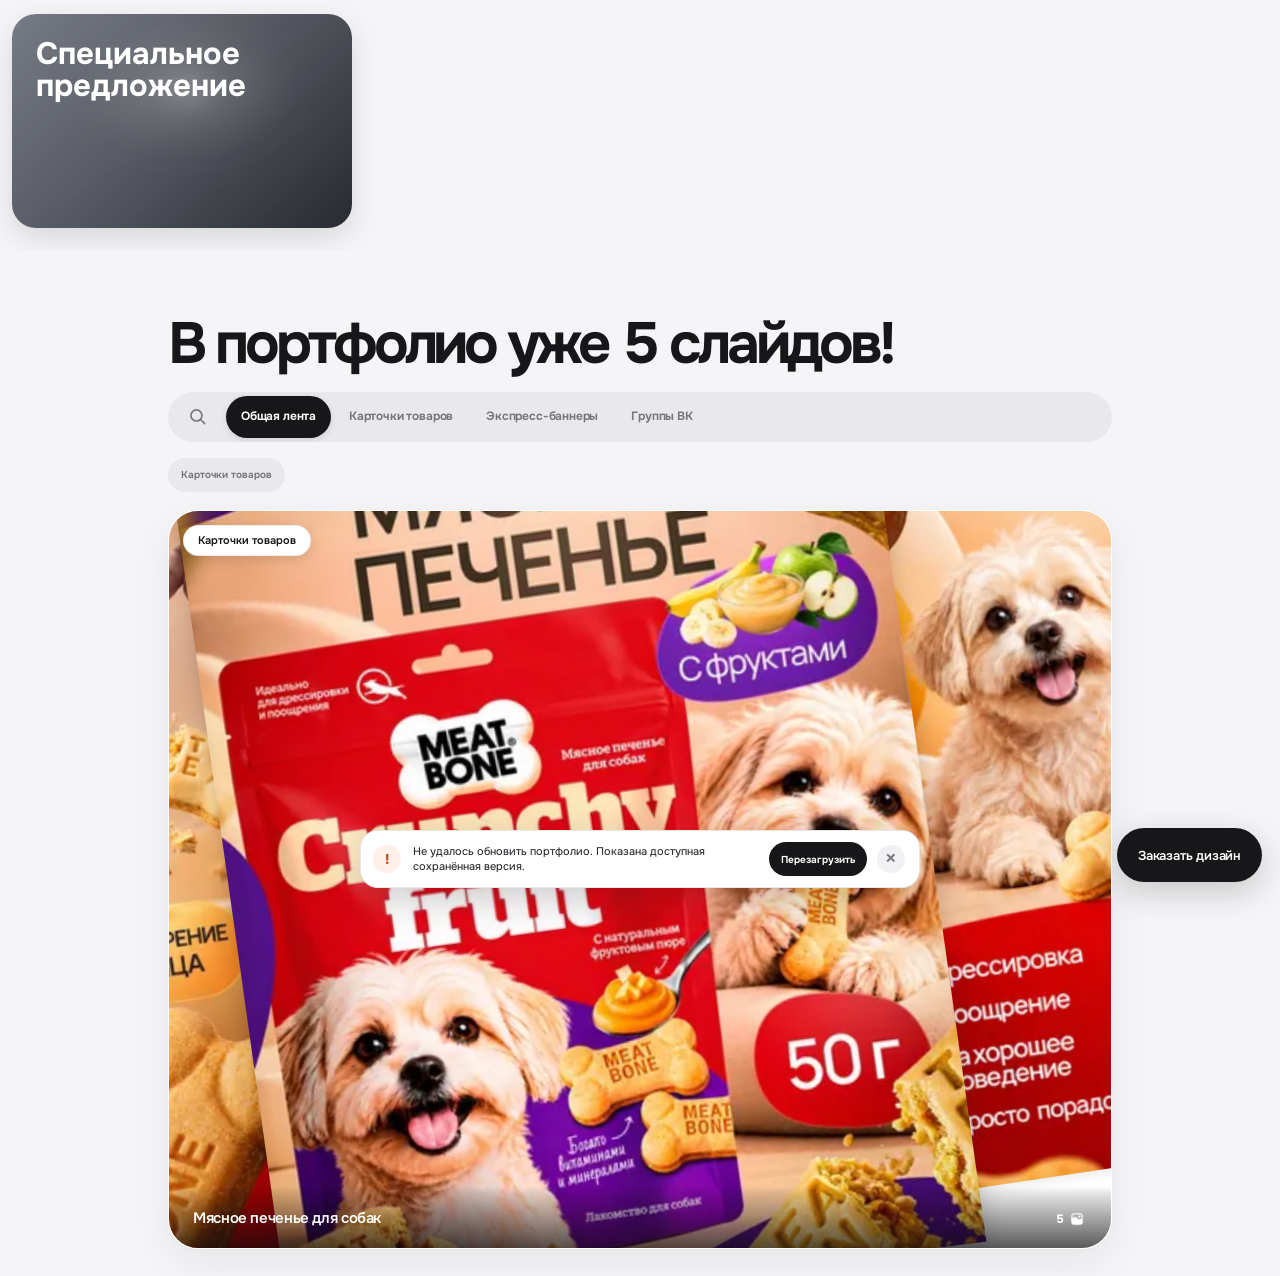
==== commit 05378723: "Add files via upload" ====
--- a/portfolio-blocks/index.html
+++ b/portfolio-blocks/index.html
@@ -5,23 +5,24 @@
   <meta name="theme-color" content="#f5f5f7">
   <meta http-equiv="Content-Security-Policy" content="default-src 'self'; script-src 'self' https://cdn.jsdelivr.net https://telegram.org; style-src 'self' 'unsafe-inline'; img-src 'self' data: blob: https://hkfubiqsepanqtuosfty.supabase.co; connect-src 'self' https://hkfubiqsepanqtuosfty.supabase.co https://cdn.jsdelivr.net; font-src 'self' data:; object-src 'none'; base-uri 'self'; form-action 'self'; upgrade-insecure-requests">
   <meta name="referrer" content="no-referrer"><meta name="description" content="Портфолио работ Кирилла Пухова">
-  <title>Работы — Пухов Кирилл</title><link rel="stylesheet" href="styles.css?v=20261116-59"><script defer src="js/telegram-app.js?v=20261116-08"></script><script type="module" src="js/catalog.js?v=20261116-58"></script>
-  <link rel="stylesheet" href="motion.css?v=20261116-41">
+  <title>Работы — Пухов Кирилл</title><link rel="stylesheet" href="styles.css?v=20261118-02"><script defer src="js/telegram-app.js?v=20261116-08"></script><script type="module" src="js/catalog.js?v=20261117-66"></script>
+  <link rel="stylesheet" href="motion.css?v=20261118-02">
+
+  <script defer src="js/site-loader.js?v=20261118-03"></script>
   <link rel="preload" href="assets/fonts/onest-cyrillic.woff2" as="font" type="font/woff2" crossorigin>
   <link rel="preload" href="assets/fonts/onest-latin.woff2" as="font" type="font/woff2" crossorigin>
 </head>
 <body class="catalog-page">
+    <section class="promo-cards" id="promoCards" aria-label="Специальные предложения"></section>
+
   <main class="catalog-shell">
-    <aside class="portfolio-notice" aria-label="Статус портфолио">
-      <span class="notice-mark" aria-hidden="true"></span>
-      <div><strong>Портфолио в разработке</strong><p>Постепенно добавляю новые и старые проекты.</p></div>
-    </aside>
-
     <header class="portfolio-heading"><h1>В портфолио уже <span class="portfolio-slide-count" id="portfolioSlideCount" aria-label="" aria-live="polite"></span> <span id="portfolioSlideWord">слайдов</span>!</h1></header>
     <nav class="segmented" id="typeTabs" aria-label="Тип работ"></nav>
     <div class="catalog-search-shell" id="catalogSearchPanel" inert aria-hidden="true"><label class="catalog-search" for="projectSearch"><svg viewBox="0 0 24 24" aria-hidden="true"><circle cx="10.8" cy="10.8" r="6.3"></circle><path d="m16 16 4.2 4.2"></path></svg><input id="projectSearch" type="text" inputmode="search" placeholder="Найти проект" autocomplete="off"></label></div>
     <div class="filters" id="filters" role="group" aria-label="Подкатегории"></div>
     <section class="work-grid" id="workGrid" aria-live="polite" aria-busy="true" aria-label="Работы"></section>
+
+
     <p class="empty-state" id="emptyState" hidden></p>
   </main>
   <a class="order-fab" href="contact.html" aria-label="Заказать дизайн"><span class="order-fab-label">Заказать дизайн</span></a>
--- a/portfolio-blocks/styles.css
+++ b/portfolio-blocks/styles.css
@@ -1,3 +1,4 @@
+
 :root{color-scheme:light;--bg:#f5f5f7;--surface:#fff;--ink:#171719;--muted:#8c8b90;--line:rgba(23,23,25,.08);--accent:#e56a28;font-family:-apple-system,BlinkMacSystemFont,"SF Pro Display","Segoe UI",sans-serif;color:var(--ink);background:var(--bg);font-synthesis:none;text-rendering:optimizeLegibility;-webkit-font-smoothing:antialiased}*{box-sizing:border-box}html{min-height:100%;scroll-behavior:smooth}body{margin:0;min-width:320px;min-height:100vh;min-height:100dvh;background:var(--bg)}button,input,select,textarea{font:inherit;color:inherit}button,a{-webkit-tap-highlight-color:transparent}button{cursor:pointer}a{color:inherit;text-decoration:none}img{display:block;max-width:100%}[hidden]{display:none!important}.eyebrow{margin:0;color:#a2a0a5;font-size:9px;font-weight:750;letter-spacing:.15em}.catalog-shell,.project-shell,.admin-shell{width:min(100%,920px);margin-inline:auto;padding:calc(22px + env(safe-area-inset-top,0px)) clamp(16px,4vw,30px) calc(28px + env(safe-area-inset-bottom,0px))}.catalog-header{display:flex;align-items:center;justify-content:space-between;margin:0 4px 18px}.catalog-header h1,.admin-section-title h1{margin:4px 0 0;font-size:clamp(27px,7vw,34px);line-height:1;font-weight:740;letter-spacing:-.065em}.admin-link,.icon-button{width:42px;height:42px;display:grid;place-items:center;border:0;border-radius:50%;background:var(--surface);color:var(--ink);font-size:22px;box-shadow:0 3px 12px rgba(25,25,30,.05)}.segmented{display:flex;gap:6px;margin-bottom:12px;padding:4px;border-radius:999px;background:#e9e9ed}.segment{min-height:42px;flex:1;padding:0 12px;border:0;border-radius:999px;background:transparent;color:#77767c;font-size:12px;font-weight:650;white-space:nowrap;transition:background .2s,color .2s,transform .18s}.segment.is-active{background:#171719;color:#fff}.segment:active,.category-chip:active,.admin-link:active{transform:scale(.97)}.filters{display:flex;gap:8px;overflow-x:auto;scrollbar-width:none;margin:0 -2px 12px;padding:0 2px 2px}.filters::-webkit-scrollbar{display:none}.category-chip{min-height:40px;padding:0 15px;flex:none;border:1px solid transparent;border-radius:999px;background:#e9e9ed;color:#77767c;font-size:11px;font-weight:650;white-space:nowrap;transition:background .2s,color .2s,transform .18s}.category-chip[aria-pressed="true"]{background:#fff;border-color:rgba(23,23,25,.12);color:#171719}.search{height:42px;display:flex;align-items:center;gap:9px;margin:0 2px 16px;padding:0 12px;border-radius:14px;background:rgba(255,255,255,.8);color:#8c8b90}.search span{font-size:22px;line-height:1}.search input{width:100%;border:0;outline:0;background:transparent;font-size:12px}.work-grid{display:grid;grid-template-columns:repeat(2,minmax(0,1fr));gap:16px} .work-block{content-visibility:auto;contain-intrinsic-size:auto 340px;min-width:0;overflow:hidden;border:1px solid rgba(255,255,255,.95);border-radius:30px;background:var(--surface);box-shadow:0 14px 42px rgba(25,25,30,.065),0 2px 7px rgba(25,25,30,.025);animation:block-in .42s cubic-bezier(.2,.8,.2,1) both;cursor:pointer;transition:transform .2s cubic-bezier(.2,.8,.2,1)}.work-block:active{transform:scale(.985)}.work-block:focus-visible{outline:3px solid rgba(23,23,25,.28);outline-offset:3px}@keyframes block-in{from{opacity:0;transform:translateY(12px)}to{opacity:1;transform:none}}.carousel-window{height:clamp(240px,37vw,300px);position:relative;overflow:hidden;isolation:isolate;background:#fff}.track{position:absolute;inset:0 auto auto 0;display:flex;align-items:flex-start;gap:10px;width:max-content;padding:16px 12px 0;animation:none!important;will-change:auto}.track.is-static{animation:none}.slide{position:relative;flex:none;width:clamp(112px,18vw,150px);aspect-ratio:3/4;overflow:hidden;border-radius:21px;background:#f1f1f3}.slide img{width:100%;height:100%;object-fit:cover;border-radius:inherit;box-shadow:none}.edge{position:absolute;z-index:2;top:0;bottom:0;left:0;width:16%;pointer-events:none;background:linear-gradient(90deg,#fff 0%,rgba(255,255,255,.75) 30%,transparent 100%)}.edge.right{left:auto;right:0;transform:scaleX(-1)}@keyframes carousel{from{transform:translateX(0)}to{transform:translateX(-50%)}}.block-caption{position:absolute;z-index:3;left:18px;right:18px;bottom:0;min-height:74px;display:flex;align-items:center;justify-content:space-between;gap:10px;background:linear-gradient(0deg,#fff 71%,rgba(255,255,255,0));padding-top:18px}.block-title{min-width:0;margin:0;font-size:14px;line-height:1.2;font-weight:700;letter-spacing:-.035em}.slide-count{height:34px;min-width:48px;flex:none;display:flex;align-items:center;justify-content:center;gap:6px;padding:0 10px;border-radius:999px;background:#f0f0f2;color:#27272a;font-size:11px;font-weight:700;font-variant-numeric:tabular-nums}.slide-count svg{width:14px;height:14px}.block-detail{display:flex;align-items:center;justify-content:space-between;gap:10px;padding:0 18px 16px;color:var(--muted);font-size:10px}.block-detail strong{font-weight:600}.block-arrow{color:var(--accent);font-size:18px}.empty-state{margin:8px 0;padding:22px;border-radius:22px;background:#fff;color:var(--muted);font-size:12px;line-height:1.5;text-align:center}
 /* Project page */
 .project-shell{max-width:820px;padding-top:calc(18px + env(safe-area-inset-top,0px));animation:page-in .38s cubic-bezier(.2,.8,.2,1) both}@keyframes page-in{from{opacity:0;transform:translateY(10px)}to{opacity:1;transform:none}}.back-button{width:max-content;min-height:44px;display:flex;align-items:center;gap:9px;color:#636268;font-size:12px;font-weight:600}.back-button>span:first-child{width:38px;height:38px;display:grid;place-items:center;border-radius:50%;background:#fff;color:#171719;font-size:29px;line-height:1;box-shadow:0 3px 12px rgba(25,25,30,.05)}.project-intro{max-width:650px;margin:32px auto 28px;text-align:center}.project-intro .eyebrow{margin-bottom:12px;color:var(--accent)}.project-intro h1{margin:0 auto 13px;font-size:clamp(32px,8.5vw,62px);line-height:.98;font-weight:750;letter-spacing:-.07em}.project-description{max-width:520px;margin:0 auto;color:#77767c;font-size:clamp(13px,3.6vw,16px);line-height:1.55}.project-meta{display:flex;justify-content:center;flex-wrap:wrap;gap:10px;margin-top:22px}.meta-pill{min-width:142px;padding:12px 17px;display:flex;flex-direction:column;align-items:center;gap:6px;border:1px solid rgba(23,23,25,.035);border-radius:19px;background:#ededf0}.meta-pill span{color:#838187;font-size:9px;font-weight:600;letter-spacing:.025em}.meta-pill strong{color:#171719;font-size:15px;line-height:1.15;font-weight:750;letter-spacing:-.02em}.project-gallery{display:grid;grid-template-columns:repeat(2,minmax(0,1fr));gap:11px;touch-action:pan-y}.gallery-item{min-width:0;padding:0;overflow:hidden;border:0;border-radius:22px;background:#fff;cursor:zoom-in;box-shadow:none}.gallery-item:first-child{grid-column:1/-1;max-width:690px;justify-self:center;border-radius:27px}.gallery-item img{width:100%;height:auto;object-fit:contain;border-radius:inherit;box-shadow:none}.gallery-item:active{transform:scale(.99)}.contact-button{min-height:52px;width:max-content;max-width:100%;display:flex;align-items:center;justify-content:center;gap:20px;margin:27px auto 0;padding:0 21px;border-radius:999px;background:#171719;color:#fff;font-size:12px;font-weight:650}.contact-button span{color:#f0935a;font-size:18px}
@@ -1172,4 +1173,257 @@
 body.catalog-page .work-block .slide-count img.photo-count-icon{filter:brightness(0) invert(1)!important}
 body.tg-mini-app.contact-page .contact-shell{padding-top:calc(8px + max(env(safe-area-inset-top,0px),var(--tg-content-safe-area-inset-top,0px),var(--tg-safe-area-inset-top,0px)))!important}
 
+
 @media(prefers-reduced-motion:reduce){.start-stage::before,.scene-orbit,.start-scroll-mark,.wordmark-scene::before{animation:none!important}.wordmark-scene,.wordmark,.portrait-layer{transition:none!important}}
+
+
+/* Promo cards, Telegram contact spacing, and article rhythm. */
+.promo-cards{margin:0 0 22px;overflow:hidden}.promo-cards-heading{display:flex;justify-content:space-between;align-items:center;margin:0 2px 11px}.promo-cards-heading .eyebrow{color:#86848b}.promo-cards-heading>span{font-size:10px;color:#8b8990}.promo-cards-track{display:flex;gap:14px;overflow-x:auto;scroll-snap-type:x mandatory;padding:5px 3px 18px;scrollbar-width:none}.promo-cards-track::-webkit-scrollbar{display:none}.promo-card-wrap{flex:0 0 min(82vw,340px);scroll-snap-align:center;perspective:1200px}.promo-card{--tilt-x:0deg;--tilt-y:0deg;position:relative;aspect-ratio:1.586;cursor:pointer;touch-action:pan-y;filter:drop-shadow(0 18px 18px rgba(25,20,20,.2));transform:rotateX(var(--tilt-x)) rotateY(var(--tilt-y));transition:transform .24s cubic-bezier(.2,.75,.25,1)}.promo-card-inner{position:absolute;inset:0;transform-style:preserve-3d;transition:transform .72s cubic-bezier(.2,.75,.25,1)}.promo-card.is-flipped .promo-card-inner{transform:rotateY(180deg)}.promo-face{position:absolute;inset:0;display:flex;flex-direction:column;justify-content:center;padding:clamp(20px,6vw,31px);overflow:hidden;border:1px solid #ffffff75;border-radius:24px;color:#fff;backface-visibility:hidden;-webkit-backface-visibility:hidden;background:radial-gradient(ellipse at 12% 8%,#ffffff8a,transparent 33%),linear-gradient(135deg,#24232a,#101014 62%,#39363b);box-shadow:inset 0 1px 1px #ffffff8c,inset 0 -18px 40px #0000002e}.promo-face:before{content:"";position:absolute;inset:-50%;background:linear-gradient(115deg,transparent 38%,#ffffff61 48%,transparent 63%);transform:translateX(-35%) rotate(8deg);transition:transform .7s ease}.promo-card:hover .promo-face:before,.promo-card.is-tapped .promo-face:before{transform:translateX(35%) rotate(8deg)}.promo-back{transform:rotateY(180deg);align-items:center;text-align:center;background:linear-gradient(135deg,#36343c,#111116 65%,var(--promo-accent,#e56a28))}.promo-winter .promo-face{background:linear-gradient(135deg,#113a66,#101c39 60%,#256a96)}.promo-neon .promo-face{background:linear-gradient(135deg,#180b28,#090812 65%,#311052)}.promo-card-no{position:absolute;right:22px;top:20px;font-size:11px;color:#ffffff91}.promo-spark{position:absolute;right:23px;top:42px;color:var(--promo-accent,#e56a28);font-size:27px}.promo-kicker{position:relative;z-index:1;margin:0 0 9px;font-size:8px;font-weight:800;letter-spacing:.18em;color:#ffffffa8}.promo-front h2{position:relative;z-index:1;max-width:84%;margin:0;font-size:clamp(22px,6vw,31px);line-height:1.02}.promo-timer-label{position:relative;z-index:1;margin:13px 0 3px;color:#ffffffad;font-size:9px}.promo-timer{position:relative;z-index:1;font-size:clamp(18px,5vw,24px);font-variant-numeric:tabular-nums;letter-spacing:.08em}.promo-hint{position:absolute;left:22px;bottom:18px;font-size:8px;color:#ffffff91}.promo-back .promo-hint{left:auto;right:22px}.promo-code{position:relative;z-index:1;margin:4px 0 15px;font-size:clamp(23px,7vw,35px);letter-spacing:.12em}.promo-copy{position:relative;z-index:1;min-height:38px;padding:0 17px;border:1px solid #ffffff70;border-radius:999px;background:#ffffff20;color:#fff;font-size:10px;font-weight:700}.promo-card-wrap.is-expired{opacity:.62}.promo-admin-form{margin-top:18px;padding:18px;border-radius:20px;background:#f5f5f7}.promo-admin-form[hidden]{display:none}.promo-check{display:flex!important;align-items:center;gap:8px!important}.promo-check input{width:17px!important;min-height:17px!important;accent-color:#e56a28}.promo-admin-section .form-grid{grid-template-columns:repeat(2,minmax(0,1fr))}
+body.tg-mini-app.contact-page .contact-shell{padding-top:calc(2px + max(env(safe-area-inset-top,0px),var(--tg-content-safe-area-inset-top,0px),var(--tg-safe-area-inset-top,0px)))!important;align-content:start!important}.tg-mini-app.contact-page .contact-card{margin-top:12px!important}
+body.project-page .case-article{gap:34px!important}.case-article .article-rich{font-size:16px;line-height:1.58!important;color:#45444a}.case-article .article-rich p{margin:0 0 1.05em!important}.case-article .article-rich p+p{margin-top:.2em!important}.case-article .article-rich h2{margin:1.45em 0 .55em!important;line-height:1.08!important}.case-article .article-rich h3{margin:1.2em 0 .5em!important;line-height:1.12!important}.case-article .article-rich ul,.case-article .article-rich ol{margin:1em 0 1.2em!important;line-height:1.5!important}.case-article .article-image-block{margin:0!important}
+
+/* Final promo 3D pass and stable article rhythm. */
+.promo-cards{overflow:visible!important;margin-bottom:28px!important}
+.promo-cards-track{overflow-x:auto!important;overflow-y:visible!important;padding:18px 18px 32px!important;margin:-8px -18px!important;touch-action:pan-x pan-y}
+.promo-card-wrap{padding:4px 0 12px!important}
+.promo-card{touch-action:pan-y!important;transform:perspective(900px) rotateX(var(--tilt-x)) rotateY(var(--tilt-y)) translateZ(0)!important;transform-style:preserve-3d!important;filter:drop-shadow(0 22px 24px rgba(16,14,20,.28))!important}
+.promo-card-inner{transform-style:preserve-3d!important}
+.promo-face{transform-style:preserve-3d!important;box-shadow:inset 0 1px 1px #ffffff9c,inset 0 -24px 48px #00000038,0 1px 0 #ffffff35!important}
+.promo-face:before{background:radial-gradient(circle at var(--shine-x,50%) var(--shine-y,35%),#ffffff9c 0,#ffffff42 8%,transparent 28%),linear-gradient(115deg,transparent 35%,#ffffff78 48%,#ffffff10 54%,transparent 68%)!important;transform:translateZ(2px) rotate(8deg)!important}
+.promo-card.is-swiping .promo-face:before{animation:promo-foil-sweep .5s ease both}
+@keyframes promo-foil-sweep{from{opacity:.35;transform:translate3d(-35%,0,2px) rotate(8deg)}to{opacity:1;transform:translate3d(35%,0,2px) rotate(8deg)}}
+.promo-timer-wrap{position:relative;z-index:1;display:grid;gap:7px;margin-top:18px}.promo-timer-line{display:block;width:clamp(90px,28vw,150px);height:3px;border-radius:999px;background:linear-gradient(90deg,var(--promo-accent,#e56a28),#ffffffc7);transform-origin:left;animation:promo-time-pulse 2s ease-in-out infinite}.promo-card.is-timer-ending .promo-timer{color:#ffd1bc;animation:promo-timer-alert .8s ease-in-out infinite}.promo-card.is-timer-ending .promo-timer-line{animation:promo-time-ending .8s ease-in-out infinite}@keyframes promo-time-pulse{50%{opacity:.55;transform:scaleX(.72)}}@keyframes promo-time-ending{50%{transform:scaleX(.42);filter:brightness(1.5)}}@keyframes promo-timer-alert{50%{transform:scale(1.06);text-shadow:0 0 18px #ff8c5f}}
+body.project-page .case-article{gap:24px!important}.case-article .article-rich{line-height:1.58!important}.case-article .article-rich p{margin:0!important}.case-article .article-rich p+p{margin-top:1em!important}.case-article .article-rich h2,.case-article .article-rich h3{margin-block:1.35em .55em!important}.case-article .article-rich ul,.case-article .article-rich ol{margin-block:1em 1.15em!important}.case-article .article-rich>*:first-child{margin-top:0!important}.case-article .article-rich>*:last-child{margin-bottom:0!important}.case-article .article-image-block{margin-block:0!important}
+@media(prefers-reduced-motion:reduce){.promo-card,.promo-card-inner,.promo-face:before,.promo-timer-line,.promo-timer{animation:none!important;transition:none!important}}
+
+
+/* Physical promo card: one light source, real thickness, gradient glass surfaces. */
+.promo-cards-track{overflow-x:auto!important;overflow-y:visible!important;padding:22px 24px 38px!important;margin:-10px -24px!important;touch-action:pan-x pan-y}.promo-card-wrap{padding:6px 0 18px!important}.promo-card{perspective:1100px!important;transform-style:preserve-3d!important;filter:drop-shadow(0 24px 26px rgba(12,12,18,.32))!important}.promo-card-body{position:absolute;inset:0;transform-style:preserve-3d;transition:transform .76s cubic-bezier(.16,1,.3,1)}.promo-card.is-flipped .promo-card-body{transform:rotateY(180deg)}.promo-face{overflow:hidden!important;transform-style:preserve-3d!important;background:linear-gradient(135deg,#ffffff18,#ffffff05 42%,#00000030),radial-gradient(circle at 18% 8%,var(--promo-accent,#e56a28)77,transparent 0),linear-gradient(135deg,#292732,#111119 72%)!important;box-shadow:inset 0 1px 0 #ffffff58,inset 0 -22px 42px #00000040!important}.promo-face:before{display:none!important}.promo-face:after{content:"";position:absolute;inset:0;z-index:3;pointer-events:none;border-radius:inherit;background:radial-gradient(circle at var(--light-x,35%) var(--light-y,25%),#ffffffbc 0,#ffffff42 7%,transparent 27%);mix-blend-mode:screen;transform:translateZ(8px)}.promo-back{background:linear-gradient(135deg,#ffffff15,#ffffff04 38%,#0000003c),linear-gradient(135deg,#28252f,#111116 62%,var(--promo-accent,#e56a28))!important}.promo-icon-bg{position:absolute;z-index:0;right:-8%;bottom:-30%;font-size:clamp(150px,42vw,230px);line-height:.8;color:var(--promo-accent,#e56a28);opacity:.25;transform:rotate(-15deg) translateZ(12px);filter:blur(.2px) drop-shadow(0 0 18px var(--promo-accent,#e56a28));pointer-events:none}.promo-front h2,.promo-timer-wrap,.promo-code,.promo-copy{position:relative;z-index:5}.promo-edge{position:absolute;z-index:0;display:block;pointer-events:none;background:linear-gradient(90deg,#0d0c12,#7b7486 48%,#17151d);box-shadow:0 0 8px #00000070}.promo-edge-top,.promo-edge-bottom{left:10px;right:10px;height:7px;transform:translateZ(-4px);border-radius:50%}.promo-edge-top{top:-2px}.promo-edge-bottom{bottom:-2px}.promo-edge-left,.promo-edge-right{top:8px;bottom:8px;width:7px;transform:translateZ(-4px);border-radius:50%}.promo-edge-left{left:-2px}.promo-edge-right{right:-2px}.promo-light{position:absolute;inset:-8%;z-index:8;pointer-events:none;border-radius:inherit;background:radial-gradient(circle at var(--light-x,35%) var(--light-y,25%),#ffffff85 0,#ffffff22 6%,transparent 25%);mix-blend-mode:screen;transform:translateZ(16px)}.promo-timer-line{width:clamp(90px,28vw,150px)!important;background:linear-gradient(90deg,var(--promo-accent,#e56a28),#ffffffc7)!important;transform:scaleX(var(--time-progress,1))!important;animation:none!important}.promo-card.is-timer-ending .promo-timer{color:#ffd1bc;animation:promo-timer-alert .8s ease-in-out infinite}.promo-card.is-timer-ending .promo-timer-line{filter:brightness(1.5)}
+.case-article .article-rich,.case-article-title{letter-spacing:-.018em!important}.case-article .article-rich p{line-height:1.52!important}.case-article .article-rich h2,.case-article .article-rich h3{letter-spacing:-.035em!important}.case-article>*+*{margin-top:0!important}
+@media(prefers-reduced-motion:reduce){.promo-card-body,.promo-face:after,.promo-light{transition:none!important}.promo-card.is-timer-ending .promo-timer{animation:none!important}}
+
+@media(max-width:600px){.promo-card-wrap{flex-basis:min(86vw,340px)}.promo-face{border-radius:20px}.promo-admin-section .form-grid{grid-template-columns:1fr}.case-article .article-rich{font-size:15px;line-height:1.55!important}}
+
+/* Solid foil lighting, stable promo layout and controlled entrance. */
+.promo-cards[hidden]{display:none!important;}
+.promo-cards:not([hidden]){display:block;min-height:clamp(245px,28vw,310px);margin:0 0 28px!important;overflow:visible!important;}
+.promo-cards-track{display:flex;justify-content:center;overflow-x:auto!important;overflow-y:visible!important;padding:24px 24px 34px!important;margin:0!important;scrollbar-width:none;}
+.promo-card-wrap{flex:0 0 min(82vw,340px)!important;padding:0!important;}
+.promo-card{border-radius:24px;overflow:visible;filter:drop-shadow(0 14px 18px rgba(20,18,26,.16))!important;animation:promo-card-intro .72s cubic-bezier(.18,.85,.25,1.15) both;}
+.promo-card-body{border-radius:24px;}
+.promo-face{border:0!important;border-radius:24px!important;overflow:hidden!important;box-shadow:inset 0 -18px 34px rgba(0,0,0,.24)!important;background:linear-gradient(135deg,#777b84,#444852 54%,#282b32)!important;}
+.promo-face:before{content:""!important;display:block!important;position:absolute;z-index:2;inset:0;pointer-events:none;border-radius:inherit;background:radial-gradient(ellipse at var(--reflection-x) var(--reflection-y),rgba(255,255,255,.78),rgba(255,255,255,.26) 12%,transparent 43%);opacity:var(--reflection-intensity);mix-blend-mode:screen;filter:blur(12px);transform:translateZ(2px)!important;transition:opacity .18s ease,background .18s ease!important;}
+.promo-face:after{content:"";position:absolute;z-index:1;inset:0;pointer-events:none;border-radius:inherit;background:linear-gradient(145deg,transparent 12%,rgba(255,255,255,.12) 48%,transparent 84%);opacity:calc(var(--surface-light) * .5);mix-blend-mode:screen;transform:translateZ(3px);}
+.promo-card .promo-face{background:linear-gradient(135deg,#777b84,#444852 54%,#282b32)!important;}
+.promo-edge,.promo-light{display:none!important;}
+.promo-timer-wrap{display:grid!important;grid-template-columns:1fr auto;align-items:center;gap:8px 12px!important;margin-top:17px!important;}
+.promo-timer-caption{grid-column:1;color:rgba(255,255,255,.72);font-size:11px;font-weight:600;letter-spacing:.02em;}
+.promo-timer{grid-column:2;grid-row:1;font-size:clamp(16px,4.8vw,21px)!important;letter-spacing:.045em!important;}
+.promo-timer-line{grid-column:1/-1;position:relative;width:100%!important;height:5px!important;border-radius:999px;background:rgba(255,255,255,.22)!important;overflow:hidden;transform:none!important;}
+.promo-timer-line:before{content:"";display:block;width:100%;height:100%;border-radius:inherit;background:rgba(255,255,255,.92);transform:scaleX(var(--time-progress,0));transform-origin:left;transition:transform .4s linear;}
+.promo-card.is-timer-ending .promo-timer-line:before{background:#fff;}
+.promo-card.is-timer-ending .promo-timer{animation:none!important;color:#fff!important;}
+@keyframes promo-card-intro{0%{opacity:0;transform:perspective(900px) rotateY(-92deg) scale(.94)}65%{opacity:1;transform:perspective(900px) rotateY(9deg) scale(1.015)}100%{opacity:1;transform:perspective(900px) rotateY(0) scale(1)}}
+@media(prefers-reduced-motion:reduce){.promo-card{animation:none!important}.promo-face:before,.promo-timer-line:before{transition:none!important}}
+@media(max-width:600px){.promo-cards:not([hidden]){min-height:clamp(235px,72vw,285px)}.promo-card-wrap{flex-basis:min(86vw,340px)!important}.promo-face{border-radius:20px!important}.promo-card,.promo-card-body{border-radius:20px;}}
+
+/* Holographic reflection: the foil responds to the reflected fixed light source. */
+.promo-card{--reflection-intensity:0;--reflection-x:50%;--reflection-y:50%;--holo-angle:0deg;--surface-light:1;transform:perspective(1100px) rotateX(var(--tilt-x,0deg)) rotateY(var(--tilt-y,0deg)) translateZ(0)!important;}
+.promo-face{border:0!important;box-shadow:inset 0 -24px 48px #00000040!important;background:linear-gradient(135deg,#ffffff12,#ffffff04 42%,#00000030),linear-gradient(135deg,#292732,#111119 72%)!important;}
+.promo-face:before{content:""!important;display:block!important;position:absolute;z-index:2;pointer-events:none;left:calc(var(--reflection-x) - 42%);top:calc(var(--reflection-y) - 42%);width:84%;height:84%;background:linear-gradient(112deg,transparent 34%,#ffffff 47%,#ffffff 53%,transparent 66%);opacity:var(--reflection-intensity);mix-blend-mode:screen;filter:blur(10px);transform:rotate(calc(var(--holo-angle) + 24deg)) translateZ(2px)!important;transition:opacity .18s ease,left .18s ease,top .18s ease,transform .18s ease!important;}
+.promo-face:after{content:"";position:absolute;inset:0;z-index:3;pointer-events:none;border-radius:inherit;background:conic-gradient(from var(--holo-angle),#ff4c6a,#ffc34d,#83e875,#4de5e8,#7778ff,#e66cff,#ff4c6a);opacity:calc(var(--reflection-intensity) * .68);mix-blend-mode:color-dodge;transform:translateZ(8px);transition:opacity .18s ease,background .18s ease!important;}
+.promo-front h2,.promo-timer-wrap,.promo-code,.promo-copy{z-index:5!important;}
+.promo-edge,.promo-light{display:none!important;}
+.promo-card.is-swiping .promo-face:before{animation:none!important;}
+
+
+
+/* Final promo overrides. Keep these after the legacy promo rules above. */
+.promo-card-wrap{animation:promo-card-intro .72s cubic-bezier(.18,.85,.25,1.15) both;}
+.promo-card{animation:none!important;filter:drop-shadow(0 14px 18px rgba(20,18,26,.16))!important;border-radius:24px;}
+.promo-face,.promo-card .promo-face{border:0!important;border-radius:24px!important;background:linear-gradient(135deg,#777b84,#444852 54%,#282b32)!important;box-shadow:inset 0 -18px 34px rgba(0,0,0,.24)!important;}
+.promo-face:before{content:""!important;display:block!important;position:absolute;z-index:2;inset:0;pointer-events:none;border-radius:inherit;background:radial-gradient(ellipse at var(--reflection-x,50%) var(--reflection-y,50%),rgba(255,255,255,.78),rgba(255,255,255,.26) 12%,transparent 43%)!important;opacity:var(--reflection-intensity,0)!important;mix-blend-mode:screen;filter:blur(12px);transform:translateZ(2px)!important;}
+.promo-face:after{content:""!important;position:absolute;z-index:1;inset:0;pointer-events:none;border-radius:inherit;background:linear-gradient(145deg,transparent 12%,rgba(255,255,255,.12) 48%,transparent 84%)!important;opacity:calc(var(--surface-light,0) * .5)!important;mix-blend-mode:screen;transform:translateZ(3px)!important;}
+.promo-edge,.promo-light{display:none!important;}
+.promo-timer-wrap{display:grid!important;grid-template-columns:1fr auto;align-items:center;gap:8px 12px!important;margin-top:17px!important;}
+.promo-timer-caption{grid-column:1;color:rgba(255,255,255,.72);font-size:11px;font-weight:600;letter-spacing:.02em;}
+.promo-timer{grid-column:2;grid-row:1;font-size:clamp(16px,4.8vw,21px)!important;letter-spacing:.045em!important;}
+.promo-timer-line{grid-column:1/-1;position:relative;width:100%!important;height:5px!important;border-radius:999px;background:rgba(255,255,255,.22)!important;overflow:hidden;transform:none!important;}
+.promo-timer-line:before{content:"";display:block;width:100%;height:100%;border-radius:inherit;background:rgba(255,255,255,.92)!important;transform:scaleX(var(--time-progress,0));transform-origin:left;transition:transform .4s linear;}
+@keyframes promo-card-intro{0%{opacity:0;transform:perspective(900px) rotateY(-92deg) scale(.94)}65%{opacity:1;transform:perspective(900px) rotateY(9deg) scale(1.015)}100%{opacity:1;transform:perspective(900px) rotateY(0) scale(1)}}
+@media(prefers-reduced-motion:reduce){.promo-card-wrap{animation:none!important}.promo-face:before,.promo-timer-line:before{transition:none!important}}
+@media(max-width:600px){.promo-face,.promo-card .promo-face,.promo-card-wrap{border-radius:20px!important;}.promo-card-body{border-radius:20px;}}
+
+.promo-cards{position:relative;min-height:clamp(270px,31vw,330px)!important;margin:0 0 28px!important;padding:8px 0 26px!important;overflow:visible!important;}
+.promo-cards-track{display:flex!important;justify-content:flex-start!important;gap:14px!important;overflow-x:auto!important;overflow-y:visible!important;scroll-snap-type:x mandatory!important;padding:24px max(24px,calc((100% - min(82vw,340px))/2)) 34px!important;margin:0!important;scrollbar-width:none!important;}
+.promo-cards-track::-webkit-scrollbar{display:none!important;}
+.promo-card-wrap{flex:0 0 min(82vw,340px)!important;scroll-snap-align:center!important;scroll-snap-stop:always;}
+.promo-card{filter:drop-shadow(0 18px 20px rgba(20,18,26,.2))!important;}
+.promo-card .promo-face{background:linear-gradient(var(--promo-gradient-angle,135deg),var(--promo-color-start,#777b84),var(--promo-color-end,#282b32))!important;}
+.promo-icon-bg{display:none!important;}
+.admin-row button,.primary-button,.secondary-button,.delete-button{color:#fff!important;}
+.admin-row button{background:#171719!important;}
+.promo-admin-section .form-grid{grid-template-columns:repeat(2,minmax(0,1fr));}
+@media(max-width:600px){.promo-cards{min-height:clamp(260px,78vw,310px)!important;}.promo-cards-track{padding-inline:max(18px,calc((100% - min(86vw,340px))/2));}.promo-card-wrap{flex-basis:min(86vw,340px)!important;}}
+
+
+/* Promo final geometry: colored shade, left-start rail, unclipped shadow. */
+.promo-cards{overflow:visible!important;clip-path:none!important;}
+.promo-cards-track{overflow-x:auto!important;overflow-y:visible!important;padding:24px 0 42px!important;margin:0!important;scroll-padding-inline:0!important;}
+.promo-card-wrap{scroll-snap-align:start!important;}
+.promo-card .promo-face{background:linear-gradient(var(--promo-gradient-angle,135deg),var(--promo-color-start,#777b84),var(--promo-color-end,#282b32))!important;box-shadow:inset 0 -24px 48px color-mix(in srgb,var(--promo-dark-end,#282b32) 78%,transparent)!important;}
+.promo-face:after{background:linear-gradient(145deg,transparent 12%,rgba(255,255,255,.1) 48%,transparent 84%)!important;opacity:calc(var(--surface-light,0) * .7)!important;}
+.promo-subtitle{position:relative;z-index:5;margin:8px 0 0;max-width:88%;color:rgba(255,255,255,.76);font-size:clamp(11px,2.7vw,13px);line-height:1.3;}
+@media(max-width:600px){.promo-cards-track{padding-left:0!important;padding-right:0!important;}.promo-card-wrap{scroll-snap-align:start!important;}}
+
+
+.promo-track-clip{position:relative;overflow:hidden!important;padding-block:24px 38px;margin-block:-24px -38px;}
+.promo-cards-track{overflow-x:auto!important;overflow-y:hidden!important;padding:24px 20px 40px!important;margin:0!important;scroll-snap-type:x mandatory!important;}
+.promo-card-wrap{padding:0 0 16px!important;filter:drop-shadow(0 18px 22px rgba(20,18,26,.24));}
+.promo-card{filter:none!important;}
+.promo-card .promo-face{background:linear-gradient(var(--promo-gradient-angle,135deg),var(--promo-color-start,#777b84),var(--promo-color-end,#282b32))!important;box-shadow:inset 0 -28px 58px color-mix(in srgb,var(--promo-dark-end,#282b32) 92%,transparent)!important;}
+.promo-track-clip{display:contents!important;}
+.promo-cards{overflow:visible!important;}
+.promo-cards-track{display:flex!important;justify-content:flex-start!important;gap:14px!important;overflow-x:auto!important;overflow-y:hidden!important;scroll-snap-type:x mandatory!important;padding:26px 18px 44px!important;margin:0!important;scrollbar-width:none!important;}
+.promo-card-wrap{flex:0 0 min(82vw,340px)!important;scroll-snap-align:start!important;scroll-snap-stop:always;padding:0!important;filter:drop-shadow(0 16px 20px rgba(20,18,26,.22));}
+.promo-card{filter:none!important;}
+.promo-card .promo-face{background:linear-gradient(var(--promo-gradient-angle,135deg),var(--promo-color-start,#777b84),var(--promo-color-end,#282b32))!important;box-shadow:inset 0 -28px 58px color-mix(in srgb,var(--promo-dark-end,#282b32) 92%,transparent)!important;}
+.promo-subtitle{position:relative;z-index:5;margin:8px 0 0;max-width:88%;color:rgba(255,255,255,.82);font-size:clamp(11px,2.7vw,13px);line-height:1.3;}
+@media(max-width:600px){.promo-cards-track{padding-left:12px!important;padding-right:18px!important;}.promo-card-wrap{flex-basis:min(86vw,340px)!important;}}
+
+
+/* Match promo rail to the catalog content gutter. */
+.promo-cards-track{padding-left:clamp(16px,4vw,30px)!important;padding-right:clamp(16px,4vw,30px)!important;}
+@media(max-width:600px){.promo-cards-track{padding-left:16px!important;padding-right:16px!important;}}
+
+
+/* Final promo spacing and stronger physical highlight. */
+.promo-cards{padding-inline:clamp(16px,4vw,30px)!important;}
+.promo-cards-track{padding-left:0!important;padding-right:0!important;}
+.promo-face{padding:24px!important;}
+.promo-face:before{background:radial-gradient(ellipse at var(--reflection-x,50%) var(--reflection-y,50%),rgba(255,255,255,.98),rgba(255,255,255,.48) 14%,transparent 48%)!important;opacity:calc(var(--reflection-intensity,0) * 1.35)!important;filter:blur(9px)!important;}
+.promo-face:after{opacity:calc(var(--surface-light,0) * .8)!important;}
+@media(max-width:600px){.promo-cards{padding-inline:16px!important;}.promo-face{padding:22px!important;}}
+
+.promo-subtitle{margin-top:8px;color:rgba(255,255,255,.8);font-size:clamp(11px,2.7vw,13px);line-height:1.3;}
+
+/* Scroll rail owns enough inner room for full cards and their shadows. */
+.promo-cards{overflow:visible!important;clip-path:none!important;}
+.promo-cards-track{overflow-x:auto!important;overflow-y:hidden!important;padding:24px 24px 40px!important;margin:0 -24px!important;scroll-padding-inline:24px!important;scroll-snap-type:x mandatory!important;}
+.promo-card-wrap{flex:0 0 min(82vw,340px)!important;scroll-snap-align:start!important;scroll-snap-stop:always;padding:0!important;filter:drop-shadow(0 15px 18px rgba(20,18,26,.22))!important;animation:promo-card-enter .38s cubic-bezier(.2,.75,.25,1) both!important;}
+.promo-card{filter:none!important;}
+.promo-cards-track>.promo-card-wrap:first-child{margin-left:0!important;}
+.promo-actions{position:relative;z-index:5;display:grid;gap:10px;justify-items:center;margin-top:14px;}
+.promo-actions .promo-copy,.promo-order{position:relative;z-index:5;display:inline-flex;align-items:center;justify-content:center;min-height:38px;padding:0 16px;border:1px solid #ffffff85;border-radius:999px;background:#ffffff20;color:#fff;font-size:11px;font-weight:700;text-decoration:none;cursor:pointer;transition:transform .2s ease,background .2s ease,box-shadow .2s ease;}
+.promo-cards-track{margin-inline:0!important;}
+
+/* Final scrollport: shadows stay inside its positive padding, never clipped by an outer mask. */
+.promo-track-clip{display:contents!important;overflow:visible!important;}
+.promo-cards{overflow:visible!important;clip-path:none!important;}
+.promo-cards-track{overflow-x:auto!important;overflow-y:hidden!important;margin:0!important;padding:28px 28px 44px!important;scroll-padding-inline:28px!important;scroll-snap-type:x mandatory!important;}
+.promo-card-wrap{flex:0 0 min(82vw,340px)!important;padding:0!important;filter:drop-shadow(0 16px 20px rgba(20,18,26,.22))!important;}
+.promo-cards-track>.promo-card-wrap:first-child{margin-left:0!important;}
+.promo-copy.is-copied{animation:promo-copy-success .42s cubic-bezier(.2,.8,.25,1)!important;}
+@media(max-width:600px){.promo-cards-track{padding:26px 22px 42px!important;scroll-padding-inline:22px!important;}.promo-card-wrap{flex-basis:min(86vw,340px)!important;}}
+
+
+.promo-copy.is-copied{animation:promo-copy-success .42s cubic-bezier(.2,.8,.25,1);background:#ffffff40;box-shadow:0 0 0 5px #ffffff20;}
+.promo-actions .promo-copy:active,.promo-order:active{transform:scale(.96);}
+@keyframes promo-card-enter{from{opacity:0;transform:translateY(9px) scale(.985)}to{opacity:1;transform:translateY(0) scale(1)}}
+@keyframes promo-copy-success{50%{transform:scale(1.06)}}
+.contact-promos{margin-top:28px;padding-bottom:18px;}
+.contact-promos .promo-cards{min-height:0!important;margin-bottom:0!important;}
+@media(max-width:600px){.promo-cards-track{padding-inline:20px!important;margin-inline:-20px!important;scroll-padding-inline:20px!important;}.promo-card-wrap{flex-basis:min(86vw,340px)!important;}.contact-promos{margin-top:22px;}}
+@media(prefers-reduced-motion:reduce){.promo-card-wrap,.promo-copy.is-copied{animation:none!important;}}
+
+
+/* No negative rail margins: keep both card edges and shadows inside the scrollport. */
+.promo-cards-track{margin-inline:0!important;padding-inline:28px!important;}
+@media(max-width:600px){.promo-cards-track{margin-inline:0!important;padding-inline:24px!important;}}
+
+
+.promo-cards-track{margin-inline:0!important;padding-inline:10px!important;scroll-padding-inline:10px!important;}
+
+.promo-admin-section [name="code"]{display:block;}
+.promo-card-copy{pointer-events:none;}
+
+
+/* Clean promo face and stable content anchors. */
+.promo-cards{overflow:visible!important;}
+.promo-cards-track{overflow-x:auto!important;overflow-y:hidden!important;margin:0!important;padding:22px 10px 38px!important;scroll-padding-inline:10px!important;}
+.promo-card-wrap{flex:0 0 min(82vw,340px)!important;filter:drop-shadow(0 12px 16px rgba(20,18,26,.16))!important;}
+.promo-face,.promo-card .promo-face{background:linear-gradient(var(--promo-gradient-angle,135deg),var(--promo-color-start,#777b84),var(--promo-color-end,#282b32))!important;box-shadow:none!important;}
+.promo-face:before{opacity:calc(var(--reflection-intensity,0) * .78)!important;filter:blur(11px)!important;}
+.promo-face:after{opacity:calc(var(--surface-light,0) * .42)!important;}
+.promo-front{justify-content:space-between!important;align-items:stretch;}
+.promo-card-copy{position:relative;z-index:5;align-self:stretch;text-align:left;}
+.promo-card-copy h2{margin:0!important;max-width:82%;font-size:clamp(22px,6vw,31px);line-height:1.03;}
+.promo-subtitle{margin:7px 0 0!important;max-width:78%;text-align:left;}
+.promo-card-icon{position:absolute;z-index:5;top:20px;right:22px;font-size:30px;line-height:1;filter:drop-shadow(0 3px 8px rgba(0,0,0,.12));}
+.promo-timer-wrap{position:relative!important;z-index:5;display:grid!important;grid-template-columns:1fr auto;align-items:end;margin-top:auto!important;padding-top:22px;}
+.promo-back{align-items:stretch!important;text-align:left!important;}
+.promo-back-content{position:relative;z-index:5;display:flex;flex-direction:column;align-items:stretch;width:100%;}
+.promo-code-label{color:rgba(255,255,255,.7);font-size:11px;font-weight:600;}
+.promo-code{margin:7px 0 22px!important;text-align:left;}
+.promo-actions{display:flex!important;align-items:center;justify-content:space-between;gap:10px;margin-top:auto!important;}
+.promo-actions .promo-copy,.promo-order{min-height:36px!important;padding-inline:12px!important;font-size:10px!important;white-space:nowrap;}
+.promo-actions .promo-copy{margin-right:auto;}.promo-order{margin-left:auto;}
+@media(max-width:600px){.promo-cards-track{padding-inline:10px!important;}.promo-card-icon{top:18px;right:18px;}.promo-face{padding:20px!important;}}
+
+/* Final single rail and card presentation. */
+.promo-cards,.promo-track-clip{overflow:visible!important;clip-path:none!important;}
+.promo-cards-track{display:flex!important;gap:14px!important;overflow-x:auto!important;overflow-y:hidden!important;margin:0!important;padding:20px 12px 34px!important;scroll-snap-type:x mandatory!important;scroll-padding-inline:12px!important;scrollbar-width:none!important;}
+.promo-cards-track::-webkit-scrollbar{display:none!important;}
+.promo-card-wrap{flex:0 0 min(82vw,340px)!important;scroll-snap-align:start!important;padding:0!important;filter:drop-shadow(0 10px 14px rgba(20,18,26,.13))!important;animation:promo-card-enter-3d .6s cubic-bezier(.16,1,.3,1) both!important;}
+.promo-card{filter:none!important;}
+.promo-face,.promo-card .promo-face{background:linear-gradient(var(--promo-gradient-angle,135deg),var(--promo-color-start,#777b84),var(--promo-color-end,#282b32))!important;box-shadow:none!important;}
+.promo-face:before{background:radial-gradient(ellipse at var(--reflection-x,50%) var(--reflection-y,50%),var(--promo-light-color,#ffffff),color-mix(in srgb,var(--promo-light-color,#ffffff) 34%,transparent) 14%,transparent 46%)!important;opacity:calc(var(--reflection-intensity,0) * .58)!important;filter:blur(12px)!important;}
+.promo-face:after{opacity:calc(var(--surface-light,0) * .22)!important;}
+.promo-card-copy{pointer-events:none;}.promo-front{justify-content:space-between!important;align-items:stretch!important;}.promo-card-copy h2{margin:0!important;text-align:left!important;}.promo-subtitle{margin:6px 0 0!important;text-align:left!important;}.promo-card-icon{top:18px!important;right:20px!important;}.promo-timer-wrap{margin-top:auto!important;padding-top:18px;}.promo-actions{display:flex!important;flex-direction:row!important;justify-content:space-between!important;align-items:center;gap:8px!important;}.promo-code-label{display:block;}.promo-code{text-align:left!important;}.promo-actions .promo-copy,.promo-order{margin:0!important;min-height:34px!important;padding-inline:11px!important;font-size:10px!important;white-space:nowrap;}
+@keyframes promo-card-enter-3d{0%{opacity:0;transform:perspective(900px) rotateY(-55deg) translateY(10px) scale(.96)}65%{opacity:1;transform:perspective(900px) rotateY(8deg) translateY(0) scale(1.01)}100%{opacity:1;transform:perspective(900px) rotateY(0) translateY(0) scale(1)}}
+@media(max-width:600px){.promo-cards-track{padding-inline:12px!important;}.promo-card-wrap{flex-basis:min(86vw,340px)!important;}}
+
+
+
+/* Compact promo rail: no phantom vertical space below the cards. */
+.promo-cards{height:auto!important;min-height:0!important;margin:0 0 12px!important;padding:0!important;}
+.promo-cards-track{height:auto!important;min-height:0!important;padding:14px 12px 24px!important;margin:0!important;overflow-x:auto!important;overflow-y:hidden!important;}
+.contact-promos{margin-top:16px!important;padding-bottom:0!important;}
+.contact-promos .promo-cards{height:auto!important;min-height:0!important;}
+@media(max-width:600px){.promo-cards-track{padding:12px 10px 22px!important;}.promo-cards{margin-bottom:8px!important;}}
+
+
+/* Final compact rail and interaction contract. */
+.promo-cards{height:auto!important;min-height:0!important;margin:0 0 10px!important;padding:0!important;overflow:visible!important;}
+.promo-cards-track{height:auto!important;min-height:0!important;display:flex!important;gap:14px!important;overflow-x:auto!important;overflow-y:hidden!important;margin:0!important;padding:14px 12px 22px!important;scroll-snap-type:x mandatory!important;touch-action:pan-x!important;scrollbar-width:none!important;}
+.promo-cards-track::-webkit-scrollbar{display:none!important;}
+.promo-card-wrap{flex:0 0 min(82vw,340px)!important;scroll-snap-align:start!important;animation:promo-card-final-enter .58s cubic-bezier(.16,1,.3,1) both!important;filter:drop-shadow(0 10px 14px rgba(20,18,26,.13))!important;}
+.promo-order{display:none!important;}
+
+.promo-card{touch-action:pan-y!important;}
+.promo-face{box-shadow:none!important;}
+.promo-actions{display:flex!important;justify-content:center!important;}
+.promo-order{display:none!important;}
+@keyframes promo-card-final-enter{from{opacity:0;transform:perspective(900px) rotateY(-42deg) translateY(8px) scale(.97)}60%{opacity:1;transform:perspective(900px) rotateY(6deg) translateY(0) scale(1.01)}to{opacity:1;transform:perspective(900px) rotateY(0) translateY(0) scale(1)}}
+@media(max-width:600px){.promo-cards-track{padding:12px 10px 18px!important;}.promo-card-wrap{flex-basis:min(86vw,340px)!important;}}
+
+
+
+
+/* Restore visible label in the fixed order CTA. */
+body.catalog-page .order-fab .order-fab-label{display:inline!important;width:auto!important;height:auto!important;border-radius:0!important;background:transparent!important;font-size:inherit!important;}
+
+
+.site-loader{position:fixed;z-index:9999;inset:0;display:grid;place-items:center;background:#fff;opacity:1;transition:opacity .5s ease}.site-loader.is-done{opacity:0;pointer-events:none}.site-loader-logo{width:88px;height:88px;object-fit:contain}
+body.contact-page .contact-promos .promo-cards{overflow:visible!important}body.contact-page .contact-promos .promo-cards-track{touch-action:pan-x pan-y!important;overscroll-behavior-x:contain!important}body.contact-page .contact-promos .promo-card{touch-action:pan-x pan-y!important}
+
+
+body.contact-page .contact-promos .promo-card{touch-action:pan-x pan-y!important}
+
+
+
+
+
+
+
+
--- a/portfolio-blocks/motion.css
+++ b/portfolio-blocks/motion.css
@@ -150,11 +150,10 @@
 html, body { overscroll-behavior-x: none; }
 a, button { touch-action: manipulation; }
 
-@media (max-width: 600px) {
-  #typeTabs { min-height: 54px; }
-  #typeTabs .segment { font-size: 12px; }
-  .work-grid { grid-template-columns: minmax(0, 1fr) !important; }
-}
+@media (max-width: 1400px) {
+  body.catalog-page .work-grid { grid-template-columns: minmax(0, 1fr) !important; }
+}
+body.tg-mini-app.catalog-page .work-grid { grid-template-columns: minmax(0, 1fr) !important; }
 @media (prefers-reduced-motion: reduce) {
   ::view-transition-old(root), ::view-transition-new(root),
   .viewer.open, .viewer.closing, .viewer.open .viewer-frame, .viewer.closing .viewer-frame {
@@ -306,11 +305,6 @@
   body .work-grid .work-block { animation: none !important; }
 }
 
-/* Keep the mobile portfolio geometry stable while Telegram expands its viewport. */
-@media (max-width: 900px) {
-  body.catalog-page .work-grid { grid-template-columns: minmax(0,1fr) !important; }
-}
-body.tg-mini-app.catalog-page .work-grid { grid-template-columns: minmax(0,1fr) !important; }
 body .work-grid .work-block { animation: catalog-card-soft-in 340ms cubic-bezier(.2,.75,.25,1) both !important; }
 @keyframes catalog-card-soft-in {
   from { opacity: .35; transform: translate3d(0,6px,0) scale(.995); }
@@ -389,23 +383,6 @@
 }
 body.catalog-page #typeTabs .segment-indicator.is-initializing { transition: none !important; }
 
-/* Telegram's WKWebView recomposites preserve-3d children during viewport expansion.
-   Keep the intentional diagonal stack, but make its layer order static there. */
-body.tg-mini-app.catalog-page .carousel-window {
-  perspective: none !important;
-  transform-style: flat !important;
-  isolation: isolate !important;
-}
-body.tg-mini-app.catalog-page .carousel-window .track,
-body.tg-mini-app.catalog-page .carousel-window .track-set {
-  transform-style: flat !important;
-}
-body.tg-mini-app.catalog-page .carousel-window .slide {
-  transform: translateY(var(--rise,0px)) rotate(var(--card-angle,-8deg)) scale(var(--depth-scale,1)) !important;
-  transform-style: flat !important;
-  backface-visibility: visible !important;
-  z-index: var(--depth,1) !important;
-}
 
 /* Let the project cover continue behind Telegram's chrome, while keeping
    controls below Telegram's header and the device status area. */
